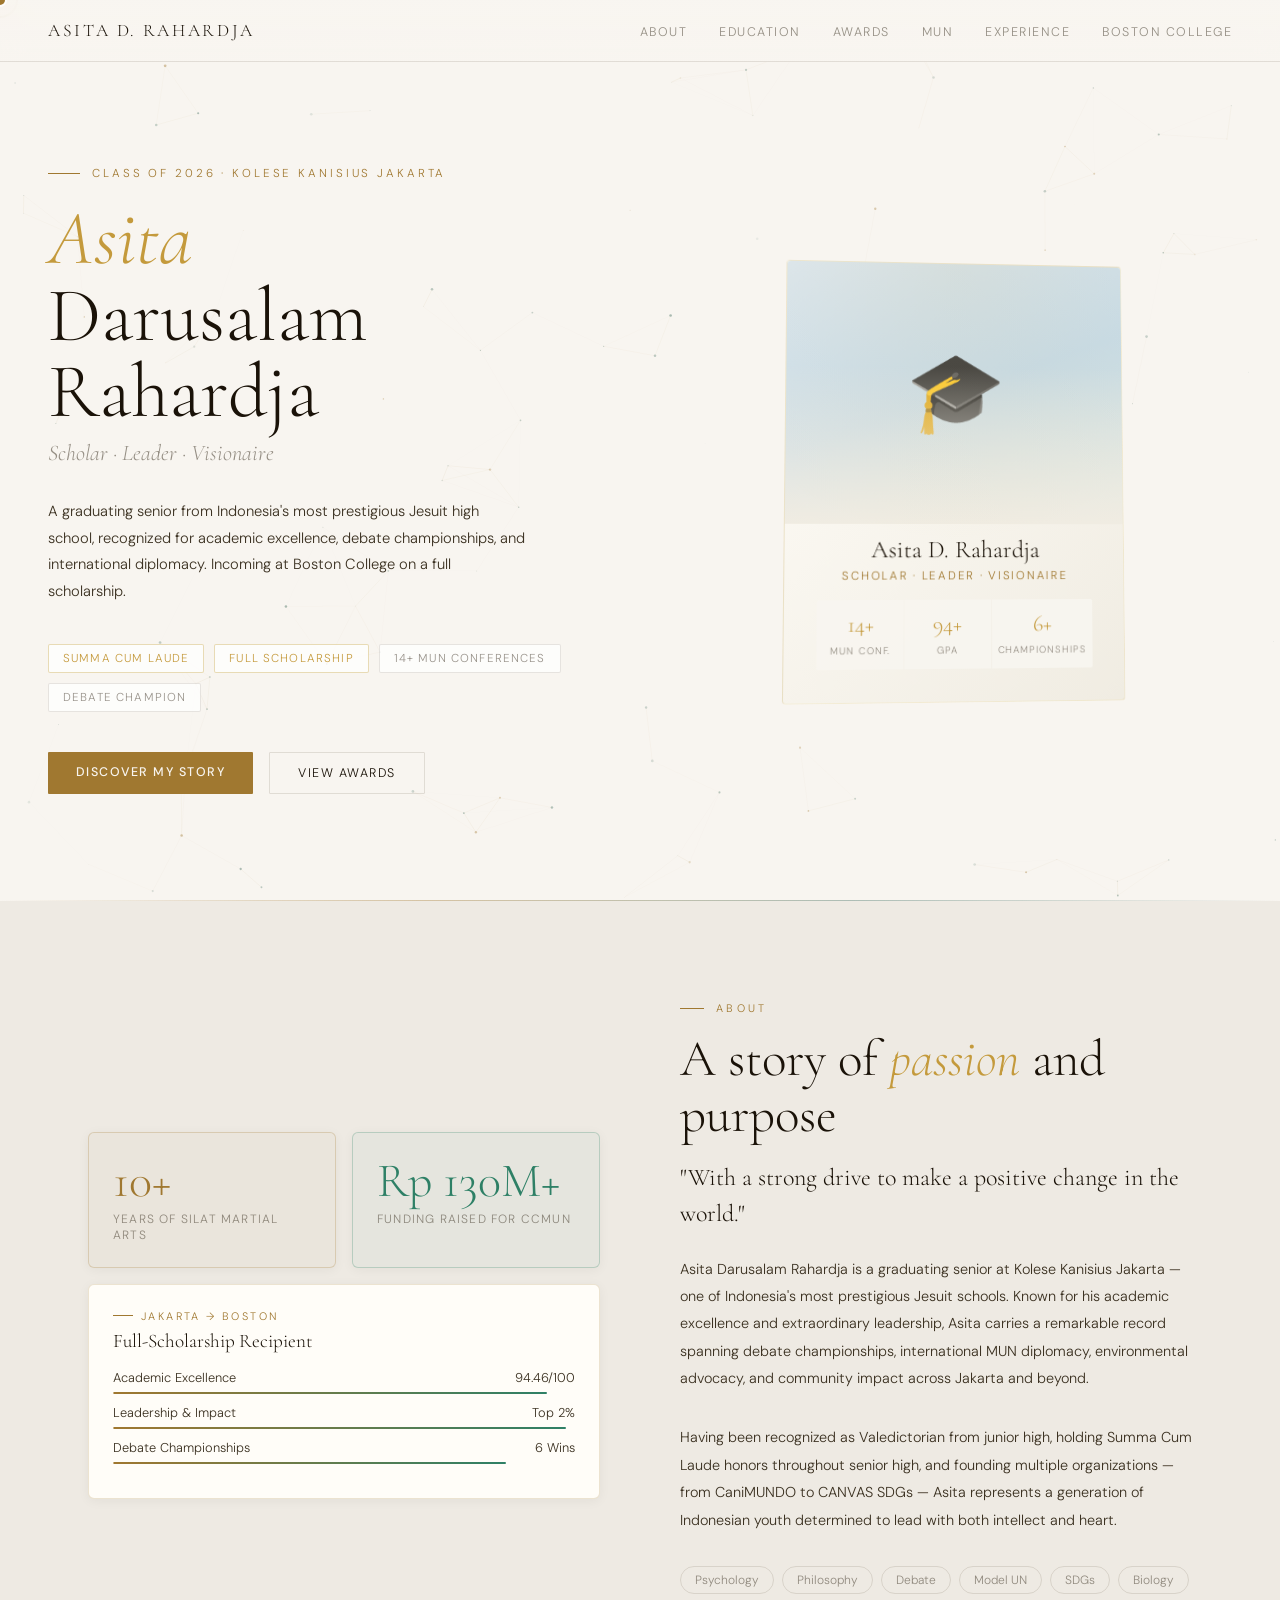
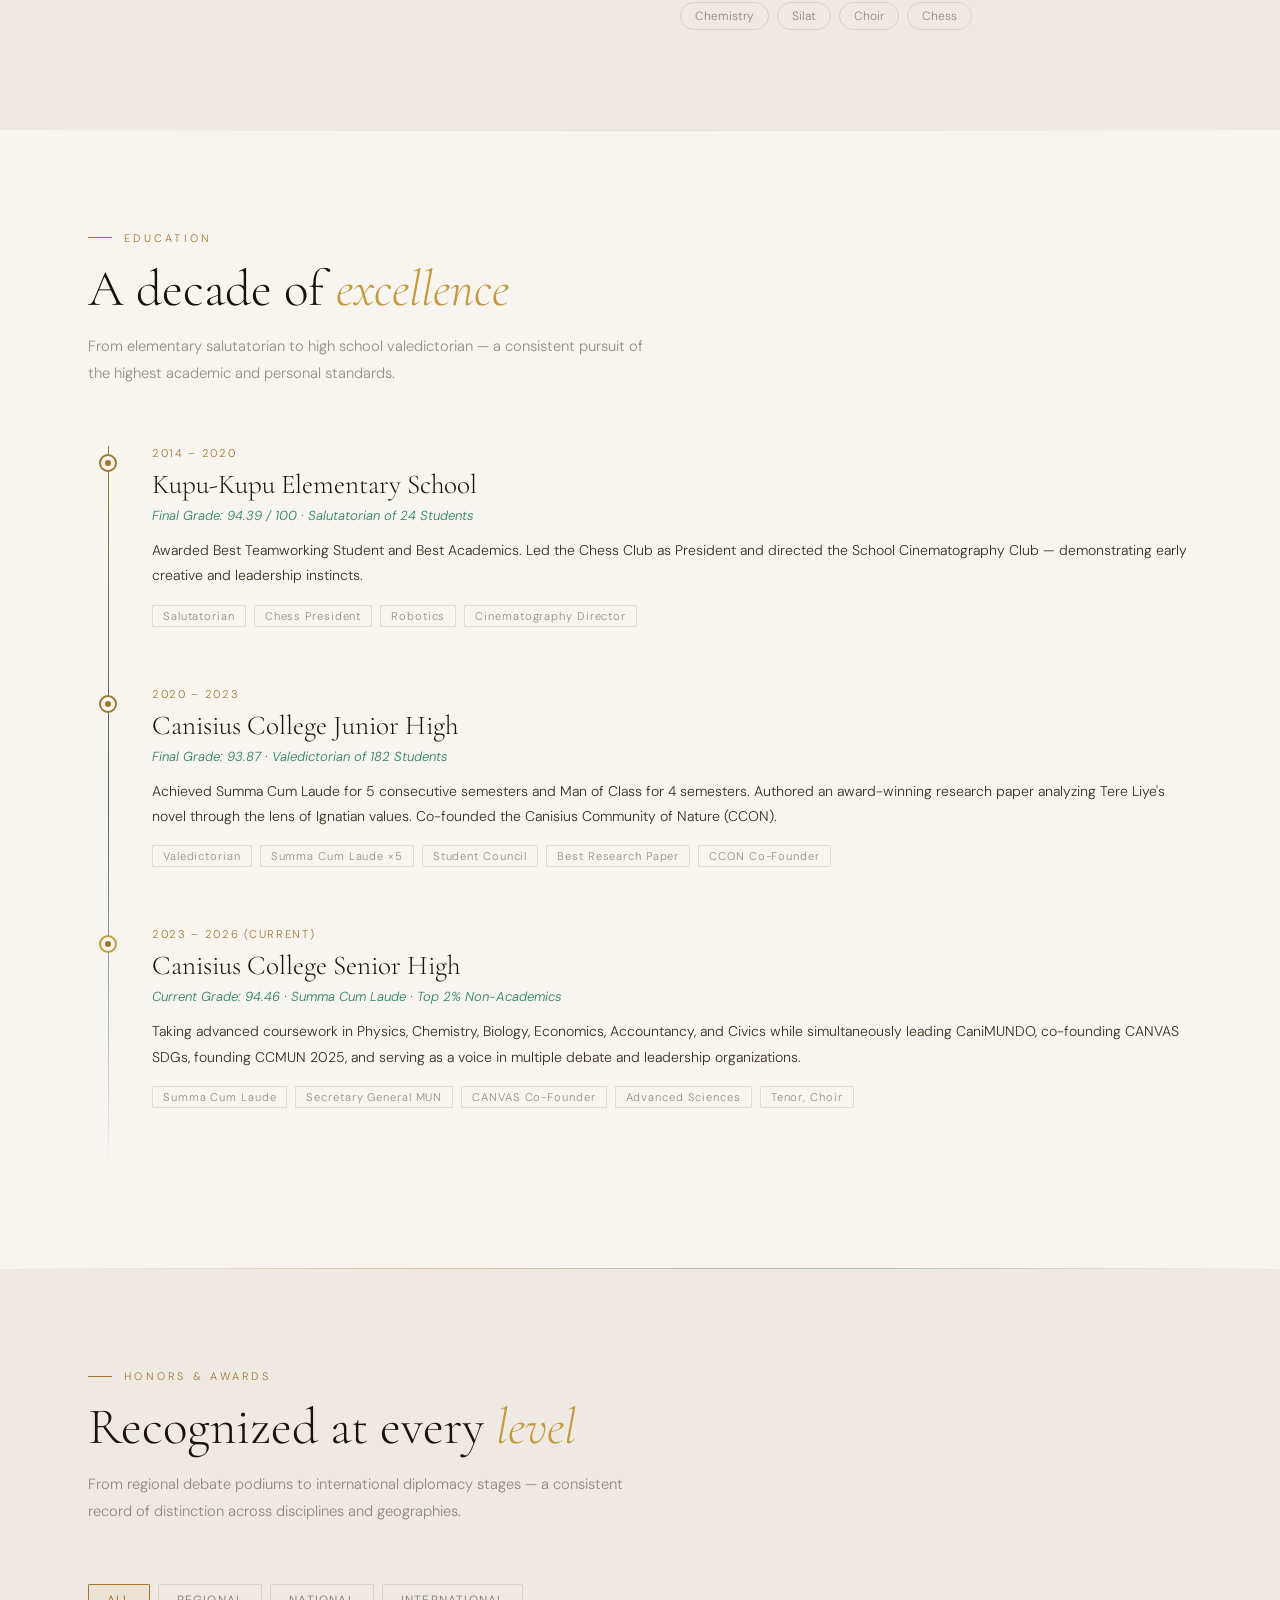
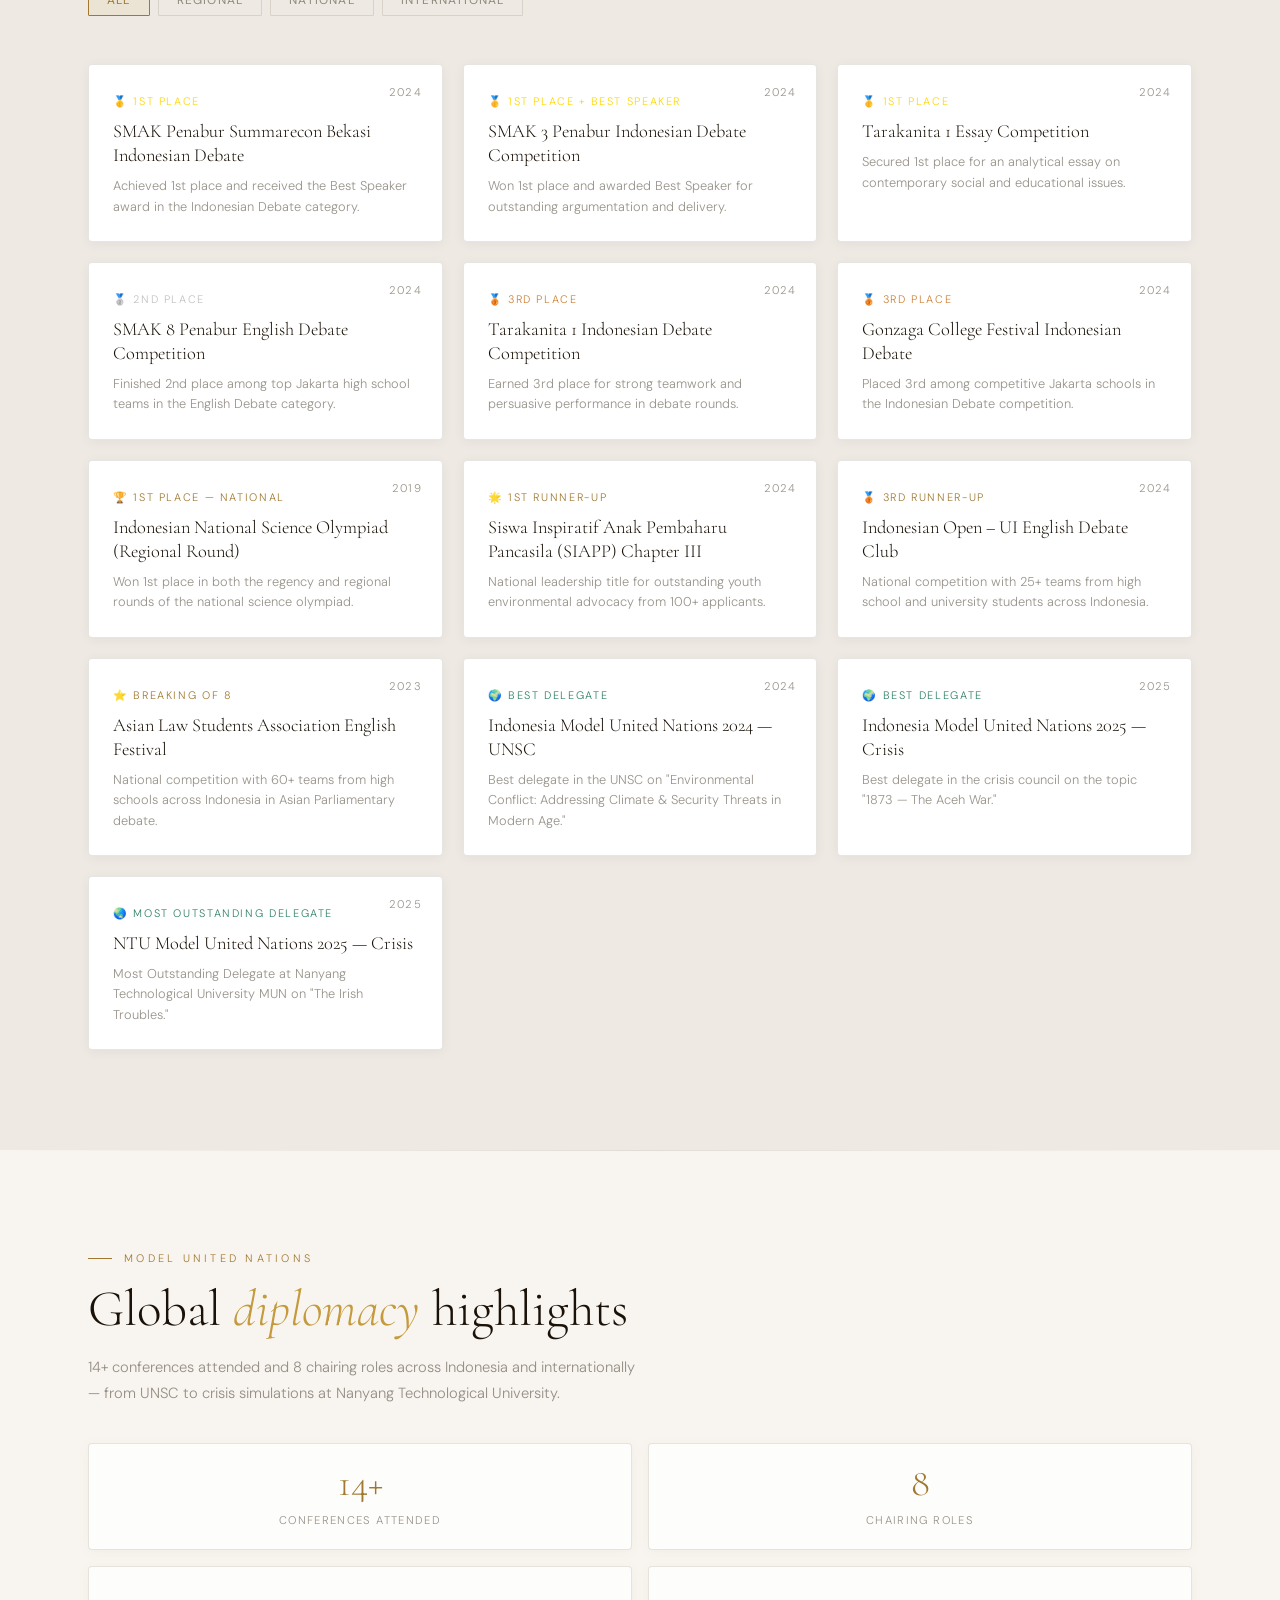
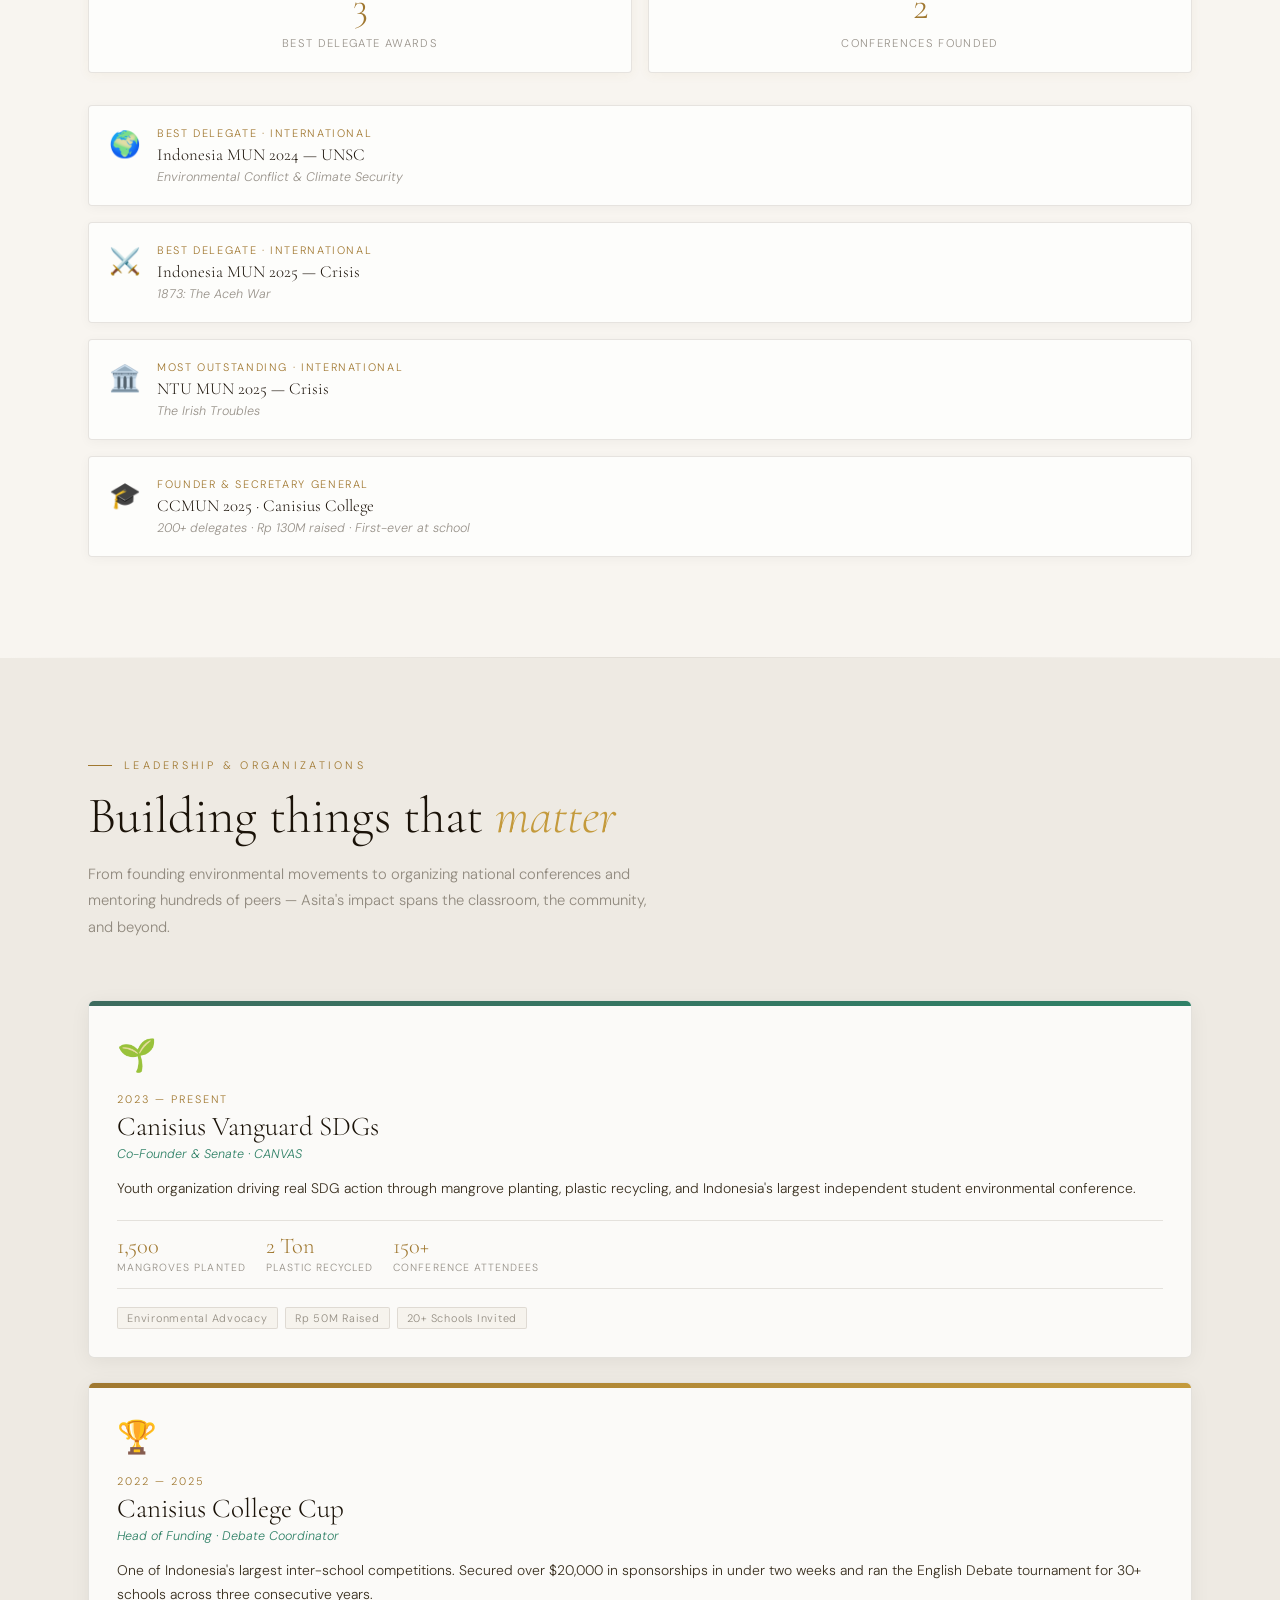
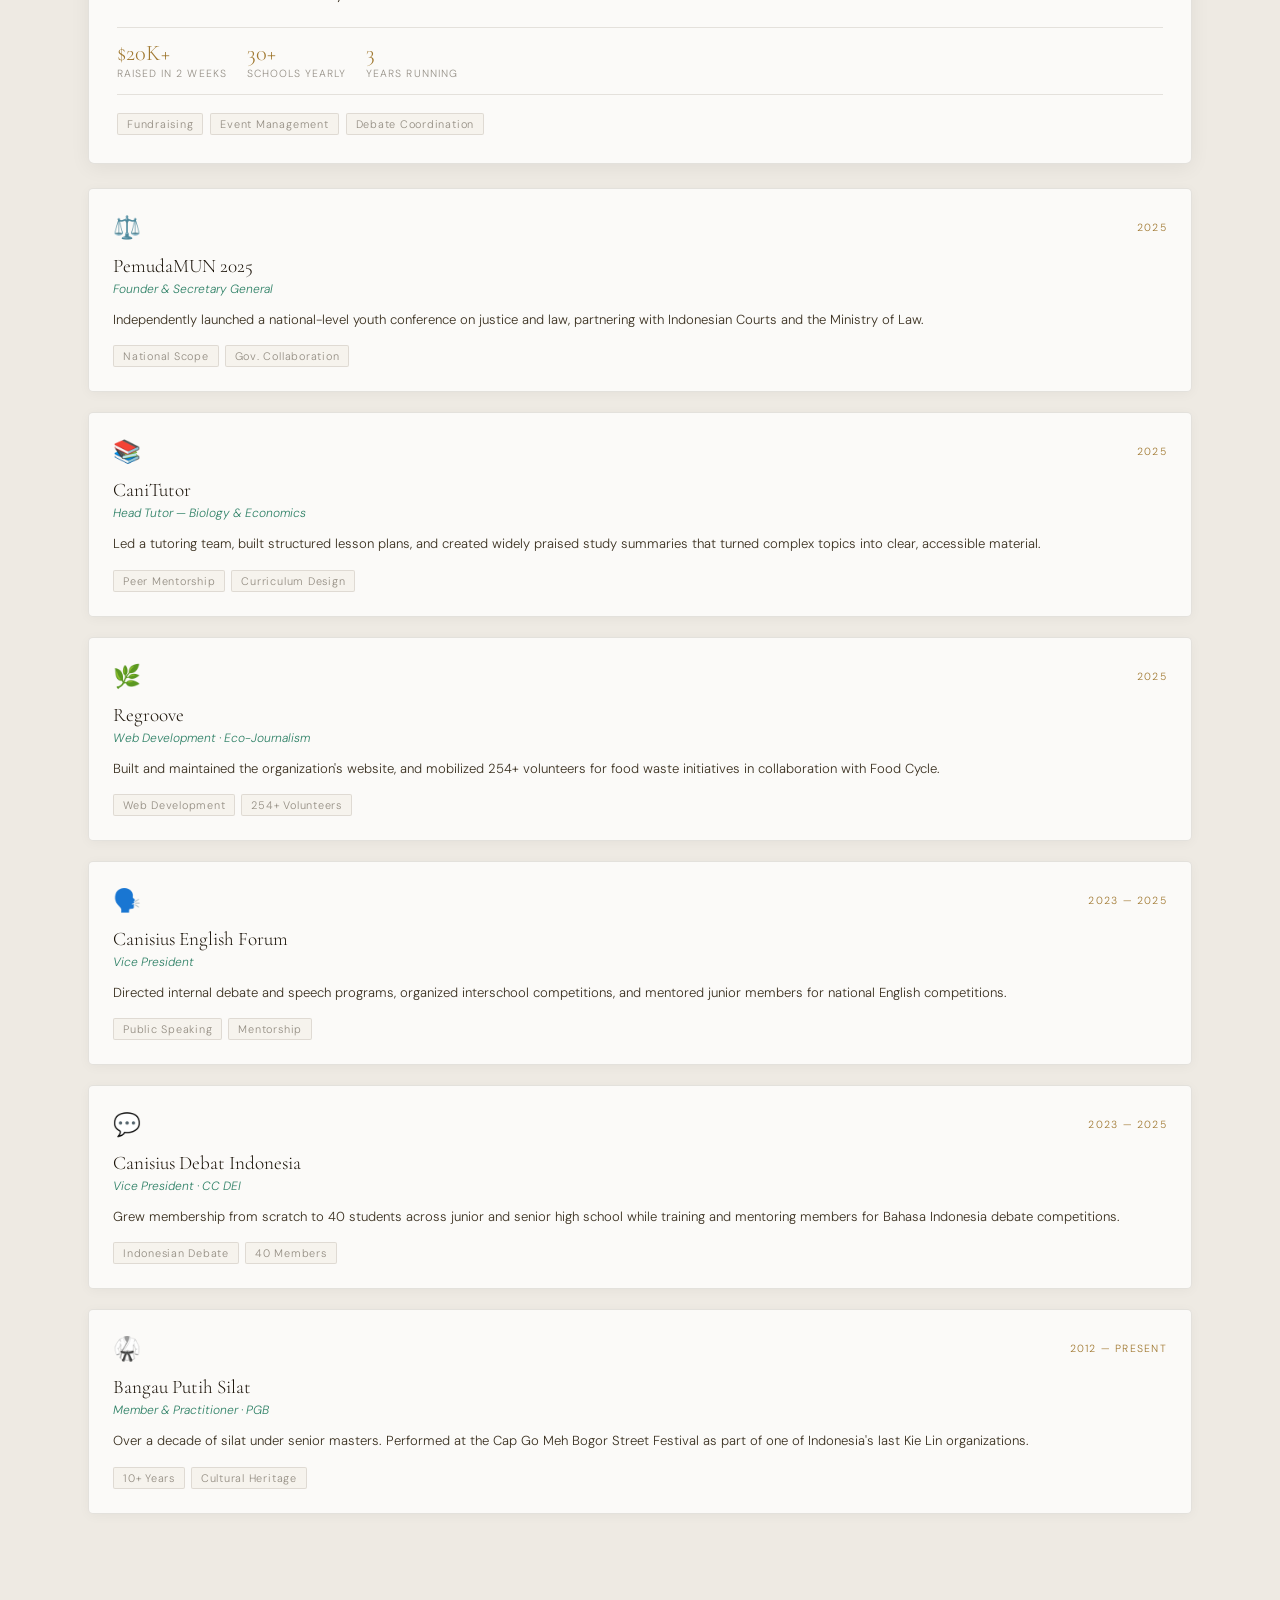
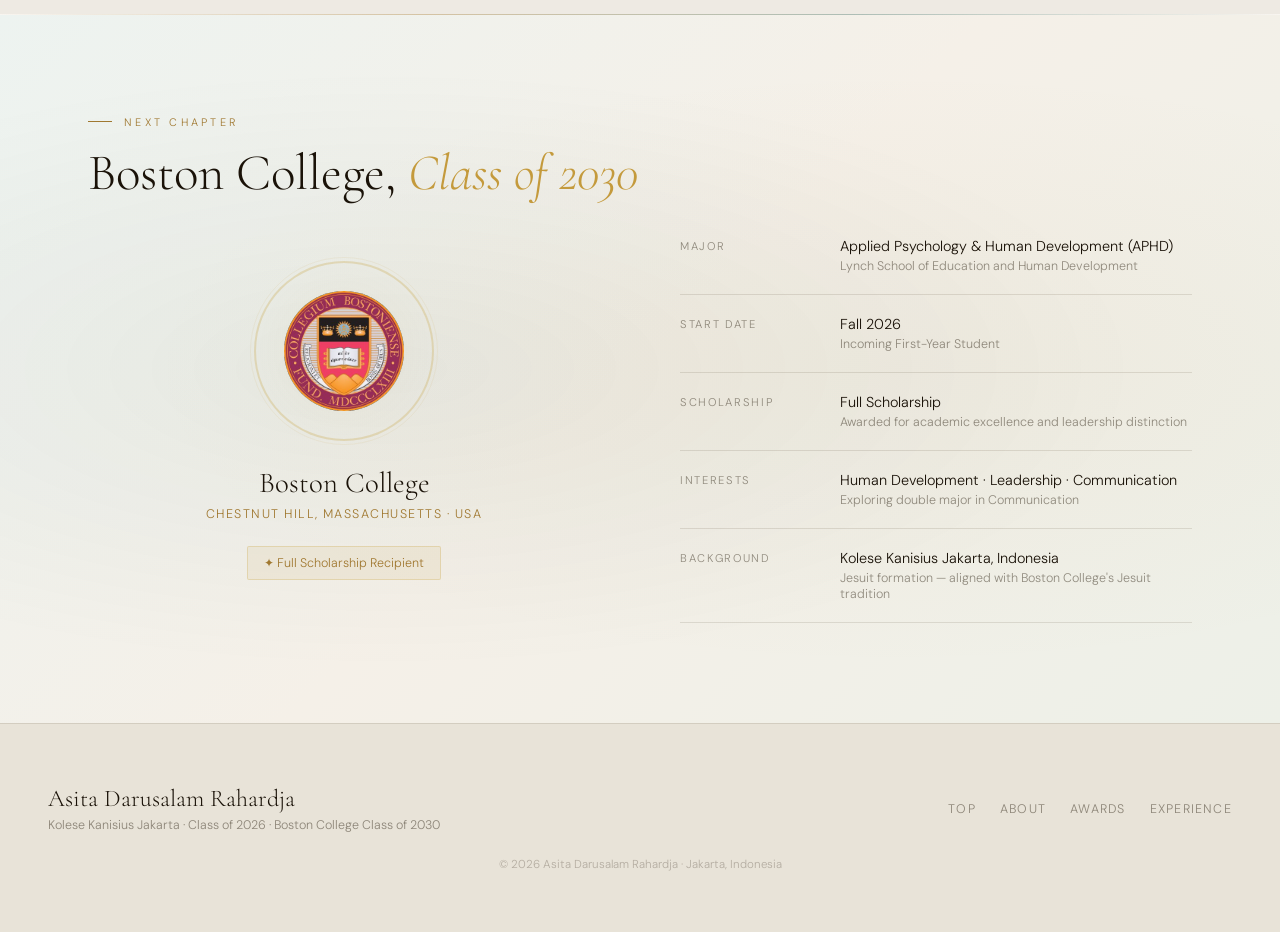
==== asita_portfolio_final.html @ 934ce18e "Add files via upload" ====
<!DOCTYPE html>
<html lang="en">
<head>
<meta charset="UTF-8">
<meta name="viewport" content="width=device-width, initial-scale=1.0">
<title>Asita Darusalam Rahardja</title>
<link href="https://fonts.googleapis.com/css2?family=Cormorant+Garamond:ital,wght@0,300;0,400;0,600;0,700;1,300;1,400&family=DM+Sans:ital,opsz,wght@0,9..40,300;0,9..40,400;0,9..40,500;1,9..40,300&family=Playfair+Display:ital,wght@0,400;0,700;0,900;1,400&display=swap" rel="stylesheet">
<style>
  :root {
    --bg: #f8f5f0;
    --bg2: #eeeae3;
    --card: rgba(255,255,255,0.75);
    --border: rgba(60,45,20,0.12);
    --gold: #a07830;
    --gold2: #c49a3c;
    --cream: #1a1208;
    --text: #3a3020;
    --muted: rgba(58,48,32,0.52);
    --accent: #3d6b5e;
    --accent2: #2e8066;
    --red: #b04a3a;
  }
  *, *::before, *::after { margin:0; padding:0; box-sizing:border-box; }
  html { scroll-behavior: smooth; }
  body {
    background: var(--bg);
    color: var(--text);
    font-family: 'DM Sans', sans-serif;
    font-weight: 300;
    overflow-x: hidden;
    cursor: none;
  }

  /* CURSOR */
  .cursor {
    position: fixed; top:0; left:0; z-index:9999;
    pointer-events:none;
  }
  .cursor-dot {
    width:10px; height:10px;
    background: var(--gold);
    border-radius:50%;
    transform: translate(-50%,-50%);
    transition: width 0.2s, height 0.2s;
    box-shadow: 0 0 0 2px rgba(255,255,255,0.8);
  }
  .cursor-ring {
    width:36px; height:36px;
    border: 2px solid rgba(160,120,48,0.7);
    border-radius:50%;
    transform: translate(-50%,-50%);
    transition: all 0.15s ease;
    position: fixed; top:0; left:0;
    background: rgba(160,120,48,0.08);
  }
  body:hover .cursor-dot { width:12px; height:12px; }

  /* SCROLLBAR */
  ::-webkit-scrollbar { width:3px; }
  ::-webkit-scrollbar-track { background: var(--bg2); }
  ::-webkit-scrollbar-thumb { background: var(--gold); border-radius:2px; }

  /* NAV */
  nav {
    position: fixed; top:0; left:0; right:0; z-index:100;
    display:flex; justify-content:space-between; align-items:center;
    padding: 20px 48px;
    background: linear-gradient(to bottom, rgba(248,245,240,0.97) 0%, rgba(248,245,240,0.85) 100%);
    backdrop-filter: blur(12px);
    border-bottom: 1px solid var(--border);
    transition: padding 0.3s;
  }
  nav.scrolled { padding: 14px 48px; }
  .nav-logo {
    font-family: 'Cormorant Garamond', serif;
    font-size: 1.1rem; letter-spacing:0.15em;
    color: var(--cream); text-decoration:none;
    text-transform: uppercase;
  }
  .nav-links { display:flex; gap:32px; list-style:none; }
  .nav-links a {
    font-size:0.78rem; letter-spacing:0.12em; text-transform:uppercase;
    color: var(--muted); text-decoration:none;
    transition: color 0.2s;
    position:relative;
  }
  .nav-links a::after {
    content:''; position:absolute; bottom:-3px; left:0; right:0; height:1px;
    background: var(--gold); transform: scaleX(0); transition: transform 0.3s;
  }
  .nav-links a:hover { color: var(--cream); }
  .nav-links a:hover::after { transform: scaleX(1); }
  .hamburger {
    display:none; flex-direction:column; gap:5px; cursor:pointer; padding:4px;
    background:none; border:none;
  }
  .hamburger span { width:24px; height:1px; background: var(--text); transition:all 0.3s; }
  .mobile-menu {
    display:none; position:fixed; top:0; left:0; right:0; bottom:0;
    background: rgba(248,245,240,0.98); z-index:99;
    flex-direction:column; align-items:center; justify-content:center; gap:40px;
  }
  .mobile-menu.open { display:flex; }
  .mobile-menu a {
    font-family:'Cormorant Garamond',serif; font-size:2.4rem;
    color: var(--cream); text-decoration:none; letter-spacing:0.05em;
  }

  /* HERO */
  #hero {
    min-height:100vh; display:flex; align-items:center; justify-content:center;
    position:relative; overflow:hidden;
    padding: 120px 48px 60px;
  }
  .hero-canvas {
    position:absolute; inset:0; z-index:0;
  }
  .hero-content {
    position:relative; z-index:2;
    display:grid; grid-template-columns:1fr 1fr; gap:80px; align-items:center;
    max-width:1200px; width:100%;
  }
  .hero-text {}
  .hero-eyebrow {
    font-size:0.72rem; letter-spacing:0.25em; text-transform:uppercase;
    color: var(--gold); margin-bottom:20px;
    display:flex; align-items:center; gap:12px;
  }
  .hero-eyebrow::before {
    content:''; width:32px; height:1px; background:var(--gold);
  }
  .hero-name {
    font-family:'Cormorant Garamond',serif;
    font-size: clamp(3rem, 6vw, 5.5rem);
    font-weight:300; line-height:1.0;
    color: var(--cream); margin-bottom:8px;
  }
  .hero-name em { font-style:italic; color:var(--gold2); }
  .hero-tagline {
    font-family:'Cormorant Garamond',serif;
    font-size: clamp(1rem, 2vw, 1.4rem);
    color: var(--muted); margin-bottom:32px; font-style:italic;
  }
  .hero-desc {
    font-size:0.92rem; line-height:1.8; color: var(--text);
    max-width:480px; margin-bottom:40px;
  }
  .hero-badges {
    display:flex; flex-wrap:wrap; gap:10px; margin-bottom:40px;
  }
  .badge {
    padding:6px 14px; border:1px solid var(--border);
    border-radius:2px; font-size:0.72rem; letter-spacing:0.1em;
    text-transform:uppercase; color:var(--muted);
    background: var(--card);
  }
  .badge.gold { border-color: rgba(201,168,76,0.4); color:var(--gold2); }
  .hero-cta {
    display:flex; gap:16px; flex-wrap:wrap;
  }
  .btn {
    padding:12px 28px; font-size:0.78rem; letter-spacing:0.12em;
    text-transform:uppercase; text-decoration:none; cursor:pointer;
    border:none; transition:all 0.3s; border-radius:1px;
    font-family:'DM Sans',sans-serif;
  }
  .btn-primary {
    background:var(--gold); color:var(--bg);
    font-weight:500;
  }
  .btn-primary:hover { background:var(--gold2); transform:translateY(-2px); }
  .btn-outline {
    background:transparent; color:var(--cream);
    border:1px solid var(--border);
  }
  .btn-outline:hover { border-color:var(--gold); color:var(--gold); }

  /* 3D Card */
  .hero-3d-wrapper {
    display:flex; justify-content:center; align-items:center;
    perspective: 1000px;
  }
  .hero-card-3d {
    width:340px; height:440px;
    transform-style: preserve-3d;
    transition: transform 0.1s ease;
    position:relative; border-radius:4px;
  }
  .card-face {
    position:absolute; inset:0;
    border-radius:4px; overflow:hidden;
    backface-visibility: hidden;
  }
  .card-front {
    background: linear-gradient(135deg, #fffdf8 0%, #f0ece2 100%);
    border: 1px solid rgba(201,168,76,0.2);
    display:flex; flex-direction:column; align-items:center; justify-content:flex-end;
    padding:32px;
  }
  .card-photo-wrap {
    position:absolute; top:0; left:0; right:0; bottom:40%;
    overflow:hidden;
  }
  .card-photo-bg {
    width:100%; height:100%;
    background: linear-gradient(160deg, #dde8f0 0%, #c8dce8 50%, #d8e4dd 100%);
    display:flex; align-items:center; justify-content:center;
    font-size:5rem;
  }
  .card-photo-overlay {
    position:absolute; bottom:0; left:0; right:0; height:60%;
    background: linear-gradient(transparent, #f0ece2);
  }
  .card-info { position:relative; z-index:2; text-align:center; width:100%; }
  .card-name {
    font-family:'Cormorant Garamond',serif; font-size:1.5rem;
    color:var(--cream); margin-bottom:4px;
  }
  .card-role {
    font-size:0.72rem; letter-spacing:0.15em; text-transform:uppercase;
    color:var(--gold); margin-bottom:16px;
  }
  .card-stats {
    display:grid; grid-template-columns:1fr 1fr 1fr; gap:1px;
    background:rgba(255,255,255,0.06); border-radius:2px; overflow:hidden;
    margin-top:12px;
  }
  .stat-item {
    background:rgba(248,245,240,0.9); padding:10px 6px; text-align:center;
  }
  .stat-num {
    font-family:'Cormorant Garamond',serif; font-size:1.4rem;
    color:var(--gold2); display:block;
  }
  .stat-label { font-size:0.6rem; letter-spacing:0.1em; text-transform:uppercase; color:var(--muted); }
  .card-shine {
    position:absolute; inset:0; border-radius:4px;
    background: radial-gradient(circle at 50% 0%, rgba(201,168,76,0.1) 0%, transparent 60%);
    pointer-events:none;
    transition: all 0.1s;
  }

  /* FLOATING PARTICLES */
  .particle {
    position:absolute; border-radius:50%; pointer-events:none;
  }

  /* SECTION STYLES */
  section { position:relative; }
  .section-inner {
    max-width:1200px; margin:0 auto;
    padding: 100px 48px;
  }
  .section-label {
    font-size:0.68rem; letter-spacing:0.3em; text-transform:uppercase;
    color:var(--gold); margin-bottom:16px;
    display:flex; align-items:center; gap:12px;
  }
  .section-label::before { content:''; width:24px; height:1px; background:var(--gold); }
  .section-title {
    font-family:'Cormorant Garamond',serif;
    font-size: clamp(2rem, 4vw, 3.5rem);
    font-weight:300; color:var(--cream); margin-bottom:16px;
    line-height:1.1;
  }
  .section-title em { font-style:italic; color:var(--gold2); }
  .section-desc {
    font-size:0.92rem; color:var(--muted); line-height:1.8;
    max-width:560px; margin-bottom:60px;
  }

  /* DIVIDER */
  .divider {
    width:100%; height:1px;
    background: linear-gradient(to right, transparent, var(--border), transparent);
  }

  /* ABOUT */
  #about { background: var(--bg2); }
  .about-grid {
    display:grid; grid-template-columns:1fr 1fr; gap:80px; align-items:center;
  }
  .about-visual {
    position:relative;
  }
  /* Clean stat grid — no absolute positioning, no overlap */
  .about-stats-grid {
    display: grid;
    grid-template-columns: 1fr 1fr;
    grid-template-rows: auto auto;
    gap: 16px;
  }
  .asg-card {
    border-radius: 6px; padding: 24px;
    border: 1px solid var(--border);
    background: #fff;
    box-shadow: 0 2px 12px rgba(0,0,0,0.05);
  }
  .asg-gold { border-color: rgba(160,120,48,0.25); background: rgba(160,120,48,0.04); }
  .asg-green { border-color: rgba(46,128,102,0.25); background: rgba(46,128,102,0.04); }
  .asg-wide {
    grid-column: 1 / -1;
    border-color: rgba(160,120,48,0.2);
    background: #fffdf8;
  }
  .asg-num {
    font-family: 'Cormorant Garamond', serif;
    font-size: 3rem; font-weight: 300; color: var(--gold);
    line-height: 1; margin-bottom: 6px;
  }
  .asg-green .asg-num { color: var(--accent2); }
  .asg-lbl { font-size: 0.75rem; letter-spacing: 0.1em; text-transform: uppercase; color: var(--muted); }
  .asg-route {
    font-size: 0.68rem; letter-spacing: 0.22em; text-transform: uppercase;
    color: var(--gold); margin-bottom: 6px;
    display: flex; align-items: center; gap: 8px;
  }
  .asg-route::before { content: ''; width: 20px; height: 1px; background: var(--gold); }
  .asg-scholarship {
    font-family: 'Cormorant Garamond', serif; font-size: 1.2rem;
    color: var(--cream); margin-bottom: 16px;
  }
  .about-text {}
  .about-intro {
    font-family:'Cormorant Garamond',serif; font-size:1.5rem;
    color:var(--cream); line-height:1.5; margin-bottom:24px; font-weight:300;
  }
  .about-body { font-size:0.9rem; line-height:1.9; color:var(--text); margin-bottom:32px; }
  .about-pills { display:flex; flex-wrap:wrap; gap:8px; }
  .pill {
    padding:5px 14px; border-radius:20px; font-size:0.75rem;
    border:1px solid var(--border); color:var(--muted);
    transition: all 0.2s;
  }
  .pill:hover { border-color:var(--gold); color:var(--gold); }

  /* EDUCATION */
  #education {}
  .edu-timeline { position:relative; }
  .edu-timeline::before {
    content:''; position:absolute; left:20px; top:0; bottom:0; width:1px;
    background: linear-gradient(to bottom, var(--gold), var(--accent), transparent);
  }
  .edu-item {
    padding:0 0 60px 64px; position:relative;
    opacity:0; transform:translateX(-20px);
    transition: all 0.6s ease;
  }
  .edu-item.visible { opacity:1; transform:translateX(0); }
  .edu-dot {
    position:absolute; left:11px; top:8px;
    width:18px; height:18px; border-radius:50%;
    background:var(--bg); border:2px solid var(--gold);
    display:flex; align-items:center; justify-content:center;
  }
  .edu-dot::after {
    content:''; width:6px; height:6px; border-radius:50%; background:var(--gold);
  }
  .edu-period {
    font-size:0.7rem; letter-spacing:0.15em; text-transform:uppercase;
    color:var(--gold); margin-bottom:8px;
  }
  .edu-school {
    font-family:'Cormorant Garamond',serif; font-size:1.7rem;
    color:var(--cream); margin-bottom:6px;
  }
  .edu-detail {
    font-size:0.82rem; color:var(--accent2); margin-bottom:14px; font-style:italic;
  }
  .edu-desc { font-size:0.88rem; line-height:1.8; color:var(--text); margin-bottom:16px; }
  .edu-tags { display:flex; flex-wrap:wrap; gap:8px; }
  .edu-tag {
    padding:3px 10px; font-size:0.7rem; letter-spacing:0.08em;
    border:1px solid var(--border); color:var(--muted); border-radius:1px;
  }

  /* AWARDS */
  #awards { background: var(--bg2); }
  .awards-filter {
    display:flex; gap:8px; flex-wrap:wrap; margin-bottom:48px;
  }
  .filter-btn {
    padding:7px 18px; font-size:0.75rem; letter-spacing:0.1em;
    text-transform:uppercase; background:transparent; cursor:pointer;
    border:1px solid var(--border); color:var(--muted); border-radius:1px;
    transition:all 0.2s; font-family:'DM Sans',sans-serif;
  }
  .filter-btn.active, .filter-btn:hover {
    background:rgba(201,168,76,0.1); border-color:var(--gold); color:var(--gold);
  }
  .awards-grid {
    display:grid; grid-template-columns: repeat(auto-fill, minmax(320px, 1fr));
    gap:20px;
  }
  .award-card {
    background:var(--card); border:1px solid var(--border); border-radius:4px;
    padding:24px; cursor:pointer;
    transition: all 0.3s ease;
    position:relative; overflow:hidden;
  }
  .award-card::before {
    content:''; position:absolute; top:0; left:0; right:0; height:2px;
    background: linear-gradient(to right, var(--gold), var(--accent));
    transform: scaleX(0); transition: transform 0.3s;
  }
  .award-card:hover::before { transform:scaleX(1); }
  .award-card:hover { border-color:rgba(201,168,76,0.3); transform:translateY(-4px); }
  .award-rank {
    display:inline-flex; align-items:center; gap:6px;
    font-size:0.68rem; letter-spacing:0.15em; text-transform:uppercase;
    margin-bottom:12px;
  }
  .rank-1 { color:#ffd700; }
  .rank-2 { color:#c0c0c0; }
  .rank-3 { color:#cd7f32; }
  .rank-intl { color:var(--accent2); }
  .rank-nat { color:var(--gold); }
  .award-title {
    font-family:'Cormorant Garamond',serif; font-size:1.15rem;
    color:var(--cream); margin-bottom:8px; line-height:1.3;
  }
  .award-desc { font-size:0.8rem; color:var(--muted); line-height:1.6; }
  .award-year {
    position:absolute; top:20px; right:20px;
    font-size:0.7rem; color:var(--muted); letter-spacing:0.1em;
  }
  .award-card[data-hidden="true"] { display:none; }

  /* MUN SECTION */
  #mun {}
  .mun-intro { max-width:700px; margin-bottom:60px; }
  .mun-grid {
    display:grid; grid-template-columns: 1fr 1fr; gap:40px; margin-bottom:60px;
  }
  .mun-col-title {
    font-family:'Cormorant Garamond',serif; font-size:1.4rem;
    color:var(--cream); margin-bottom:24px; padding-bottom:12px;
    border-bottom:1px solid var(--border);
    display:flex; align-items:center; gap:12px;
  }
  .mun-col-title span {
    width:8px; height:8px; border-radius:50%;
    display:inline-block;
  }
  .gold-dot { background:var(--gold); }
  .green-dot { background:var(--accent2); }
  .mun-list { list-style:none; }
  .mun-item {
    padding:10px 0; border-bottom:1px solid rgba(255,255,255,0.04);
    display:flex; align-items:center; justify-content:space-between;
    font-size:0.85rem; cursor:pointer;
    transition:all 0.2s;
  }
  .mun-item:hover { padding-left:8px; color:var(--cream); }
  .mun-item:hover .mun-award { color:var(--gold); }
  .mun-award {
    font-size:0.72rem; letter-spacing:0.1em; text-transform:uppercase;
    color:var(--accent2); white-space:nowrap; margin-left:12px;
  }

  /* EXPERIENCES */
  #experience { background: var(--bg2); }
  .exp-scroll-container {
    display:flex; gap:24px; overflow-x:auto; padding-bottom:20px;
    scrollbar-width:thin; scrollbar-color:var(--gold) transparent;
    scroll-snap-type: x mandatory;
  }
  .exp-card {
    min-width:320px; background:var(--card); border:1px solid var(--border);
    border-radius:4px; padding:32px; flex-shrink:0;
    scroll-snap-align: start;
    transition: all 0.3s; cursor:pointer; position:relative; overflow:hidden;
  }
  .exp-card:hover { border-color:rgba(201,168,76,0.3); transform:translateY(-4px); }
  .exp-icon {
    width:44px; height:44px; border-radius:4px;
    background:rgba(201,168,76,0.1); border:1px solid rgba(201,168,76,0.2);
    display:flex; align-items:center; justify-content:center;
    font-size:1.3rem; margin-bottom:20px;
  }
  .exp-period {
    font-size:0.68rem; letter-spacing:0.15em; text-transform:uppercase;
    color:var(--gold); margin-bottom:8px;
  }
  .exp-title {
    font-family:'Cormorant Garamond',serif; font-size:1.25rem;
    color:var(--cream); margin-bottom:4px;
  }
  .exp-org { font-size:0.78rem; color:var(--accent2); margin-bottom:16px; }
  .exp-desc { font-size:0.82rem; line-height:1.7; color:var(--muted); }
  .exp-highlights {
    margin-top:16px; padding-top:16px; border-top:1px solid var(--border);
    display:flex; flex-wrap:wrap; gap:6px;
  }
  .exp-tag {
    font-size:0.68rem; letter-spacing:0.08em;
    padding:3px 8px; border:1px solid var(--border); color:var(--muted);
    border-radius:1px;
  }
  .exp-glow {
    position:absolute; top:-40px; right:-40px; width:100px; height:100px;
    border-radius:50%; background:rgba(201,168,76,0.05);
    transition: all 0.4s;
  }
  .exp-card:hover .exp-glow { width:200px; height:200px; opacity:0.8; }

  /* SKILLS */
  #skills {}
  .skills-grid {
    display:grid; grid-template-columns: repeat(auto-fill, minmax(260px, 1fr)); gap:24px;
  }
  .skill-category {
    background:var(--card); border:1px solid var(--border); border-radius:4px; padding:28px;
    transition:all 0.3s;
  }
  .skill-category:hover { border-color:rgba(201,168,76,0.3); }
  .skill-cat-title {
    font-size:0.72rem; letter-spacing:0.2em; text-transform:uppercase;
    color:var(--gold); margin-bottom:20px; padding-bottom:12px;
    border-bottom:1px solid var(--border);
  }
  .skill-list { list-style:none; }
  .skill-item {
    padding:8px 0; font-size:0.85rem; color:var(--text);
    display:flex; align-items:center; gap:8px;
    border-bottom:1px solid rgba(255,255,255,0.03);
  }
  .skill-item::before {
    content:''; width:4px; height:4px; border-radius:50%; background:var(--gold);
    flex-shrink:0;
  }

  /* BOSTON COLLEGE */
  #boston {
    background: linear-gradient(135deg, #edf3f0 0%, #f5f0e8 50%, #edf0e8 100%);
    position:relative; overflow:hidden;
  }
  #boston::before {
    content:''; position:absolute; inset:0;
    background: radial-gradient(ellipse at 30% 50%, rgba(62,107,94,0.07) 0%, transparent 60%),
                radial-gradient(ellipse at 70% 50%, rgba(160,120,48,0.05) 0%, transparent 60%);
  }
  .boston-inner { position:relative; z-index:2; }
  .boston-grid { display:grid; grid-template-columns:1fr 1fr; gap:80px; align-items:center; }
  .bc-logo-area { text-align:center; }
  .bc-emblem {
    width:180px; height:180px; margin:0 auto 24px;
    border: 2px solid rgba(201,168,76,0.3);
    border-radius:50%; display:flex; align-items:center; justify-content:center;
    font-size:5rem;
    position:relative;
    background: radial-gradient(circle, rgba(201,168,76,0.05) 0%, transparent 70%);
  }
  .bc-emblem::before {
    content:''; position:absolute; inset:-6px; border-radius:50%;
    border:1px solid rgba(201,168,76,0.1);
  }
  .bc-name {
    font-family:'Cormorant Garamond',serif; font-size:1.8rem; color:var(--cream);
    margin-bottom:6px;
  }
  .bc-sub { font-size:0.78rem; letter-spacing:0.12em; text-transform:uppercase; color:var(--gold); }
  .boston-details {}
  .bc-detail-item {
    padding:20px 0; border-bottom:1px solid var(--border);
    display:grid; grid-template-columns: 140px 1fr; gap:20px; align-items:start;
  }
  .bc-detail-label {
    font-size:0.7rem; letter-spacing:0.15em; text-transform:uppercase; color:var(--muted);
    padding-top:2px;
  }
  .bc-detail-value { font-size:0.9rem; color:var(--cream); }
  .bc-detail-value small { display:block; font-size:0.78rem; color:var(--muted); margin-top:3px; }
  .scholarship-badge {
    display:inline-flex; align-items:center; gap:8px;
    padding:8px 16px; background:rgba(201,168,76,0.1);
    border:1px solid rgba(201,168,76,0.3); border-radius:2px;
    font-size:0.78rem; color:var(--gold); margin-top:24px;
  }

  /* MODAL / POPUP */
  .modal-overlay {
    position:fixed; inset:0; z-index:1000;
    background:rgba(30,20,5,0.55); backdrop-filter:blur(8px);
    display:none; align-items:center; justify-content:center;
    padding:20px;
  }
  .modal-overlay.open { display:flex; }
  .modal {
    background: #fffdf8; border:1px solid rgba(160,120,48,0.25);
    border-radius:6px; max-width:600px; width:100%;
    max-height:85vh; overflow-y:auto;
    position:relative; padding:40px;
    animation: modalIn 0.3s ease;
  }
  @keyframes modalIn {
    from { opacity:0; transform:scale(0.95) translateY(10px); }
    to { opacity:1; transform:scale(1) translateY(0); }
  }
  .modal-close {
    position:absolute; top:16px; right:16px; background:none; border:none;
    color:var(--muted); font-size:1.4rem; cursor:pointer; transition:color 0.2s;
    line-height:1;
  }
  .modal-close:hover { color:var(--cream); }
  .modal-label {
    font-size:0.68rem; letter-spacing:0.2em; text-transform:uppercase;
    color:var(--gold); margin-bottom:12px;
  }
  .modal-title {
    font-family:'Cormorant Garamond',serif; font-size:1.8rem;
    color:var(--cream); margin-bottom:20px; line-height:1.2;
  }
  .modal-body { font-size:0.88rem; line-height:1.8; color:var(--text); }
  .modal-body p { margin-bottom:12px; }
  .modal-body ul { list-style:none; padding-left:0; }
  .modal-body ul li {
    padding:6px 0; padding-left:16px; border-bottom:1px solid rgba(255,255,255,0.04);
    font-size:0.85rem; position:relative;
  }
  .modal-body ul li::before {
    content:'→'; position:absolute; left:0; color:var(--gold); font-size:0.8rem;
  }

  /* FOOTER */
  footer {
    background: #e8e3d8; padding:60px 48px;
    border-top:1px solid var(--border);
  }
  .footer-inner {
    max-width:1200px; margin:0 auto;
    display:flex; justify-content:space-between; align-items:center;
    flex-wrap:wrap; gap:24px;
  }
  .footer-left {}
  .footer-name {
    font-family:'Cormorant Garamond',serif; font-size:1.5rem;
    color:var(--cream); margin-bottom:4px;
  }
  .footer-sub { font-size:0.78rem; color:var(--muted); }
  .footer-links { display:flex; gap:24px; flex-wrap:wrap; }
  .footer-links a {
    font-size:0.78rem; letter-spacing:0.1em; text-transform:uppercase;
    color:var(--muted); text-decoration:none; transition:color 0.2s;
  }
  .footer-links a:hover { color:var(--gold); }
  .footer-copy { width:100%; text-align:center; font-size:0.72rem; color:rgba(58,48,32,0.3); margin-top:24px; }

  /* ANIMATIONS */
  .fade-in {
    opacity:0; transform:translateY(20px);
    transition: opacity 0.7s ease, transform 0.7s ease;
  }
  .fade-in.visible { opacity:1; transform:translateY(0); }
  .stagger-1 { transition-delay: 0.1s; }
  .stagger-2 { transition-delay: 0.2s; }
  .stagger-3 { transition-delay: 0.3s; }
  .stagger-4 { transition-delay: 0.4s; }

  /* PROGRESS BARS */
  .progress-bar-wrap { margin-bottom:10px; }
  .progress-label {
    display:flex; justify-content:space-between;
    font-size:0.8rem; margin-bottom:6px; color:var(--text);
  }
  .progress-track {
    height:2px; background:rgba(255,255,255,0.06); border-radius:1px; overflow:hidden;
  }
  .progress-fill {
    height:100%; background: linear-gradient(to right, var(--gold), var(--accent2));
    width:0; transition: width 1s ease 0.3s; border-radius:1px;
  }

  /* RESPONSIVE */
  @media (max-width:1024px) {
    nav { padding:18px 32px; }
    .section-inner { padding:80px 32px; }
    #hero { padding:100px 32px 60px; }
    .hero-content { gap:48px; }
    .hero-card-3d { width:280px; height:370px; }
    .about-grid { gap:48px; }
    .boston-grid { gap:48px; }
    .mun-grid { gap:24px; }
  }

  @media (max-width:768px) {
    body { cursor:auto; }
    .cursor, .cursor-ring { display:none; }
    nav { padding:16px 20px; }
    nav.scrolled { padding:12px 20px; }
    .nav-links { display:none; }
    .hamburger { display:flex; }
    .section-inner { padding:70px 20px; }
    #hero { padding:90px 20px 50px; }
    .hero-content { grid-template-columns:1fr; gap:48px; }
    .hero-3d-wrapper { order:-1; }
    .hero-card-3d { width:280px; height:360px; }
    .hero-name { font-size:2.8rem; }
    .about-grid { grid-template-columns:1fr; }
    .about-visual { height:280px; order:-1; }
    .mun-grid { grid-template-columns:1fr; }
    .boston-grid { grid-template-columns:1fr; }
    .bc-logo-area { display:none; }
    .footer-inner { flex-direction:column; align-items:flex-start; }
    .modal { padding:28px 20px; }
  }

  @media (max-width:480px) {
    .awards-grid { grid-template-columns:1fr; }
    .skills-grid { grid-template-columns:1fr; }
    .hero-card-3d { width:260px; height:340px; }
    .hero-cta { flex-direction:column; }
    .btn { text-align:center; }
    footer { padding:40px 20px; }
  }

  /* ── COMPACT MUN ── */
  .mun-stat-row {
    display: grid; grid-template-columns: repeat(4, 1fr); gap: 16px;
    margin-bottom: 32px;
  }
  .mun-stat-box {
    background: var(--card); border: 1px solid var(--border); border-radius: 4px;
    padding: 20px 16px; text-align: center;
    box-shadow: 0 2px 12px rgba(160,120,48,0.06);
  }
  .mun-stat-num {
    display: block; font-family: 'Cormorant Garamond', serif;
    font-size: 2.4rem; color: var(--gold); line-height: 1; margin-bottom: 6px;
  }
  .mun-stat-lbl {
    font-size: 0.7rem; letter-spacing: 0.12em; text-transform: uppercase; color: var(--muted);
  }
  .mun-highlights-grid {
    display: grid; grid-template-columns: repeat(2, 1fr); gap: 16px;
  }
  .mun-hl-card {
    display: flex; align-items: flex-start; gap: 16px;
    background: var(--card); border: 1px solid var(--border); border-radius: 4px;
    padding: 20px; cursor: pointer; transition: all 0.25s;
    box-shadow: 0 2px 12px rgba(0,0,0,0.04);
  }
  .mun-hl-card:hover { border-color: rgba(160,120,48,0.4); transform: translateY(-3px); box-shadow: 0 8px 24px rgba(160,120,48,0.1); }
  .mun-hl-icon { font-size: 1.6rem; flex-shrink: 0; margin-top: 2px; }
  .mun-hl-award { font-size: 0.68rem; letter-spacing: 0.15em; text-transform: uppercase; color: var(--gold); margin-bottom: 4px; }
  .mun-hl-name { font-family: 'Cormorant Garamond', serif; font-size: 1.05rem; color: var(--cream); margin-bottom: 4px; }
  .mun-hl-topic { font-size: 0.78rem; color: var(--muted); font-style: italic; }

  /* ── RICH EXPERIENCE LAYOUT ── */
  .exp-featured-grid {
    display: grid; grid-template-columns: 1fr 1fr; gap: 24px; margin-bottom: 24px;
  }
  .exp-feat-card {
    border-radius: 6px; overflow: hidden; position: relative;
    background: var(--card); border: 1px solid var(--border);
    box-shadow: 0 4px 20px rgba(0,0,0,0.06); cursor: pointer;
    transition: all 0.3s; display: flex; flex-direction: column;
  }
  .exp-feat-card:hover { transform: translateY(-5px); box-shadow: 0 12px 40px rgba(0,0,0,0.1); }
  .exp-feat-accent { height: 5px; width: 100%; flex-shrink: 0; }
  .exp-feat-content { padding: 28px; flex: 1; }
  .exp-feat-icon { font-size: 2rem; margin-bottom: 16px; display: block; }
  .exp-feat-period { font-size: 0.68rem; letter-spacing: 0.18em; text-transform: uppercase; color: var(--gold); margin-bottom: 6px; }
  .exp-feat-title { font-family: 'Cormorant Garamond', serif; font-size: 1.7rem; color: var(--cream); margin-bottom: 4px; line-height: 1.1; }
  .exp-feat-org { font-size: 0.78rem; color: var(--accent2); margin-bottom: 14px; font-style: italic; }
  .exp-feat-desc { font-size: 0.87rem; line-height: 1.75; color: var(--text); margin-bottom: 20px; }
  .exp-feat-metrics {
    display: flex; gap: 20px; margin-bottom: 18px;
    padding: 14px 0; border-top: 1px solid var(--border); border-bottom: 1px solid var(--border);
  }
  .metric { display: flex; flex-direction: column; }
  .metric-num { font-family: 'Cormorant Garamond', serif; font-size: 1.4rem; color: var(--gold); line-height: 1; }
  .metric-lbl { font-size: 0.65rem; letter-spacing: 0.1em; text-transform: uppercase; color: var(--muted); margin-top: 3px; }
  .exp-feat-tags { display: flex; flex-wrap: wrap; gap: 7px; }

  .exp-secondary-grid {
    display: grid; grid-template-columns: repeat(3, 1fr); gap: 20px;
  }
  .exp-sec-card {
    background: var(--card); border: 1px solid var(--border); border-radius: 5px;
    padding: 24px; transition: all 0.3s; cursor: default;
    box-shadow: 0 2px 12px rgba(0,0,0,0.04);
  }
  .exp-sec-card:hover { border-color: rgba(160,120,48,0.35); transform: translateY(-3px); box-shadow: 0 8px 28px rgba(0,0,0,0.08); }
  .exp-sec-top { display: flex; justify-content: space-between; align-items: center; margin-bottom: 12px; }
  .exp-sec-icon { font-size: 1.4rem; }
  .exp-sec-period { font-size: 0.65rem; letter-spacing: 0.12em; text-transform: uppercase; color: var(--gold); }
  .exp-sec-title { font-family: 'Cormorant Garamond', serif; font-size: 1.2rem; color: var(--cream); margin-bottom: 3px; }
  .exp-sec-org { font-size: 0.75rem; color: var(--accent2); margin-bottom: 12px; font-style: italic; }
  .exp-sec-desc { font-size: 0.82rem; line-height: 1.7; color: var(--text); margin-bottom: 14px; }
  .exp-sec-tags { display: flex; flex-wrap: wrap; gap: 6px; }

  /* exp-tag shared (override old style) */
  .exp-tag {
    font-size: 0.68rem; letter-spacing: 0.07em;
    padding: 3px 9px; border: 1px solid var(--border); color: var(--muted);
    border-radius: 2px; background: rgba(160,120,48,0.05);
  }

  /* light-theme overrides for older card styles */
  .award-card { background: #fff; box-shadow: 0 2px 12px rgba(0,0,0,0.05); }
  .award-card:hover { box-shadow: 0 8px 32px rgba(160,120,48,0.12); }
  .skill-category { background: #fff; box-shadow: 0 2px 12px rgba(0,0,0,0.04); }
  .award-card { background: #fff; box-shadow: 0 2px 12px rgba(0,0,0,0.05); }
    .mun-stat-row { grid-template-columns: repeat(2, 1fr); }
    .mun-highlights-grid { grid-template-columns: 1fr; }
    .exp-featured-grid { grid-template-columns: 1fr; }
    .exp-secondary-grid { grid-template-columns: 1fr; }
  }
  @media (max-width: 480px) {
    .mun-stat-row { grid-template-columns: repeat(2, 1fr); }
    .exp-feat-metrics { flex-wrap: wrap; gap: 14px; }
  }

  /* SMOOTH GLOW LINE */
  .glow-line {
    height:1px; width:100%;
    background: linear-gradient(to right, transparent, var(--gold), var(--accent), transparent);
    opacity:0.4;
  }

  /* SCROLL PROGRESS */
  #scroll-progress {
    position:fixed; top:0; left:0; height:2px; z-index:200;
    background: linear-gradient(to right, var(--gold), var(--accent2));
    width:0; transition: width 0.1s;
  }
</style>
</head>
<body>

<div id="scroll-progress"></div>
<div class="cursor"><div class="cursor-dot"></div></div>
<div class="cursor-ring" id="cursorRing"></div>

<!-- NAV -->
<nav id="navbar">
  <a href="#" class="nav-logo">Asita D. Rahardja</a>
  <ul class="nav-links">
    <li><a href="#about">About</a></li>
    <li><a href="#education">Education</a></li>
    <li><a href="#awards">Awards</a></li>
    <li><a href="#mun">MUN</a></li>
    <li><a href="#experience">Experience</a></li>
    <li><a href="#boston">Boston College</a></li>
  </ul>
  <button class="hamburger" id="hamburger" aria-label="Menu">
    <span></span><span></span><span></span>
  </button>
</nav>

<!-- MOBILE MENU -->
<div class="mobile-menu" id="mobileMenu">
  <a href="#about" class="mm-link">About</a>
  <a href="#education" class="mm-link">Education</a>
  <a href="#awards" class="mm-link">Awards</a>
  <a href="#mun" class="mm-link">MUN</a>
  <a href="#experience" class="mm-link">Experience</a>
  <a href="#boston" class="mm-link">Boston College</a>
</div>

<!-- HERO -->
<section id="hero">
  <canvas class="hero-canvas" id="heroCanvas"></canvas>
  <div class="hero-content">
    <div class="hero-text">
      <div class="hero-eyebrow fade-in">Class of 2026 · Kolese Kanisius Jakarta</div>
      <h1 class="hero-name fade-in stagger-1">
        <em>Asita</em><br>Darusalam<br>Rahardja
      </h1>
      <p class="hero-tagline fade-in stagger-2">Scholar · Leader · Visionaire</p>
      <p class="hero-desc fade-in stagger-3">
        A graduating senior from Indonesia's most prestigious Jesuit high school, 
        recognized for academic excellence, debate championships, and international 
        diplomacy. Incoming at Boston College on a full scholarship.
      </p>
      <div class="hero-badges fade-in stagger-3">
        <span class="badge gold">Summa Cum Laude</span>
        <span class="badge gold">Full Scholarship</span>
        <span class="badge">14+ MUN Conferences</span>
        <span class="badge">Debate Champion</span>
      </div>
      <div class="hero-cta fade-in stagger-4">
        <a href="#about" class="btn btn-primary">Discover My Story</a>
        <a href="#awards" class="btn btn-outline">View Awards</a>
      </div>
    </div>
    <div class="hero-3d-wrapper fade-in stagger-2">
      <div class="hero-card-3d" id="card3d">
        <div class="card-face card-front">
          <div class="card-photo-wrap">
            <div class="card-photo-bg">🎓</div>
            <div class="card-photo-overlay"></div>
          </div>
          <div class="card-info">
            <div class="card-name">Asita D. Rahardja</div>
            <div class="card-role">Scholar · Leader · Visionaire</div>
            <div class="card-stats">
              <div class="stat-item">
                <span class="stat-num">14+</span>
                <span class="stat-label">MUN Conf.</span>
              </div>
              <div class="stat-item">
                <span class="stat-num">94+</span>
                <span class="stat-label">GPA</span>
              </div>
              <div class="stat-item">
                <span class="stat-num">6+</span>
                <span class="stat-label">Championships</span>
              </div>
            </div>
          </div>
          <div class="card-shine" id="cardShine"></div>
        </div>
      </div>
    </div>
  </div>
</section>

<div class="glow-line"></div>

<!-- ABOUT -->
<section id="about">
  <div class="section-inner">
    <div class="about-grid">
      <div class="about-visual fade-in">
        <div class="about-stats-grid">
          <div class="asg-card asg-gold">
            <div class="asg-num">10+</div>
            <div class="asg-lbl">Years of Silat Martial Arts</div>
          </div>
          <div class="asg-card asg-green">
            <div class="asg-num">Rp 130M+</div>
            <div class="asg-lbl">Funding Raised for CCMUN</div>
          </div>
          <div class="asg-card asg-wide">
            <div class="asg-route">Jakarta → Boston</div>
            <div class="asg-scholarship">Full-Scholarship Recipient</div>
            <div class="progress-bar-wrap">
              <div class="progress-label"><span>Academic Excellence</span><span>94.46/100</span></div>
              <div class="progress-track"><div class="progress-fill" data-width="94"></div></div>
            </div>
            <div class="progress-bar-wrap">
              <div class="progress-label"><span>Leadership & Impact</span><span>Top 2%</span></div>
              <div class="progress-track"><div class="progress-fill" data-width="98"></div></div>
            </div>
            <div class="progress-bar-wrap">
              <div class="progress-label"><span>Debate Championships</span><span>6 Wins</span></div>
              <div class="progress-track"><div class="progress-fill" data-width="85"></div></div>
            </div>
          </div>
        </div>
      </div>
      <div class="about-text">
        <div class="section-label fade-in">About</div>
        <h2 class="section-title fade-in">A story of <em>passion</em> and purpose</h2>
        <p class="about-intro fade-in">
          "With a strong drive to make a positive change in the world."
        </p>
        <p class="about-body fade-in">
          Asita Darusalam Rahardja is a graduating senior at Kolese Kanisius Jakarta — 
          one of Indonesia's most prestigious Jesuit schools. Known for his academic 
          excellence and extraordinary leadership, Asita carries a remarkable record 
          spanning debate championships, international MUN diplomacy, environmental 
          advocacy, and community impact across Jakarta and beyond.
        </p>
        <p class="about-body fade-in">
          Having been recognized as Valedictorian from junior high, holding Summa Cum 
          Laude honors throughout senior high, and founding multiple organizations — 
          from CaniMUNDO to CANVAS SDGs — Asita represents a generation of Indonesian 
          youth determined to lead with both intellect and heart.
        </p>
        <div class="about-pills fade-in">
          <span class="pill">Psychology</span>
          <span class="pill">Philosophy</span>
          <span class="pill">Debate</span>
          <span class="pill">Model UN</span>
          <span class="pill">SDGs</span>
          <span class="pill">Biology</span>
          <span class="pill">Chemistry</span>
          <span class="pill">Silat</span>
          <span class="pill">Choir</span>
          <span class="pill">Chess</span>
        </div>
      </div>
    </div>
  </div>
</section>

<div class="divider"></div>

<!-- EDUCATION -->
<section id="education">
  <div class="section-inner">
    <div class="section-label fade-in">Education</div>
    <h2 class="section-title fade-in">A decade of <em>excellence</em></h2>
    <p class="section-desc fade-in">From elementary salutatorian to high school valedictorian — a consistent pursuit of the highest academic and personal standards.</p>

    <div class="edu-timeline">
      <div class="edu-item" data-observe>
        <div class="edu-dot"></div>
        <div class="edu-period">2014 – 2020</div>
        <div class="edu-school">Kupu-Kupu Elementary School</div>
        <div class="edu-detail">Final Grade: 94.39 / 100 · Salutatorian of 24 Students</div>
        <p class="edu-desc">Awarded Best Teamworking Student and Best Academics. Led the Chess Club as President and directed the School Cinematography Club — demonstrating early creative and leadership instincts.</p>
        <div class="edu-tags">
          <span class="edu-tag">Salutatorian</span>
          <span class="edu-tag">Chess President</span>
          <span class="edu-tag">Robotics</span>
          <span class="edu-tag">Cinematography Director</span>
        </div>
      </div>

      <div class="edu-item" data-observe>
        <div class="edu-dot"></div>
        <div class="edu-period">2020 – 2023</div>
        <div class="edu-school">Canisius College Junior High</div>
        <div class="edu-detail">Final Grade: 93.87 · Valedictorian of 182 Students</div>
        <p class="edu-desc">Achieved Summa Cum Laude for 5 consecutive semesters and Man of Class for 4 semesters. Authored an award-winning research paper analyzing Tere Liye's novel through the lens of Ignatian values. Co-founded the Canisius Community of Nature (CCON).</p>
        <div class="edu-tags">
          <span class="edu-tag">Valedictorian</span>
          <span class="edu-tag">Summa Cum Laude ×5</span>
          <span class="edu-tag">Student Council</span>
          <span class="edu-tag">Best Research Paper</span>
          <span class="edu-tag">CCON Co-Founder</span>
        </div>
      </div>

      <div class="edu-item" data-observe>
        <div class="edu-dot" style="border-color:var(--gold2);"></div>
        <div class="edu-period">2023 – 2026 (Current)</div>
        <div class="edu-school">Canisius College Senior High</div>
        <div class="edu-detail">Current Grade: 94.46 · Summa Cum Laude · Top 2% Non-Academics</div>
        <p class="edu-desc">Taking advanced coursework in Physics, Chemistry, Biology, Economics, Accountancy, and Civics while simultaneously leading CaniMUNDO, co-founding CANVAS SDGs, founding CCMUN 2025, and serving as a voice in multiple debate and leadership organizations.</p>
        <div class="edu-tags">
          <span class="edu-tag">Summa Cum Laude</span>
          <span class="edu-tag">Secretary General MUN</span>
          <span class="edu-tag">CANVAS Co-Founder</span>
          <span class="edu-tag">Advanced Sciences</span>
          <span class="edu-tag">Tenor, Choir</span>
        </div>
      </div>
    </div>
  </div>
</section>

<div class="glow-line"></div>

<!-- AWARDS -->
<section id="awards">
  <div class="section-inner">
    <div class="section-label fade-in">Honors & Awards</div>
    <h2 class="section-title fade-in">Recognized at every <em>level</em></h2>
    <p class="section-desc fade-in">From regional debate podiums to international diplomacy stages — a consistent record of distinction across disciplines and geographies.</p>

    <div class="awards-filter fade-in">
      <button class="filter-btn active" data-filter="all">All</button>
      <button class="filter-btn" data-filter="regional">Regional</button>
      <button class="filter-btn" data-filter="national">National</button>
      <button class="filter-btn" data-filter="international">International</button>
    </div>

    <div class="awards-grid">
      <!-- Regional -->
      <div class="award-card" data-cat="regional" data-modal="award1">
        <span class="award-year">2024</span>
        <div class="award-rank rank-1">🥇 1st Place</div>
        <div class="award-title">SMAK Penabur Summarecon Bekasi Indonesian Debate</div>
        <div class="award-desc">Achieved 1st place and received the Best Speaker award in the Indonesian Debate category.</div>
      </div>
      <div class="award-card" data-cat="regional" data-modal="award2">
        <span class="award-year">2024</span>
        <div class="award-rank rank-1">🥇 1st Place + Best Speaker</div>
        <div class="award-title">SMAK 3 Penabur Indonesian Debate Competition</div>
        <div class="award-desc">Won 1st place and awarded Best Speaker for outstanding argumentation and delivery.</div>
      </div>
      <div class="award-card" data-cat="regional" data-modal="award3">
        <span class="award-year">2024</span>
        <div class="award-rank rank-1">🥇 1st Place</div>
        <div class="award-title">Tarakanita 1 Essay Competition</div>
        <div class="award-desc">Secured 1st place for an analytical essay on contemporary social and educational issues.</div>
      </div>
      <div class="award-card" data-cat="regional">
        <span class="award-year">2024</span>
        <div class="award-rank rank-2">🥈 2nd Place</div>
        <div class="award-title">SMAK 8 Penabur English Debate Competition</div>
        <div class="award-desc">Finished 2nd place among top Jakarta high school teams in the English Debate category.</div>
      </div>
      <div class="award-card" data-cat="regional">
        <span class="award-year">2024</span>
        <div class="award-rank rank-3">🥉 3rd Place</div>
        <div class="award-title">Tarakanita 1 Indonesian Debate Competition</div>
        <div class="award-desc">Earned 3rd place for strong teamwork and persuasive performance in debate rounds.</div>
      </div>
      <div class="award-card" data-cat="regional">
        <span class="award-year">2024</span>
        <div class="award-rank rank-3">🥉 3rd Place</div>
        <div class="award-title">Gonzaga College Festival Indonesian Debate</div>
        <div class="award-desc">Placed 3rd among competitive Jakarta schools in the Indonesian Debate competition.</div>
      </div>
      <!-- National -->
      <div class="award-card" data-cat="national">
        <span class="award-year">2019</span>
        <div class="award-rank rank-nat">🏆 1st Place — National</div>
        <div class="award-title">Indonesian National Science Olympiad (Regional Round)</div>
        <div class="award-desc">Won 1st place in both the regency and regional rounds of the national science olympiad.</div>
      </div>
      <div class="award-card" data-cat="national">
        <span class="award-year">2024</span>
        <div class="award-rank rank-nat">🌟 1st Runner-Up</div>
        <div class="award-title">Siswa Inspiratif Anak Pembaharu Pancasila (SIAPP) Chapter III</div>
        <div class="award-desc">National leadership title for outstanding youth environmental advocacy from 100+ applicants.</div>
      </div>
      <div class="award-card" data-cat="national">
        <span class="award-year">2024</span>
        <div class="award-rank rank-nat">🥉 3rd Runner-Up</div>
        <div class="award-title">Indonesian Open – UI English Debate Club</div>
        <div class="award-desc">National competition with 25+ teams from high school and university students across Indonesia.</div>
      </div>
      <div class="award-card" data-cat="national">
        <span class="award-year">2023</span>
        <div class="award-rank rank-nat">⭐ Breaking of 8</div>
        <div class="award-title">Asian Law Students Association English Festival</div>
        <div class="award-desc">National competition with 60+ teams from high schools across Indonesia in Asian Parliamentary debate.</div>
      </div>
      <!-- International -->
      <div class="award-card" data-cat="international" data-modal="imun2024">
        <span class="award-year">2024</span>
        <div class="award-rank rank-intl">🌍 Best Delegate</div>
        <div class="award-title">Indonesia Model United Nations 2024 — UNSC</div>
        <div class="award-desc">Best delegate in the UNSC on "Environmental Conflict: Addressing Climate & Security Threats in Modern Age."</div>
      </div>
      <div class="award-card" data-cat="international" data-modal="imun2025">
        <span class="award-year">2025</span>
        <div class="award-rank rank-intl">🌍 Best Delegate</div>
        <div class="award-title">Indonesia Model United Nations 2025 — Crisis</div>
        <div class="award-desc">Best delegate in the crisis council on the topic "1873 — The Aceh War."</div>
      </div>
      <div class="award-card" data-cat="international">
        <span class="award-year">2025</span>
        <div class="award-rank rank-intl">🌏 Most Outstanding Delegate</div>
        <div class="award-title">NTU Model United Nations 2025 — Crisis</div>
        <div class="award-desc">Most Outstanding Delegate at Nanyang Technological University MUN on "The Irish Troubles."</div>
      </div>
    </div>
  </div>
</section>

<div class="divider"></div>

<!-- MUN (compact) -->
<section id="mun">
  <div class="section-inner">
    <div class="section-label fade-in">Model United Nations</div>
    <h2 class="section-title fade-in">Global <em>diplomacy</em> highlights</h2>
    <p class="section-desc fade-in" style="margin-bottom:36px">14+ conferences attended and 8 chairing roles across Indonesia and internationally — from UNSC to crisis simulations at Nanyang Technological University.</p>
    <div class="mun-compact fade-in">
      <div class="mun-stat-row">
        <div class="mun-stat-box">
          <span class="mun-stat-num">14+</span>
          <span class="mun-stat-lbl">Conferences Attended</span>
        </div>
        <div class="mun-stat-box">
          <span class="mun-stat-num">8</span>
          <span class="mun-stat-lbl">Chairing Roles</span>
        </div>
        <div class="mun-stat-box">
          <span class="mun-stat-num">3</span>
          <span class="mun-stat-lbl">Best Delegate Awards</span>
        </div>
        <div class="mun-stat-box">
          <span class="mun-stat-num">2</span>
          <span class="mun-stat-lbl">Conferences Founded</span>
        </div>
      </div>
      <div class="mun-highlights-grid">
        <div class="mun-hl-card" onclick="openModal('imun2024')">
          <div class="mun-hl-icon">🌍</div>
          <div class="mun-hl-body">
            <div class="mun-hl-award">Best Delegate · International</div>
            <div class="mun-hl-name">Indonesia MUN 2024 — UNSC</div>
            <div class="mun-hl-topic">Environmental Conflict & Climate Security</div>
          </div>
        </div>
        <div class="mun-hl-card" onclick="openModal('imun2025')">
          <div class="mun-hl-icon">⚔️</div>
          <div class="mun-hl-body">
            <div class="mun-hl-award">Best Delegate · International</div>
            <div class="mun-hl-name">Indonesia MUN 2025 — Crisis</div>
            <div class="mun-hl-topic">1873: The Aceh War</div>
          </div>
        </div>
        <div class="mun-hl-card">
          <div class="mun-hl-icon">🏛️</div>
          <div class="mun-hl-body">
            <div class="mun-hl-award">Most Outstanding · International</div>
            <div class="mun-hl-name">NTU MUN 2025 — Crisis</div>
            <div class="mun-hl-topic">The Irish Troubles</div>
          </div>
        </div>
        <div class="mun-hl-card" onclick="openModal('ccmun')">
          <div class="mun-hl-icon">🎓</div>
          <div class="mun-hl-body">
            <div class="mun-hl-award">Founder & Secretary General</div>
            <div class="mun-hl-name">CCMUN 2025 · Canisius College</div>
            <div class="mun-hl-topic">200+ delegates · Rp 130M raised · First-ever at school</div>
          </div>
        </div>
      </div>
    </div>
  </div>
</section>

<div class="divider"></div>

<!-- EXPERIENCE -->
<section id="experience">
  <div class="section-inner">
    <div class="section-label fade-in">Leadership & Organizations</div>
    <h2 class="section-title fade-in">Building things that <em>matter</em></h2>
    <p class="section-desc fade-in">From founding environmental movements to organizing national conferences and mentoring hundreds of peers — Asita's impact spans the classroom, the community, and beyond.</p>

    <!-- Featured large cards row -->
    <div class="exp-featured-grid fade-in">
      <div class="exp-feat-card exp-feat-large" onclick="openModal('canvas')">
        <div class="exp-feat-accent" style="background:linear-gradient(135deg,#3d6b5e,#2e8066)"></div>
        <div class="exp-feat-content">
          <div class="exp-feat-icon">🌱</div>
          <div class="exp-feat-period">2023 — Present</div>
          <div class="exp-feat-title">Canisius Vanguard SDGs</div>
          <div class="exp-feat-org">Co-Founder & Senate · CANVAS</div>
          <div class="exp-feat-desc">Youth organization driving real SDG action through mangrove planting, plastic recycling, and Indonesia's largest independent student environmental conference.</div>
          <div class="exp-feat-metrics">
            <div class="metric"><span class="metric-num">1,500</span><span class="metric-lbl">Mangroves Planted</span></div>
            <div class="metric"><span class="metric-num">2 Ton</span><span class="metric-lbl">Plastic Recycled</span></div>
            <div class="metric"><span class="metric-num">150+</span><span class="metric-lbl">Conference Attendees</span></div>
          </div>
          <div class="exp-feat-tags">
            <span class="exp-tag">Environmental Advocacy</span>
            <span class="exp-tag">Rp 50M Raised</span>
            <span class="exp-tag">20+ Schools Invited</span>
          </div>
        </div>
      </div>

      <div class="exp-feat-card exp-feat-large" onclick="openModal('cccup')">
        <div class="exp-feat-accent" style="background:linear-gradient(135deg,#a07830,#c49a3c)"></div>
        <div class="exp-feat-content">
          <div class="exp-feat-icon">🏆</div>
          <div class="exp-feat-period">2022 — 2025</div>
          <div class="exp-feat-title">Canisius College Cup</div>
          <div class="exp-feat-org">Head of Funding · Debate Coordinator</div>
          <div class="exp-feat-desc">One of Indonesia's largest inter-school competitions. Secured over $20,000 in sponsorships in under two weeks and ran the English Debate tournament for 30+ schools across three consecutive years.</div>
          <div class="exp-feat-metrics">
            <div class="metric"><span class="metric-num">$20K+</span><span class="metric-lbl">Raised in 2 Weeks</span></div>
            <div class="metric"><span class="metric-num">30+</span><span class="metric-lbl">Schools Yearly</span></div>
            <div class="metric"><span class="metric-num">3</span><span class="metric-lbl">Years Running</span></div>
          </div>
          <div class="exp-feat-tags">
            <span class="exp-tag">Fundraising</span>
            <span class="exp-tag">Event Management</span>
            <span class="exp-tag">Debate Coordination</span>
          </div>
        </div>
      </div>
    </div>

    <!-- Secondary cards grid -->
    <div class="exp-secondary-grid fade-in">
      <div class="exp-sec-card" onclick="openModal('pemudamun')">
        <div class="exp-sec-top">
          <span class="exp-sec-icon">⚖️</span>
          <span class="exp-sec-period">2025</span>
        </div>
        <div class="exp-sec-title">PemudaMUN 2025</div>
        <div class="exp-sec-org">Founder & Secretary General</div>
        <div class="exp-sec-desc">Independently launched a national-level youth conference on justice and law, partnering with Indonesian Courts and the Ministry of Law.</div>
        <div class="exp-sec-tags">
          <span class="exp-tag">National Scope</span>
          <span class="exp-tag">Gov. Collaboration</span>
        </div>
      </div>

      <div class="exp-sec-card">
        <div class="exp-sec-top">
          <span class="exp-sec-icon">📚</span>
          <span class="exp-sec-period">2025</span>
        </div>
        <div class="exp-sec-title">CaniTutor</div>
        <div class="exp-sec-org">Head Tutor — Biology & Economics</div>
        <div class="exp-sec-desc">Led a tutoring team, built structured lesson plans, and created widely praised study summaries that turned complex topics into clear, accessible material.</div>
        <div class="exp-sec-tags">
          <span class="exp-tag">Peer Mentorship</span>
          <span class="exp-tag">Curriculum Design</span>
        </div>
      </div>

      <div class="exp-sec-card">
        <div class="exp-sec-top">
          <span class="exp-sec-icon">🌿</span>
          <span class="exp-sec-period">2025</span>
        </div>
        <div class="exp-sec-title">Regroove</div>
        <div class="exp-sec-org">Web Development · Eco-Journalism</div>
        <div class="exp-sec-desc">Built and maintained the organization's website, and mobilized 254+ volunteers for food waste initiatives in collaboration with Food Cycle.</div>
        <div class="exp-sec-tags">
          <span class="exp-tag">Web Development</span>
          <span class="exp-tag">254+ Volunteers</span>
        </div>
      </div>

      <div class="exp-sec-card">
        <div class="exp-sec-top">
          <span class="exp-sec-icon">🗣️</span>
          <span class="exp-sec-period">2023 — 2025</span>
        </div>
        <div class="exp-sec-title">Canisius English Forum</div>
        <div class="exp-sec-org">Vice President</div>
        <div class="exp-sec-desc">Directed internal debate and speech programs, organized interschool competitions, and mentored junior members for national English competitions.</div>
        <div class="exp-sec-tags">
          <span class="exp-tag">Public Speaking</span>
          <span class="exp-tag">Mentorship</span>
        </div>
      </div>

      <div class="exp-sec-card">
        <div class="exp-sec-top">
          <span class="exp-sec-icon">💬</span>
          <span class="exp-sec-period">2023 — 2025</span>
        </div>
        <div class="exp-sec-title">Canisius Debat Indonesia</div>
        <div class="exp-sec-org">Vice President · CC DEI</div>
        <div class="exp-sec-desc">Grew membership from scratch to 40 students across junior and senior high school while training and mentoring members for Bahasa Indonesia debate competitions.</div>
        <div class="exp-sec-tags">
          <span class="exp-tag">Indonesian Debate</span>
          <span class="exp-tag">40 Members</span>
        </div>
      </div>

      <div class="exp-sec-card">
        <div class="exp-sec-top">
          <span class="exp-sec-icon">🥋</span>
          <span class="exp-sec-period">2012 — Present</span>
        </div>
        <div class="exp-sec-title">Bangau Putih Silat</div>
        <div class="exp-sec-org">Member & Practitioner · PGB</div>
        <div class="exp-sec-desc">Over a decade of silat under senior masters. Performed at the Cap Go Meh Bogor Street Festival as part of one of Indonesia's last Kie Lin organizations.</div>
        <div class="exp-sec-tags">
          <span class="exp-tag">10+ Years</span>
          <span class="exp-tag">Cultural Heritage</span>
        </div>
      </div>
    </div>
  </div>
</section>

<div class="glow-line"></div>

<!-- BOSTON COLLEGE -->
<section id="boston">
  <div class="section-inner boston-inner">
    <div class="section-label fade-in">Next Chapter</div>
    <h2 class="section-title fade-in">Boston College, <em>Class of 2030</em></h2>
    <div class="boston-grid">
      <div class="bc-logo-area fade-in">
        <div class="bc-emblem"><img src="[data-uri]" alt="Boston College" style="width:120px;height:120px;object-fit:contain;border-radius:50%;"></div>
        <div class="bc-name">Boston College</div>
        <div class="bc-sub">Chestnut Hill, Massachusetts · USA</div>
        <div class="scholarship-badge">
          ✦ Full Scholarship Recipient
        </div>
      </div>
      <div class="boston-details fade-in">
        <div class="bc-detail-item">
          <div class="bc-detail-label">Major</div>
          <div class="bc-detail-value">Applied Psychology & Human Development (APHD)
            <small>Lynch School of Education and Human Development</small>
          </div>
        </div>
        <div class="bc-detail-item">
          <div class="bc-detail-label">Start Date</div>
          <div class="bc-detail-value">Fall 2026
            <small>Incoming First-Year Student</small>
          </div>
        </div>
        <div class="bc-detail-item">
          <div class="bc-detail-label">Scholarship</div>
          <div class="bc-detail-value">Full Scholarship
            <small>Awarded for academic excellence and leadership distinction</small>
          </div>
        </div>
        <div class="bc-detail-item">
          <div class="bc-detail-label">Interests</div>
          <div class="bc-detail-value">Human Development · Leadership · Communication
            <small>Exploring double major in Communication</small>
          </div>
        </div>
        <div class="bc-detail-item">
          <div class="bc-detail-label">Background</div>
          <div class="bc-detail-value">Kolese Kanisius Jakarta, Indonesia
            <small>Jesuit formation — aligned with Boston College's Jesuit tradition</small>
          </div>
        </div>
      </div>
    </div>
  </div>
</section>

<!-- FOOTER -->
<footer>
  <div class="footer-inner">
    <div class="footer-left">
      <div class="footer-name">Asita Darusalam Rahardja</div>
      <div class="footer-sub">Kolese Kanisius Jakarta · Class of 2026 · Boston College Class of 2030</div>
    </div>
    <div class="footer-links">
      <a href="#hero">Top</a>
      <a href="#about">About</a>
      <a href="#awards">Awards</a>
      <a href="#experience">Experience</a>
    </div>
  </div>
  <div class="footer-copy">© 2026 Asita Darusalam Rahardja · Jakarta, Indonesia</div>
</footer>

<!-- MODALS -->
<div class="modal-overlay" id="modalOverlay" onclick="closeModal(event)">
  <div class="modal" id="modalContent">
    <button class="modal-close" onclick="closeModalBtn()">✕</button>
    <div class="modal-label" id="modalLabel"></div>
    <div class="modal-title" id="modalTitle"></div>
    <div class="modal-body" id="modalBody"></div>
  </div>
</div>

<script>
// ── CURSOR ──
const dot = document.querySelector('.cursor-dot');
const ring = document.getElementById('cursorRing');
let mx=0, my=0, rx=0, ry=0;
document.addEventListener('mousemove', e => { mx=e.clientX; my=e.clientY; dot.style.left=mx+'px'; dot.style.top=my+'px'; });
(function animRing(){
  rx+=(mx-rx)*0.12; ry+=(my-ry)*0.12;
  ring.style.left=rx+'px'; ring.style.top=ry+'px';
  requestAnimationFrame(animRing);
})();

// ── SCROLL PROGRESS ──
const prog = document.getElementById('scroll-progress');
window.addEventListener('scroll', () => {
  const pct = window.scrollY / (document.body.scrollHeight - window.innerHeight) * 100;
  prog.style.width = pct + '%';
});

// ── NAV ──
const navbar = document.getElementById('navbar');
window.addEventListener('scroll', () => {
  navbar.classList.toggle('scrolled', window.scrollY > 60);
});

// ── HAMBURGER ──
const hamburger = document.getElementById('hamburger');
const mobileMenu = document.getElementById('mobileMenu');
hamburger.addEventListener('click', () => mobileMenu.classList.toggle('open'));
document.querySelectorAll('.mm-link').forEach(l => l.addEventListener('click', () => mobileMenu.classList.remove('open')));

// ── HERO CANVAS (Particle Field) ──
const canvas = document.getElementById('heroCanvas');
const ctx = canvas.getContext('2d');
let particles = [];
function resize() { canvas.width = window.innerWidth; canvas.height = window.innerHeight; }
resize();
window.addEventListener('resize', resize);

class Particle {
  constructor() { this.reset(); }
  reset() {
    this.x = Math.random() * canvas.width;
    this.y = Math.random() * canvas.height;
    this.size = Math.random() * 1.2 + 0.2;
    this.speedX = (Math.random() - 0.5) * 0.3;
    this.speedY = (Math.random() - 0.5) * 0.3;
    this.alpha = Math.random() * 0.35 + 0.08;
    this.color = Math.random() > 0.7 ? '#a07830' : '#3d6b5e';
  }
  update() {
    this.x += this.speedX; this.y += this.speedY;
    if (this.x < 0 || this.x > canvas.width || this.y < 0 || this.y > canvas.height) this.reset();
  }
  draw() {
    ctx.save();
    ctx.globalAlpha = this.alpha;
    ctx.fillStyle = this.color;
    ctx.beginPath();
    ctx.arc(this.x, this.y, this.size, 0, Math.PI*2);
    ctx.fill();
    ctx.restore();
  }
}

for (let i = 0; i < 120; i++) particles.push(new Particle());

// Lines between close particles
function drawLines() {
  for (let i = 0; i < particles.length; i++) {
    for (let j = i+1; j < particles.length; j++) {
      const dx = particles[i].x - particles[j].x;
      const dy = particles[i].y - particles[j].y;
      const dist = Math.sqrt(dx*dx+dy*dy);
      if (dist < 100) {
        ctx.save();
        ctx.globalAlpha = (1 - dist/100) * 0.12;
        ctx.strokeStyle = '#a07830';
        ctx.lineWidth = 0.5;
        ctx.beginPath();
        ctx.moveTo(particles[i].x, particles[i].y);
        ctx.lineTo(particles[j].x, particles[j].y);
        ctx.stroke();
        ctx.restore();
      }
    }
  }
}

function animCanvas() {
  ctx.clearRect(0, 0, canvas.width, canvas.height);
  particles.forEach(p => { p.update(); p.draw(); });
  drawLines();
  requestAnimationFrame(animCanvas);
}
animCanvas();

// ── 3D CARD TILT ──
const card3d = document.getElementById('card3d');
const shine = document.getElementById('cardShine');
const wrapper = card3d.parentElement;
wrapper.addEventListener('mousemove', e => {
  const rect = wrapper.getBoundingClientRect();
  const cx = rect.left + rect.width/2, cy = rect.top + rect.height/2;
  const rx2 = (e.clientY - cy) / (rect.height/2) * -12;
  const ry2 = (e.clientX - cx) / (rect.width/2) * 12;
  card3d.style.transform = `rotateX(${rx2}deg) rotateY(${ry2}deg)`;
  const shineX = ((e.clientX - rect.left) / rect.width) * 100;
  const shineY = ((e.clientY - rect.top) / rect.height) * 100;
  shine.style.background = `radial-gradient(circle at ${shineX}% ${shineY}%, rgba(201,168,76,0.18) 0%, transparent 60%)`;
});
wrapper.addEventListener('mouseleave', () => {
  card3d.style.transform = 'rotateX(0deg) rotateY(0deg)';
  shine.style.background = 'radial-gradient(circle at 50% 0%, rgba(201,168,76,0.1) 0%, transparent 60%)';
});

// Touch tilt for mobile
wrapper.addEventListener('touchmove', e => {
  const t = e.touches[0];
  const rect = wrapper.getBoundingClientRect();
  const cx = rect.left + rect.width/2, cy = rect.top + rect.height/2;
  const rx2 = (t.clientY - cy) / (rect.height/2) * -8;
  const ry2 = (t.clientX - cx) / (rect.width/2) * 8;
  card3d.style.transform = `rotateX(${rx2}deg) rotateY(${ry2}deg)`;
}, { passive: true });
wrapper.addEventListener('touchend', () => { card3d.style.transform = 'rotateX(0) rotateY(0)'; });

// ── INTERSECTION OBSERVER ──
const fadeEls = document.querySelectorAll('.fade-in, .edu-item');
const observer = new IntersectionObserver(entries => {
  entries.forEach(e => {
    if (e.isIntersecting) {
      e.target.classList.add('visible');
      // Progress bars
      e.target.querySelectorAll('.progress-fill').forEach(bar => {
        bar.style.width = bar.dataset.width + '%';
      });
    }
  });
}, { threshold: 0.12 });

fadeEls.forEach(el => {
  el.classList.contains('edu-item') ? null : null; // already has visible class logic
  observer.observe(el);
});

// Also observe progress fills globally
document.querySelectorAll('.progress-fill').forEach(bar => {
  new IntersectionObserver(entries => {
    entries.forEach(e => { if(e.isIntersecting) bar.style.width = bar.dataset.width + '%'; });
  }, {threshold:0.3}).observe(bar);
});

// ── AWARDS FILTER ──
document.querySelectorAll('.filter-btn').forEach(btn => {
  btn.addEventListener('click', () => {
    document.querySelectorAll('.filter-btn').forEach(b => b.classList.remove('active'));
    btn.classList.add('active');
    const filter = btn.dataset.filter;
    document.querySelectorAll('.award-card').forEach(card => {
      if (filter === 'all' || card.dataset.cat === filter) {
        card.style.display = '';
        card.style.animation = 'none';
        setTimeout(() => card.style.animation = '', 10);
      } else {
        card.style.display = 'none';
      }
    });
  });
});

// ── MODAL DATA ──
const modals = {
  canvas: {
    label: 'Organization · 2023–Present',
    title: 'Canisius Vanguard SDGs (CANVAS)',
    body: `
      <p>Co-founded as an independent youth organization dedicated to advancing the United Nations Sustainable Development Goals through hands-on education, environmental advocacy, and social outreach across Jakarta and surrounding areas.</p>
      <ul>
        <li><strong>CANVAS P.L.A.N.T:</strong> Raised Rp 50,000,000 to plant 1,500 mangrove trees at Pantai Mutiara, Muara Gembong, Bekasi — with an additional 1,000 planned for 2025.</li>
        <li><strong>CANVAS Camp:</strong> Collaborated with Akademi Teknik Mesin Industri Cikarang to recycle 2 tons of bottle-cap plastic into usable furniture and ornaments.</li>
        <li><strong>Samsara:</strong> Organized an independent environmental conference with workshops and seminars, inviting 20+ schools and 150+ attendees including prominent environmental activists.</li>
      </ul>
    `
  },
  ccmun: {
    label: 'Founder & Secretary General · 2024–Present',
    title: 'Canisius College MUN 2025 (CCMUN)',
    body: `
      <p>Founded the first-ever Model United Nations conference at Canisius College, realizing a vision of bringing global diplomacy directly to the school's community.</p>
      <ul>
        <li>Led a team of 80 committee members to successfully host 200+ delegates from schools across Indonesia.</li>
        <li>Raised Rp 130,000,000 in sponsorship funding within 2 months of founding.</li>
        <li>Oversaw three key divisions: logistics, academics, and sponsorship — ensuring both conference quality and long-term sustainability.</li>
        <li>Built lasting networks among schools and international youth diplomacy communities, establishing CCMUN as a recognized name in Indonesia's MUN circuit.</li>
      </ul>
    `
  },
  pemudamun: {
    label: 'Founder & Secretary General · 2025',
    title: 'PemudaMUN 2025',
    body: `
      <p>Independently initiated a national-level youth MUN conference under the theme <em>"Reviving Justice & Law: Uniting Youth In A Fragmented World"</em> — held both online and offline, uniting delegates from multiple cities and countries.</p>
      <ul>
        <li>Collaborated with Indonesian Courts and the Ministry of Law to ensure governance and policy realism.</li>
        <li>Coordinated with multiple media outlets and schools for nationwide outreach.</li>
        <li>Focused on human rights advocacy and youth civic engagement through structured diplomacy simulations.</li>
      </ul>
    `
  },
  cccup: {
    label: 'Annual Inter-School Competition · 2022–2025',
    title: 'Canisius College Cup (CC Cup)',
    body: `
      <p>One of Indonesia's largest inter-school competitions, held annually at Canisius College to foster sportsmanship and academic excellence.</p>
      <ul>
        <li><strong>2022 — Head of Funding:</strong> Secured $20,000+ (±Rp 330,000,000) in sponsorships and managed bazaars and publication materials in under 2 weeks.</li>
        <li><strong>2023–2025 — Debate Coordinator:</strong> Organized and moderated the English Debate tournament for 30+ schools per year over 3 consecutive years.</li>
        <li>Refined debate programs, evaluation systems, and intercollegiate collaboration models to ensure event continuity and quality year over year.</li>
      </ul>
    `
  },
  award1: {
    label: 'Regional Debate · 2024',
    title: '1st Place — SMAK Penabur Summarecon Bekasi Indonesian Debate',
    body: `<p>Achieved 1st place and received the Best Speaker award in the Indonesian Debate category at this regional competition hosted by SMAK Penabur Summarecon Bekasi. The Best Speaker recognition highlights not only the team's victory but Asita's individual excellence in argumentation, delivery, and strategic case-building.</p>`
  },
  award2: {
    label: 'Regional Debate · 2024',
    title: '1st Place + Best Speaker — SMAK 3 Penabur Indonesian Debate',
    body: `<p>Won first place at the SMAK 3 Penabur Indonesian Debate Competition and received the Best Speaker award — demonstrating mastery of persuasive technique, rebuttals, and point-of-information handling in a competitive Jakarta field.</p>`
  },
  imun2024: {
    label: 'International MUN · 2024',
    title: 'Best Delegate of UNSC — Indonesia MUN 2024',
    body: `<p>Awarded Best Delegate in the United Nations Security Council at Indonesia Model United Nations 2024. The topic — <em>"Environmental Conflict: Addressing Climate & Security Threats in Modern Age"</em> — required deep knowledge of international security frameworks, climate diplomacy, and geopolitical negotiations. Asita's performance was recognized as the conference's most distinguished delegate across all committees.</p>`
  },
  imun2025: {
    label: 'International MUN · 2025',
    title: 'Best Delegate of Crisis — Indonesia MUN 2025',
    body: `<p>Awarded Best Delegate in the crisis council at Indonesia Model United Nations 2025. The topic — <em>"1873: The Aceh War"</em> — required mastery of historical context, rapid-fire crisis decision-making, and directive writing. Crisis committees demand improvisation and leadership under pressure, where Asita's performance stood out as exceptional.</p>`
  }
};

function openModal(key) {
  const data = modals[key];
  if (!data) return;
  document.getElementById('modalLabel').textContent = data.label;
  document.getElementById('modalTitle').textContent = data.title;
  document.getElementById('modalBody').innerHTML = data.body;
  document.getElementById('modalOverlay').classList.add('open');
  document.body.style.overflow = 'hidden';
}
function closeModal(e) {
  if (e.target === document.getElementById('modalOverlay')) closeModalBtn();
}
function closeModalBtn() {
  document.getElementById('modalOverlay').classList.remove('open');
  document.body.style.overflow = '';
}
document.addEventListener('keydown', e => { if(e.key==='Escape') closeModalBtn(); });

// Clickable award cards
document.querySelectorAll('.award-card[data-modal]').forEach(card => {
  card.addEventListener('click', () => openModal(card.dataset.modal));
});

// ── EXP CARD HOVER GLOW ──
document.querySelectorAll('.exp-card').forEach(card => {
  card.addEventListener('mousemove', e => {
    const rect = card.getBoundingClientRect();
    const x = e.clientX - rect.left, y = e.clientY - rect.top;
    card.style.background = `radial-gradient(circle at ${x}px ${y}px, rgba(201,168,76,0.06) 0%, rgba(255,255,255,0.02) 60%)`;
  });
  card.addEventListener('mouseleave', () => { card.style.background = ''; });
});

// ── SMOOTH HERO PARALLAX ──
window.addEventListener('scroll', () => {
  const scrolled = window.scrollY;
  const heroContent = document.querySelector('.hero-content');
  if (heroContent && scrolled < window.innerHeight) {
    heroContent.style.transform = `translateY(${scrolled * 0.25}px)`;
    heroContent.style.opacity = 1 - scrolled / (window.innerHeight * 0.8);
  }
}, { passive: true });

// ── AUTO TILT ANIMATION (idle) ──
let autoTiltAngle = 0;
let isHovering = false;
wrapper.addEventListener('mouseenter', () => isHovering = true);
wrapper.addEventListener('mouseleave', () => isHovering = false);
(function idleTilt() {
  if (!isHovering) {
    autoTiltAngle += 0.008;
    const rx = Math.sin(autoTiltAngle) * 4;
    const ry = Math.cos(autoTiltAngle * 0.7) * 6;
    card3d.style.transform = `rotateX(${rx}deg) rotateY(${ry}deg)`;
  }
  requestAnimationFrame(idleTilt);
})();

// ── Stagger edu items ──
document.querySelectorAll('.edu-item').forEach((el, i) => {
  el.style.transitionDelay = `${i * 0.15}s`;
  new IntersectionObserver(entries => {
    entries.forEach(e => { if(e.isIntersecting) el.classList.add('visible'); });
  }, {threshold:0.1}).observe(el);
});
</script>
</body>
</html>
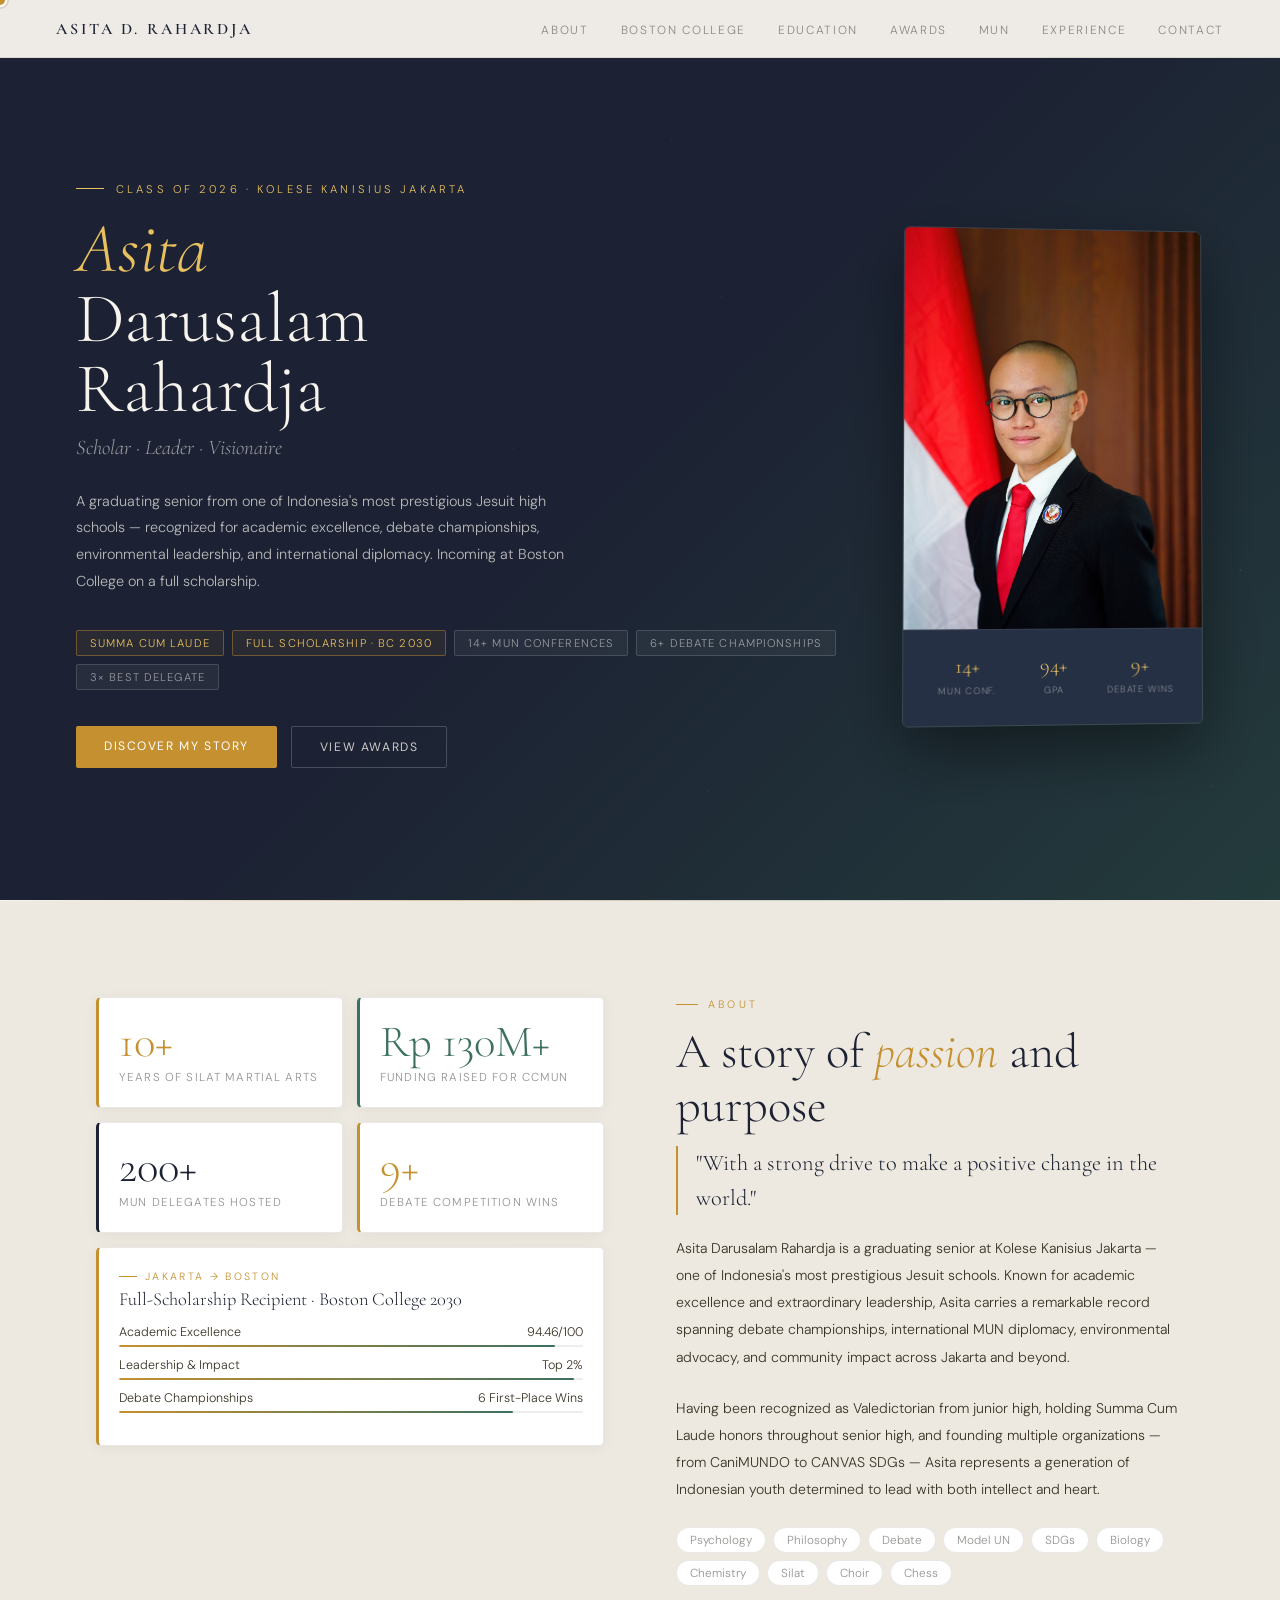
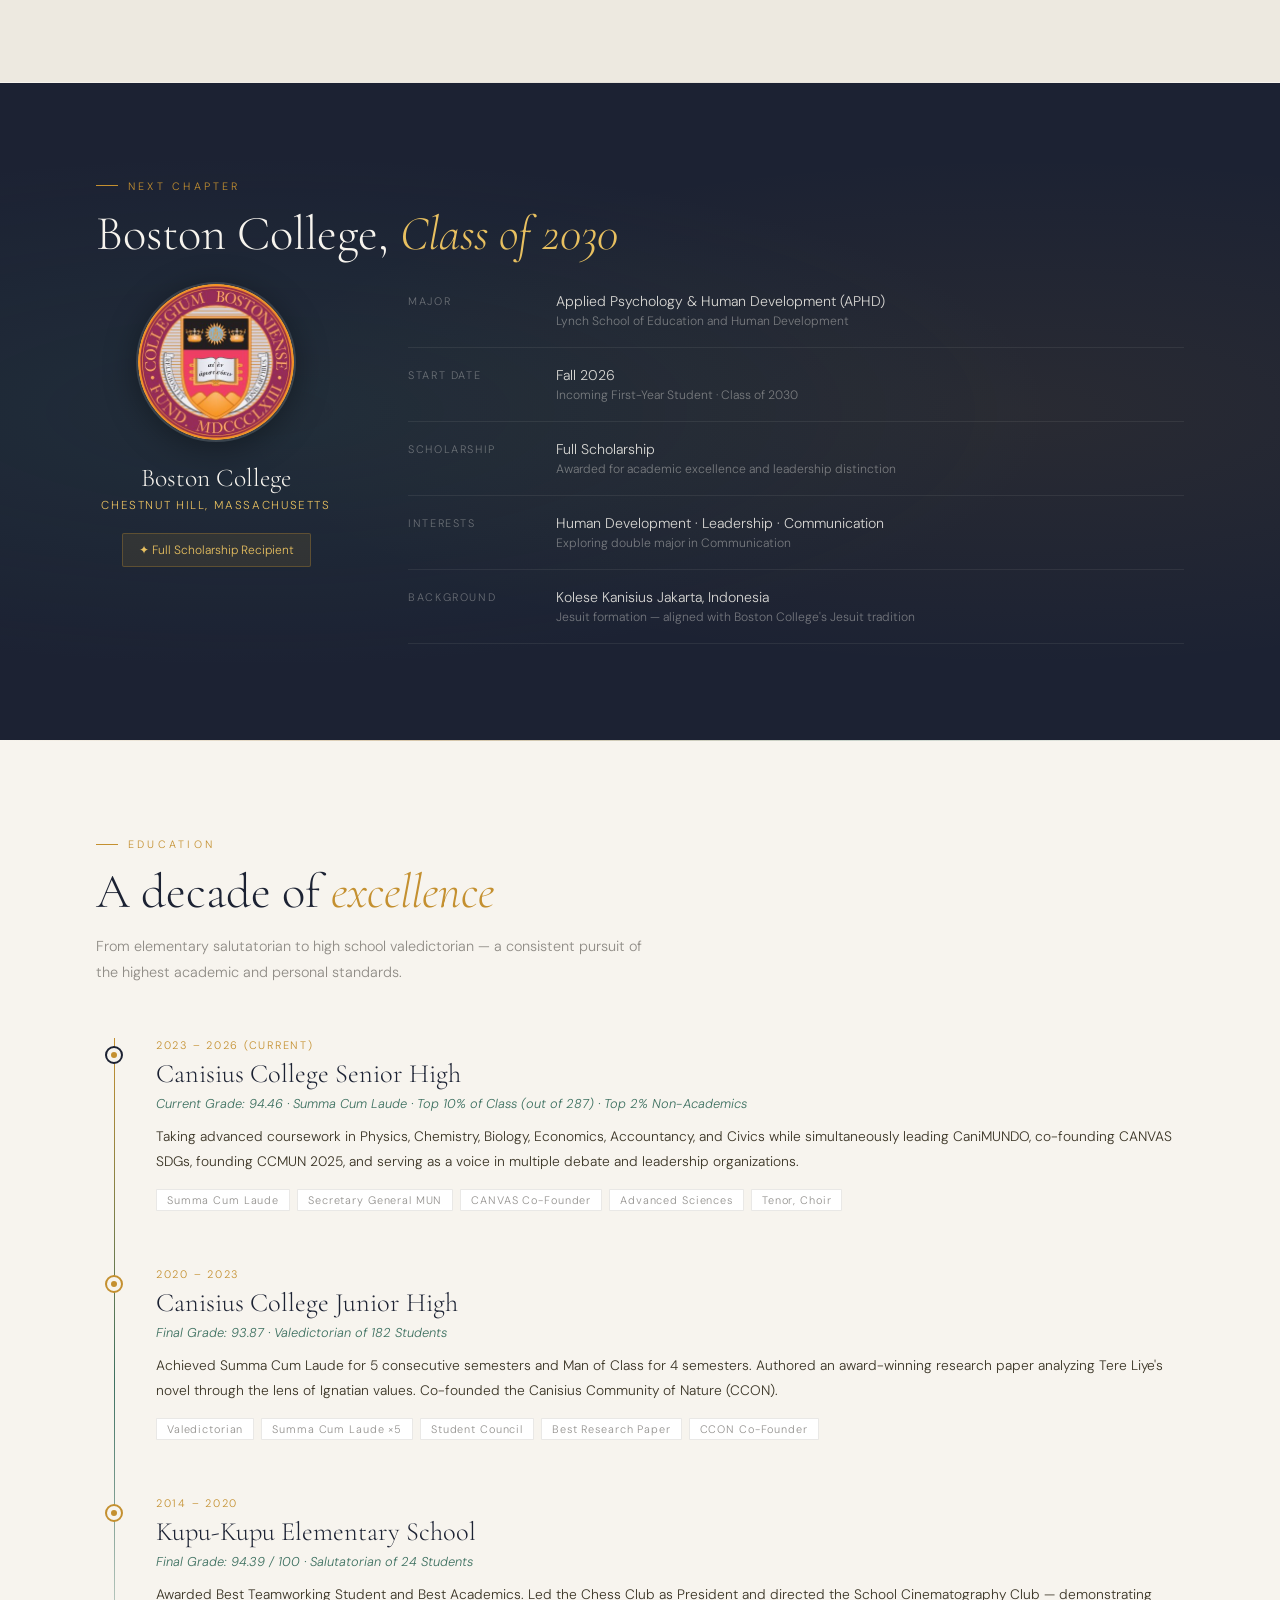
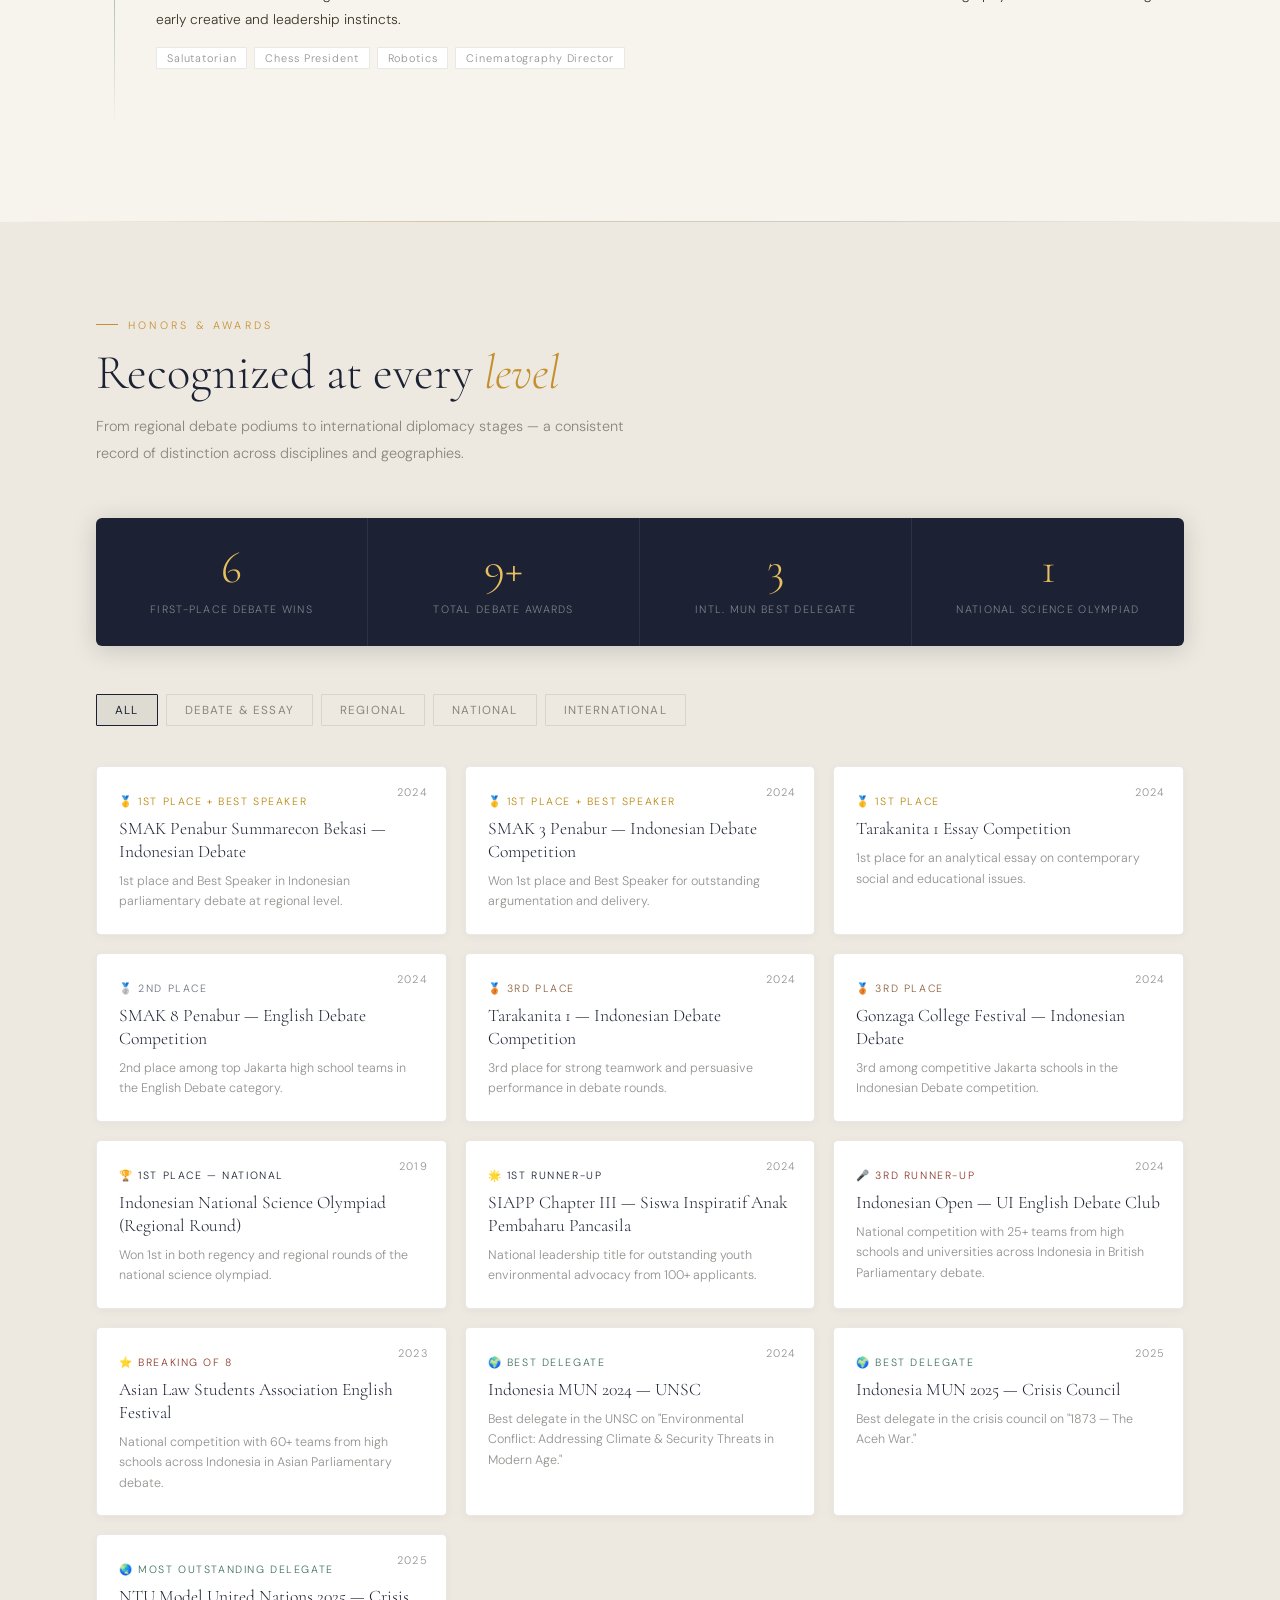
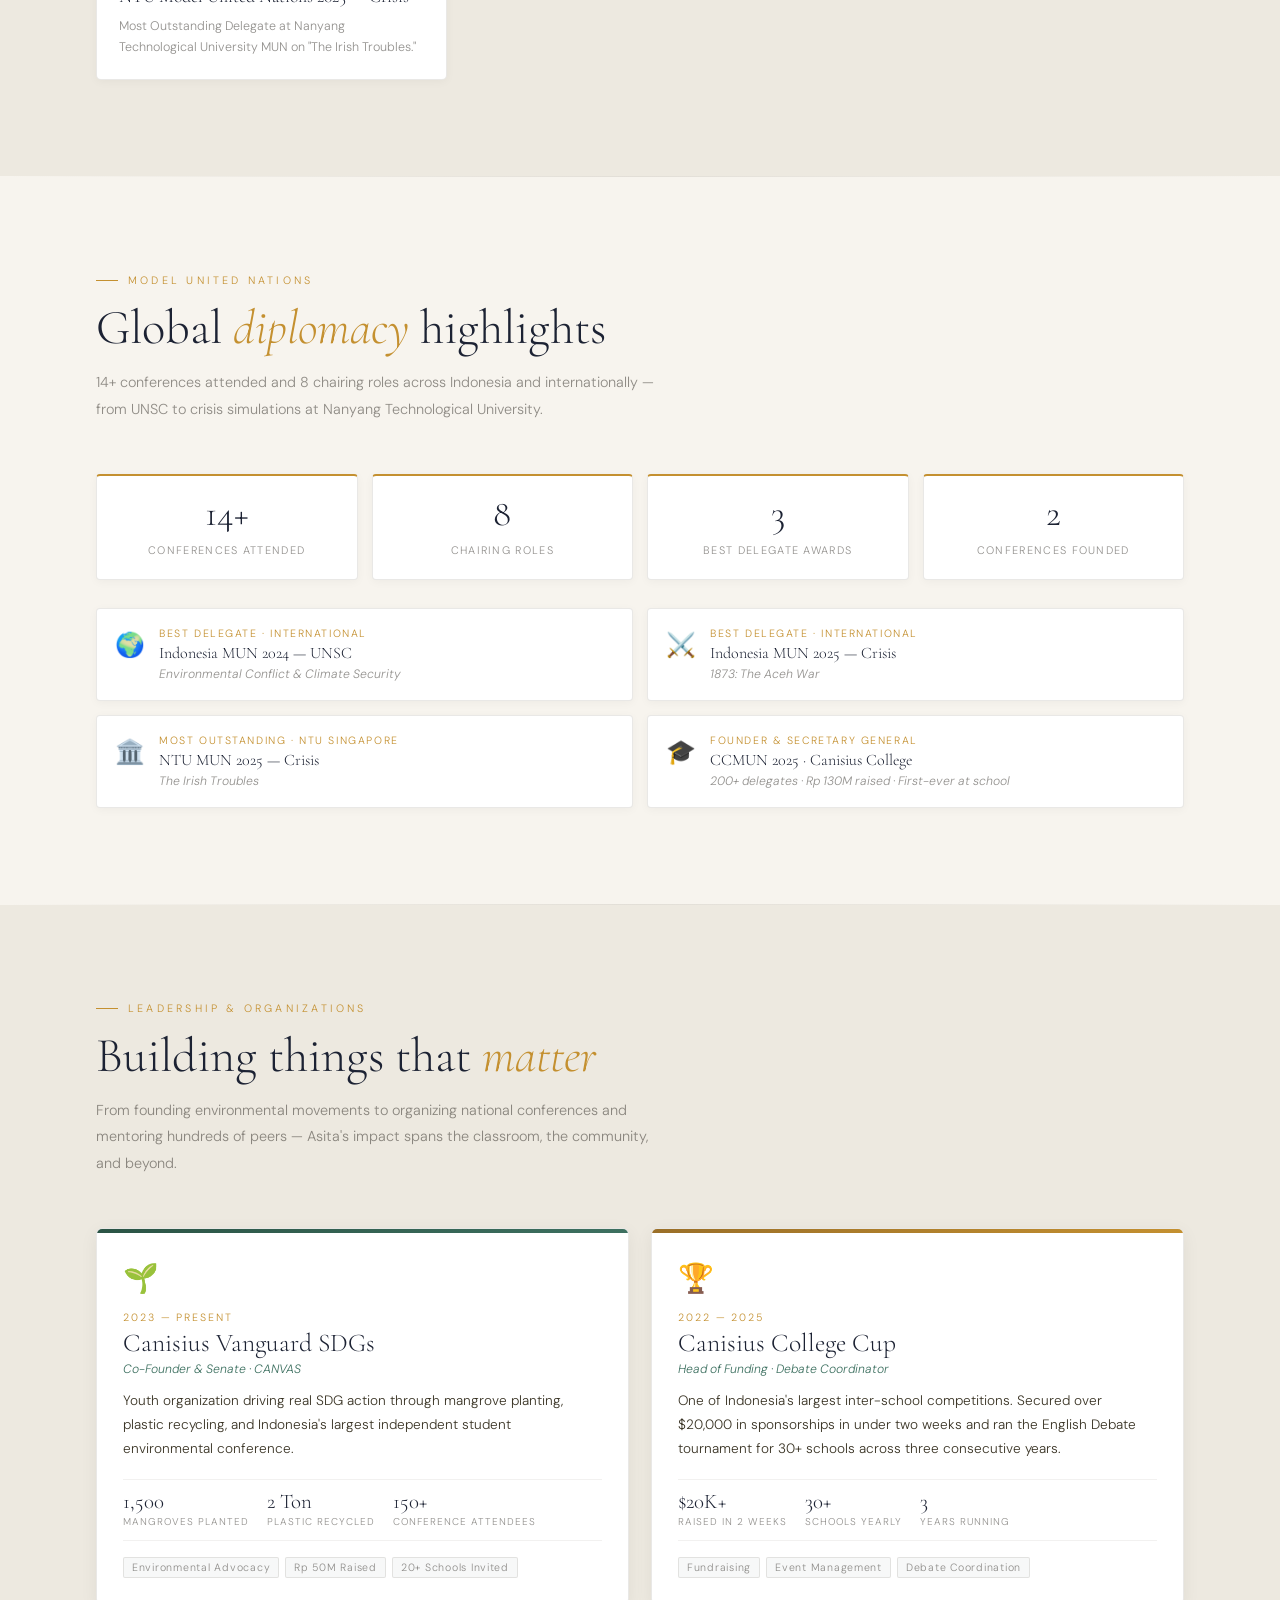
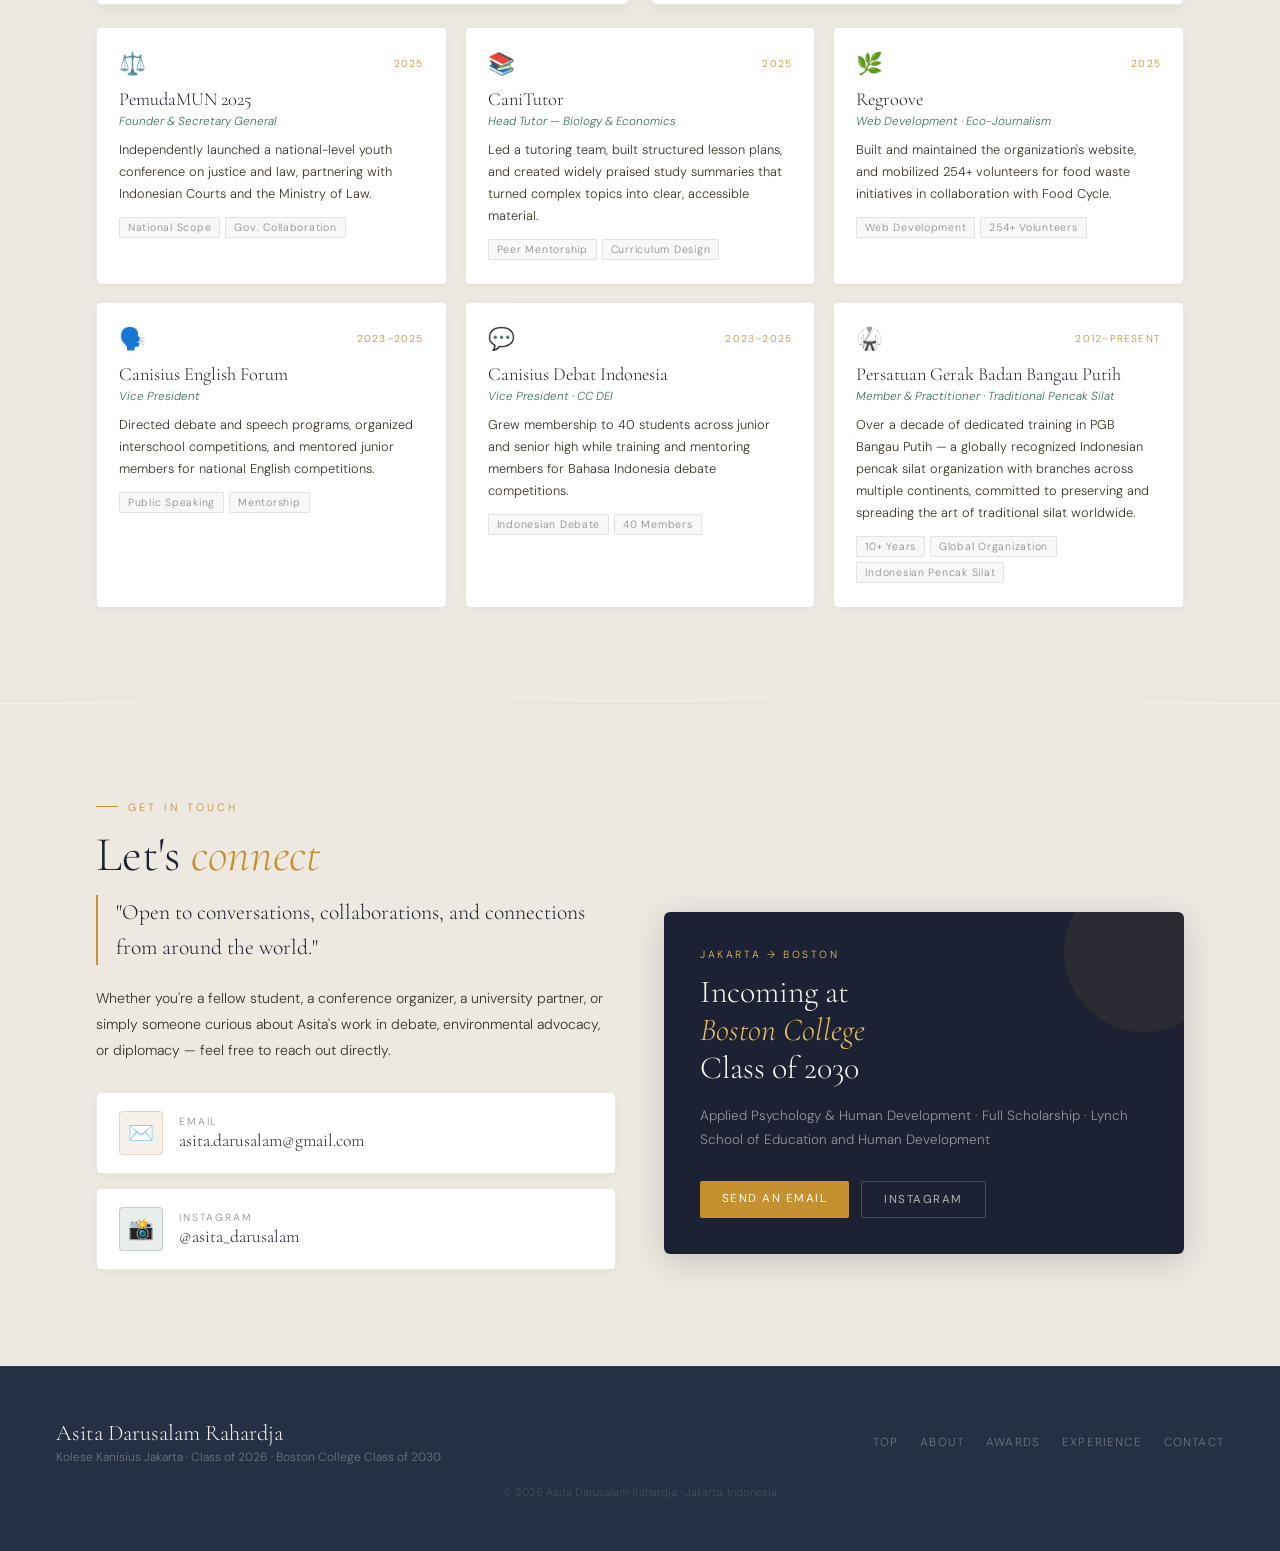
==== commit ff49ff73: "new update" ====
--- a/asita_portfolio_final.html
+++ b/asita_portfolio_final.html
@@ -4,827 +4,640 @@
 <meta charset="UTF-8">
 <meta name="viewport" content="width=device-width, initial-scale=1.0">
 <title>Asita Darusalam Rahardja</title>
-<link href="https://fonts.googleapis.com/css2?family=Cormorant+Garamond:ital,wght@0,300;0,400;0,600;0,700;1,300;1,400&family=DM+Sans:ital,opsz,wght@0,9..40,300;0,9..40,400;0,9..40,500;1,9..40,300&family=Playfair+Display:ital,wght@0,400;0,700;0,900;1,400&display=swap" rel="stylesheet">
+<link href="https://fonts.googleapis.com/css2?family=Cormorant+Garamond:ital,wght@0,300;0,400;0,600;0,700;1,300;1,400&family=DM+Sans:ital,opsz,wght@0,9..40,300;0,9..40,400;0,9..40,500;1,9..40,300&display=swap" rel="stylesheet">
 <style>
-  :root {
-    --bg: #f8f5f0;
-    --bg2: #eeeae3;
-    --card: rgba(255,255,255,0.75);
-    --border: rgba(60,45,20,0.12);
-    --gold: #a07830;
-    --gold2: #c49a3c;
-    --cream: #1a1208;
-    --text: #3a3020;
-    --muted: rgba(58,48,32,0.52);
-    --accent: #3d6b5e;
-    --accent2: #2e8066;
-    --red: #b04a3a;
+/* ══════════════════════════════════════
+   RICH ELEGANT PALETTE — 25–50 y/o audience
+   Deep navy · Warm gold · Ivory · Forest green
+══════════════════════════════════════ */
+:root {
+  --bg:       #f7f4ee;
+  --bg2:      #ede9e0;
+  --bg3:      #1c2233;
+  --card:     #ffffff;
+  --border:   rgba(40,30,10,0.10);
+  --border2:  rgba(40,30,10,0.06);
+  --navy:     #1c2233;
+  --navy2:    #263044;
+  --gold:     #9a6f28;
+  --gold2:    #c49030;
+  --gold3:    #e8c060;
+  --ivory:    #f7f4ee;
+  --forest:   #2b5445;
+  --forest2:  #3d7060;
+  --text:     #1e1a12;
+  --text2:    #3a3425;
+  --muted:    rgba(30,26,18,0.48);
+  --red:      #8b3a2a;
+  --white:    #ffffff;
+}
+
+*,*::before,*::after{margin:0;padding:0;box-sizing:border-box;}
+html{scroll-behavior:smooth;}
+body{
+  background:var(--bg);
+  color:var(--text);
+  font-family:'DM Sans',sans-serif;
+  font-weight:300;
+  overflow-x:hidden;
+  cursor:none;
+}
+
+/* ── CURSOR ── */
+.cursor{position:fixed;top:0;left:0;z-index:9999;pointer-events:none;}
+.cursor-dot{
+  width:10px;height:10px;
+  background:var(--gold2);
+  border-radius:50%;
+  transform:translate(-50%,-50%);
+  transition:width .2s,height .2s;
+  box-shadow:0 0 0 2.5px rgba(255,255,255,0.9),0 0 0 4px rgba(154,111,40,0.25);
+}
+.cursor-ring{
+  width:38px;height:38px;
+  border:1.5px solid rgba(154,111,40,0.55);
+  border-radius:50%;
+  transform:translate(-50%,-50%);
+  transition:all .12s ease;
+  position:fixed;top:0;left:0;
+  background:rgba(154,111,40,0.04);
+}
+::-webkit-scrollbar{width:3px;}
+::-webkit-scrollbar-track{background:var(--bg2);}
+::-webkit-scrollbar-thumb{background:var(--gold2);border-radius:2px;}
+
+/* ── SCROLL PROGRESS ── */
+#scroll-progress{
+  position:fixed;top:0;left:0;height:3px;z-index:200;
+  background:linear-gradient(to right,var(--gold),var(--forest2));width:0;
+}
+
+/* ── NAV ── */
+nav{
+  position:fixed;top:0;left:0;right:0;z-index:100;
+  display:flex;justify-content:space-between;align-items:center;
+  padding:18px 56px;
+  background:rgba(247,244,238,0.96);
+  backdrop-filter:blur(16px);
+  border-bottom:1px solid var(--border);
+  transition:padding .3s,box-shadow .3s;
+}
+nav.scrolled{padding:12px 56px;box-shadow:0 2px 20px rgba(28,34,51,0.08);}
+.nav-logo{
+  font-family:'Cormorant Garamond',serif;font-size:1rem;
+  letter-spacing:.18em;color:var(--navy);text-decoration:none;
+  text-transform:uppercase;font-weight:600;
+}
+.nav-links{display:flex;gap:32px;list-style:none;}
+.nav-links a{
+  font-size:.74rem;letter-spacing:.14em;text-transform:uppercase;
+  color:var(--muted);text-decoration:none;transition:color .2s;position:relative;
+}
+.nav-links a::after{
+  content:'';position:absolute;bottom:-3px;left:0;right:0;height:1.5px;
+  background:var(--gold2);transform:scaleX(0);transition:transform .3s;
+}
+.nav-links a:hover{color:var(--navy);}
+.nav-links a:hover::after{transform:scaleX(1);}
+.hamburger{
+  display:none;flex-direction:column;gap:5px;cursor:pointer;
+  background:none;border:none;padding:4px;
+}
+.hamburger span{width:24px;height:1.5px;background:var(--navy);transition:all .3s;display:block;}
+.mobile-menu{
+  display:none;position:fixed;top:0;left:0;right:0;bottom:0;
+  background:rgba(247,244,238,0.98);z-index:99;
+  flex-direction:column;align-items:center;justify-content:center;gap:36px;
+}
+.mobile-menu.open{display:flex;}
+.mobile-menu a{
+  font-family:'Cormorant Garamond',serif;font-size:2.2rem;
+  color:var(--navy);text-decoration:none;letter-spacing:.05em;
+}
+.mm-close{
+  position:absolute;top:24px;right:24px;
+  background:none;border:none;font-size:1.8rem;
+  color:var(--navy);cursor:pointer;line-height:1;
+}
+
+/* ── HERO ── */
+#hero{
+  min-height:100vh;display:flex;align-items:center;
+  position:relative;overflow:hidden;
+  background:var(--navy);
+}
+.hero-canvas{position:absolute;inset:0;z-index:0;}
+.hero-overlay{
+  position:absolute;inset:0;z-index:1;
+  background:linear-gradient(135deg,rgba(28,34,51,0.95) 0%,rgba(28,34,51,0.75) 50%,rgba(43,84,69,0.5) 100%);
+}
+.hero-content{
+  position:relative;z-index:2;
+  max-width:1240px;width:100%;margin:0 auto;
+  padding:130px 56px 80px;
+  display:grid;grid-template-columns:1fr auto;gap:64px;align-items:center;
+}
+.hero-eyebrow{
+  font-size:.7rem;letter-spacing:.28em;text-transform:uppercase;
+  color:var(--gold3);margin-bottom:18px;
+  display:flex;align-items:center;gap:12px;
+}
+.hero-eyebrow::before{content:'';width:28px;height:1px;background:var(--gold3);}
+.hero-name{
+  font-family:'Cormorant Garamond',serif;
+  font-size:clamp(2.8rem,5.5vw,5.2rem);
+  font-weight:300;line-height:1.0;color:#f7f4ee;margin-bottom:10px;
+}
+.hero-name em{font-style:italic;color:var(--gold3);}
+.hero-tagline{
+  font-family:'Cormorant Garamond',serif;
+  font-size:clamp(.95rem,1.8vw,1.3rem);
+  color:rgba(247,244,238,0.6);margin-bottom:28px;font-style:italic;
+}
+.hero-desc{
+  font-size:.9rem;line-height:1.85;
+  color:rgba(247,244,238,0.72);max-width:520px;margin-bottom:36px;
+}
+.hero-badges{display:flex;flex-wrap:wrap;gap:8px;margin-bottom:36px;}
+.badge{
+  padding:5px 13px;border:1px solid rgba(247,244,238,0.15);
+  border-radius:2px;font-size:.7rem;letter-spacing:.1em;
+  text-transform:uppercase;color:rgba(247,244,238,0.55);
+  background:rgba(247,244,238,0.05);
+}
+.badge.gold{border-color:rgba(196,144,48,0.45);color:var(--gold3);background:rgba(196,144,48,0.08);}
+.hero-cta{display:flex;gap:14px;flex-wrap:wrap;}
+.btn{
+  padding:12px 28px;font-size:.76rem;letter-spacing:.13em;
+  text-transform:uppercase;text-decoration:none;cursor:pointer;
+  border:none;transition:all .28s;border-radius:2px;
+  font-family:'DM Sans',sans-serif;font-weight:400;
+}
+.btn-primary{background:var(--gold2);color:#fff;}
+.btn-primary:hover{background:var(--gold3);color:var(--navy);transform:translateY(-2px);box-shadow:0 6px 20px rgba(154,111,40,0.35);}
+.btn-outline{background:transparent;color:rgba(247,244,238,0.8);border:1px solid rgba(247,244,238,0.2);}
+.btn-outline:hover{border-color:var(--gold3);color:var(--gold3);}
+
+/* ── HERO PHOTO CARD ── */
+.hero-photo-wrap{
+  perspective:1200px;
+  flex-shrink:0;
+}
+.hero-photo-card{
+  width:300px;
+  border-radius:6px;overflow:hidden;
+  border:1px solid rgba(247,244,238,0.12);
+  box-shadow:0 24px 64px rgba(0,0,0,0.45);
+  transform-style:preserve-3d;
+  transition:transform .1s ease;
+  position:relative;
+}
+.hero-photo-card img{
+  width:100%;height:400px;object-fit:cover;object-position:top center;display:block;
+}
+.hero-photo-footer{
+  padding:18px 20px;
+  background:rgba(28,34,51,0.92);
+  border-top:1px solid rgba(247,244,238,0.08);
+  display:grid;grid-template-columns:1fr 1fr 1fr;gap:1px;
+  background:var(--navy2);
+}
+.hpf-stat{text-align:center;padding:8px 4px;}
+.hpf-num{
+  font-family:'Cormorant Garamond',serif;font-size:1.3rem;
+  color:var(--gold3);display:block;line-height:1;
+}
+.hpf-lbl{font-size:.58rem;letter-spacing:.1em;text-transform:uppercase;color:rgba(247,244,238,0.45);}
+.hero-photo-shine{
+  position:absolute;inset:0;border-radius:6px;
+  background:radial-gradient(circle at 50% 0%,rgba(196,144,48,0.1) 0%,transparent 60%);
+  pointer-events:none;transition:all .1s;
+}
+
+/* ── SECTION COMMONS ── */
+section{position:relative;}
+.section-inner{max-width:1200px;margin:0 auto;padding:96px 56px;}
+.section-label{
+  font-size:.67rem;letter-spacing:.3em;text-transform:uppercase;
+  color:var(--gold2);margin-bottom:14px;
+  display:flex;align-items:center;gap:10px;
+}
+.section-label::before{content:'';width:22px;height:1px;background:var(--gold2);}
+.section-title{
+  font-family:'Cormorant Garamond',serif;
+  font-size:clamp(1.9rem,3.8vw,3.3rem);
+  font-weight:300;color:var(--navy);margin-bottom:14px;line-height:1.1;
+}
+.section-title em{font-style:italic;color:var(--gold2);}
+.section-title.light{color:#f7f4ee;}
+.section-title.light em{color:var(--gold3);}
+.section-desc{font-size:.9rem;color:var(--muted);line-height:1.85;max-width:560px;margin-bottom:52px;}
+.divider{width:100%;height:1px;background:linear-gradient(to right,transparent,var(--border),transparent);}
+.glow-line{height:1px;width:100%;background:linear-gradient(to right,transparent,rgba(154,111,40,0.35),rgba(61,112,96,0.25),transparent);}
+
+/* ── ABOUT ── */
+#about{background:var(--bg2);}
+.about-grid{display:grid;grid-template-columns:1fr 1fr;gap:72px;align-items:start;}
+.about-stats-grid{display:grid;grid-template-columns:1fr 1fr;gap:14px;}
+.asg-card{
+  border-radius:5px;padding:22px 20px;
+  border:1px solid var(--border);
+  background:var(--card);
+  box-shadow:0 2px 14px rgba(0,0,0,0.05);
+}
+.asg-gold{border-left:3px solid var(--gold2);}
+.asg-green{border-left:3px solid var(--forest2);}
+.asg-navy{border-left:3px solid var(--navy);}
+.asg-wide{grid-column:1/-1;border-left:3px solid var(--gold2);}
+.asg-num{
+  font-family:'Cormorant Garamond',serif;
+  font-size:2.8rem;font-weight:300;color:var(--gold2);
+  line-height:1;margin-bottom:5px;
+}
+.asg-green .asg-num{color:var(--forest2);}
+.asg-navy .asg-num{color:var(--navy);}
+.asg-lbl{font-size:.72rem;letter-spacing:.1em;text-transform:uppercase;color:var(--muted);}
+.asg-route{
+  font-size:.66rem;letter-spacing:.22em;text-transform:uppercase;
+  color:var(--gold2);margin-bottom:5px;
+  display:flex;align-items:center;gap:8px;
+}
+.asg-route::before{content:'';width:18px;height:1px;background:var(--gold2);}
+.asg-scholarship{
+  font-family:'Cormorant Garamond',serif;font-size:1.15rem;
+  color:var(--navy);margin-bottom:14px;
+}
+.progress-bar-wrap{margin-bottom:10px;}
+.progress-label{display:flex;justify-content:space-between;font-size:.78rem;margin-bottom:5px;color:var(--text2);}
+.progress-track{height:2px;background:rgba(28,34,51,0.08);border-radius:1px;overflow:hidden;}
+.progress-fill{height:100%;background:linear-gradient(to right,var(--gold2),var(--forest2));width:0;transition:width 1s ease .3s;border-radius:1px;}
+.about-text{}
+.about-intro{
+  font-family:'Cormorant Garamond',serif;font-size:1.4rem;
+  color:var(--navy);line-height:1.55;margin-bottom:20px;font-weight:300;
+  border-left:2px solid var(--gold2);padding-left:18px;
+}
+.about-body{font-size:.88rem;line-height:1.92;color:var(--text2);margin-bottom:24px;}
+.about-pills{display:flex;flex-wrap:wrap;gap:7px;}
+.pill{
+  padding:4px 13px;border-radius:20px;font-size:.73rem;
+  border:1px solid var(--border);color:var(--muted);
+  transition:all .2s;background:var(--card);
+}
+.pill:hover{border-color:var(--gold2);color:var(--gold2);background:rgba(154,111,40,0.04);}
+
+/* ── AWARDS STAT BANNER ── */
+.awards-stat-banner{
+  display:grid;grid-template-columns:repeat(4,1fr);gap:0;
+  background:var(--navy);border-radius:6px;overflow:hidden;
+  margin-bottom:48px;
+  box-shadow:0 4px 24px rgba(28,34,51,0.18);
+}
+.asb-item{
+  padding:28px 20px;text-align:center;
+  border-right:1px solid rgba(247,244,238,0.08);
+  position:relative;
+}
+.asb-item:last-child{border-right:none;}
+.asb-num{
+  font-family:'Cormorant Garamond',serif;font-size:2.8rem;
+  color:var(--gold3);display:block;line-height:1;margin-bottom:6px;
+}
+.asb-lbl{font-size:.67rem;letter-spacing:.12em;text-transform:uppercase;color:rgba(247,244,238,0.45);}
+
+/* ── EDUCATION ── */
+#education{background:var(--bg);}
+.edu-timeline{position:relative;}
+.edu-timeline::before{
+  content:'';position:absolute;left:18px;top:0;bottom:0;width:1px;
+  background:linear-gradient(to bottom,var(--gold2),var(--forest2),transparent);
+}
+.edu-item{
+  padding:0 0 56px 60px;position:relative;
+  opacity:0;transform:translateX(-16px);transition:all .6s ease;
+}
+.edu-item.visible{opacity:1;transform:translateX(0);}
+.edu-dot{
+  position:absolute;left:9px;top:8px;
+  width:18px;height:18px;border-radius:50%;
+  background:var(--bg);border:2px solid var(--gold2);
+  display:flex;align-items:center;justify-content:center;
+}
+.edu-dot::after{content:'';width:6px;height:6px;border-radius:50%;background:var(--gold2);}
+.edu-period{font-size:.68rem;letter-spacing:.16em;text-transform:uppercase;color:var(--gold2);margin-bottom:6px;}
+.edu-school{font-family:'Cormorant Garamond',serif;font-size:1.65rem;color:var(--navy);margin-bottom:5px;}
+.edu-detail{font-size:.8rem;color:var(--forest2);margin-bottom:12px;font-style:italic;}
+.edu-desc{font-size:.86rem;line-height:1.85;color:var(--text2);margin-bottom:14px;}
+.edu-tags{display:flex;flex-wrap:wrap;gap:7px;}
+.edu-tag{
+  padding:3px 10px;font-size:.68rem;letter-spacing:.08em;
+  border:1px solid var(--border);color:var(--muted);border-radius:1px;background:var(--card);
+}
+
+/* ── AWARDS ── */
+#awards{background:var(--bg2);}
+.awards-filter{display:flex;gap:8px;flex-wrap:wrap;margin-bottom:40px;}
+.filter-btn{
+  padding:7px 18px;font-size:.73rem;letter-spacing:.1em;
+  text-transform:uppercase;background:transparent;cursor:pointer;
+  border:1px solid var(--border);color:var(--muted);border-radius:1px;
+  transition:all .2s;font-family:'DM Sans',sans-serif;
+}
+.filter-btn.active,.filter-btn:hover{
+  background:rgba(28,34,51,0.07);border-color:var(--navy);color:var(--navy);
+}
+.awards-grid{display:grid;grid-template-columns:repeat(auto-fill,minmax(300px,1fr));gap:18px;}
+.award-card{
+  background:var(--card);border:1px solid var(--border);border-radius:5px;
+  padding:22px;cursor:pointer;transition:all .28s ease;
+  position:relative;overflow:hidden;
+  box-shadow:0 2px 10px rgba(0,0,0,0.04);
+}
+.award-card::before{
+  content:'';position:absolute;top:0;left:0;right:0;height:2.5px;
+  transform:scaleX(0);transition:transform .3s;
+}
+.award-card[data-cat="regional"]::before{background:linear-gradient(to right,var(--gold2),var(--gold3));}
+.award-card[data-cat="national"]::before{background:linear-gradient(to right,var(--navy),var(--forest2));}
+.award-card[data-cat="international"]::before{background:linear-gradient(to right,var(--forest),var(--forest2));}
+.award-card[data-cat="debate"]::before{background:linear-gradient(to right,var(--red),#c05040);}
+.award-card:hover::before{transform:scaleX(1);}
+.award-card:hover{border-color:rgba(28,34,51,0.2);transform:translateY(-3px);box-shadow:0 8px 28px rgba(0,0,0,0.08);}
+.award-rank{display:inline-flex;align-items:center;gap:5px;font-size:.66rem;letter-spacing:.15em;text-transform:uppercase;margin-bottom:10px;}
+.rank-1{color:#b8860b;} .rank-2{color:#6b7280;} .rank-3{color:#8b5e3c;}
+.rank-intl{color:var(--forest2);} .rank-nat{color:var(--navy);} .rank-debate{color:var(--red);}
+.award-title{font-family:'Cormorant Garamond',serif;font-size:1.1rem;color:var(--navy);margin-bottom:7px;line-height:1.3;}
+.award-desc{font-size:.78rem;color:var(--muted);line-height:1.65;}
+.award-year{position:absolute;top:18px;right:18px;font-size:.68rem;color:var(--muted);letter-spacing:.1em;}
+
+/* ── MUN COMPACT ── */
+#mun{background:var(--bg);}
+.mun-stat-row{display:grid;grid-template-columns:repeat(4,1fr);gap:14px;margin-bottom:28px;}
+.mun-stat-box{
+  background:var(--card);border:1px solid var(--border);border-radius:4px;
+  padding:20px 16px;text-align:center;
+  box-shadow:0 2px 10px rgba(0,0,0,0.04);
+  border-top:2px solid var(--gold2);
+}
+.mun-stat-num{display:block;font-family:'Cormorant Garamond',serif;font-size:2.3rem;color:var(--navy);line-height:1;margin-bottom:5px;}
+.mun-stat-lbl{font-size:.68rem;letter-spacing:.12em;text-transform:uppercase;color:var(--muted);}
+.mun-highlights-grid{display:grid;grid-template-columns:repeat(2,1fr);gap:14px;}
+.mun-hl-card{
+  display:flex;align-items:flex-start;gap:14px;
+  background:var(--card);border:1px solid var(--border);border-radius:4px;
+  padding:18px;cursor:pointer;transition:all .25s;
+  box-shadow:0 2px 10px rgba(0,0,0,0.04);
+}
+.mun-hl-card:hover{border-color:rgba(28,34,51,0.25);transform:translateY(-3px);box-shadow:0 8px 24px rgba(0,0,0,0.08);}
+.mun-hl-icon{font-size:1.5rem;flex-shrink:0;margin-top:2px;}
+.mun-hl-award{font-size:.66rem;letter-spacing:.15em;text-transform:uppercase;color:var(--gold2);margin-bottom:3px;}
+.mun-hl-name{font-family:'Cormorant Garamond',serif;font-size:1rem;color:var(--navy);margin-bottom:3px;}
+.mun-hl-topic{font-size:.76rem;color:var(--muted);font-style:italic;}
+
+/* ── EXPERIENCE ── */
+#experience{background:var(--bg2);}
+.exp-featured-grid{display:grid;grid-template-columns:1fr 1fr;gap:22px;margin-bottom:22px;}
+.exp-feat-card{
+  border-radius:6px;overflow:hidden;position:relative;
+  background:var(--card);border:1px solid var(--border);
+  box-shadow:0 4px 18px rgba(0,0,0,0.06);cursor:pointer;
+  transition:all .3s;display:flex;flex-direction:column;
+}
+.exp-feat-card:hover{transform:translateY(-4px);box-shadow:0 14px 40px rgba(0,0,0,0.1);}
+.exp-feat-accent{height:4px;width:100%;flex-shrink:0;}
+.exp-feat-content{padding:26px;flex:1;}
+.exp-feat-icon{font-size:1.8rem;margin-bottom:14px;display:block;}
+.exp-feat-period{font-size:.66rem;letter-spacing:.18em;text-transform:uppercase;color:var(--gold2);margin-bottom:5px;}
+.exp-feat-title{font-family:'Cormorant Garamond',serif;font-size:1.6rem;color:var(--navy);margin-bottom:3px;line-height:1.1;}
+.exp-feat-org{font-size:.76rem;color:var(--forest2);margin-bottom:12px;font-style:italic;}
+.exp-feat-desc{font-size:.85rem;line-height:1.78;color:var(--text2);margin-bottom:18px;}
+.exp-feat-metrics{
+  display:flex;gap:18px;margin-bottom:16px;
+  padding:12px 0;border-top:1px solid var(--border2);border-bottom:1px solid var(--border2);
+}
+.metric{display:flex;flex-direction:column;}
+.metric-num{font-family:'Cormorant Garamond',serif;font-size:1.3rem;color:var(--navy);line-height:1;}
+.metric-lbl{font-size:.62rem;letter-spacing:.1em;text-transform:uppercase;color:var(--muted);margin-top:2px;}
+.exp-feat-tags{display:flex;flex-wrap:wrap;gap:6px;}
+.exp-secondary-grid{display:grid;grid-template-columns:repeat(3,1fr);gap:18px;}
+.exp-sec-card{
+  background:var(--card);border:1px solid var(--border);border-radius:5px;
+  padding:22px;transition:all .3s;
+  box-shadow:0 2px 10px rgba(0,0,0,0.04);
+  border-bottom:2px solid transparent;
+}
+.exp-sec-card:hover{border-color:var(--border);border-bottom-color:var(--gold2);transform:translateY(-3px);box-shadow:0 8px 26px rgba(0,0,0,0.08);}
+.exp-sec-top{display:flex;justify-content:space-between;align-items:center;margin-bottom:10px;}
+.exp-sec-icon{font-size:1.35rem;}
+.exp-sec-period{font-size:.63rem;letter-spacing:.12em;text-transform:uppercase;color:var(--gold2);}
+.exp-sec-title{font-family:'Cormorant Garamond',serif;font-size:1.15rem;color:var(--navy);margin-bottom:3px;}
+.exp-sec-org{font-size:.73rem;color:var(--forest2);margin-bottom:10px;font-style:italic;}
+.exp-sec-desc{font-size:.8rem;line-height:1.72;color:var(--text2);margin-bottom:12px;}
+.exp-sec-tags{display:flex;flex-wrap:wrap;gap:5px;}
+.exp-tag{
+  font-size:.66rem;letter-spacing:.07em;
+  padding:3px 8px;border:1px solid var(--border);color:var(--muted);
+  border-radius:2px;background:rgba(28,34,51,0.03);
+}
+
+/* ── BOSTON ── */
+#boston{
+  background:var(--navy);
+  position:relative;overflow:hidden;
+}
+#boston::before{
+  content:'';position:absolute;inset:0;
+  background:radial-gradient(ellipse at 20% 50%,rgba(61,112,96,0.14) 0%,transparent 55%),
+             radial-gradient(ellipse at 80% 50%,rgba(196,144,48,0.08) 0%,transparent 55%);
+}
+.boston-inner{position:relative;z-index:2;}
+.boston-grid{display:grid;grid-template-columns:240px 1fr;gap:72px;align-items:start;}
+.bc-logo-area{text-align:center;padding-top:8px;}
+.bc-emblem{
+  width:160px;height:160px;margin:0 auto 20px;
+  border-radius:50%;overflow:hidden;
+  box-shadow:0 6px 32px rgba(0,0,0,0.35);
+  border:2px solid rgba(247,244,238,0.12);
+}
+.bc-emblem img{width:100%;height:100%;object-fit:cover;}
+.bc-name{font-family:'Cormorant Garamond',serif;font-size:1.6rem;color:#f7f4ee;margin-bottom:5px;}
+.bc-sub{font-size:.72rem;letter-spacing:.14em;text-transform:uppercase;color:var(--gold3);}
+.scholarship-badge{
+  display:inline-flex;align-items:center;gap:7px;
+  padding:8px 16px;background:rgba(196,144,48,0.12);
+  border:1px solid rgba(196,144,48,0.3);border-radius:2px;
+  font-size:.75rem;color:var(--gold3);margin-top:20px;
+}
+.boston-details{}
+.bc-detail-item{
+  padding:18px 0;border-bottom:1px solid rgba(247,244,238,0.07);
+  display:grid;grid-template-columns:130px 1fr;gap:18px;align-items:start;
+}
+.bc-detail-label{font-size:.68rem;letter-spacing:.15em;text-transform:uppercase;color:rgba(247,244,238,0.35);padding-top:2px;}
+.bc-detail-value{font-size:.88rem;color:rgba(247,244,238,0.85);}
+.bc-detail-value small{display:block;font-size:.76rem;color:rgba(247,244,238,0.4);margin-top:3px;}
+
+/* ── MODAL ── */
+.modal-overlay{
+  position:fixed;inset:0;z-index:1000;
+  background:rgba(20,16,8,0.65);backdrop-filter:blur(8px);
+  display:none;align-items:center;justify-content:center;padding:20px;
+}
+.modal-overlay.open{display:flex;}
+.modal{
+  background:var(--card);border:1px solid var(--border);
+  border-radius:6px;max-width:580px;width:100%;
+  max-height:85vh;overflow-y:auto;
+  position:relative;padding:36px;
+  animation:modalIn .28s ease;
+  box-shadow:0 24px 64px rgba(28,34,51,0.25);
+}
+@keyframes modalIn{from{opacity:0;transform:scale(.96) translateY(8px);}to{opacity:1;transform:scale(1) translateY(0);}}
+.modal-close{
+  position:absolute;top:14px;right:16px;background:none;border:none;
+  color:var(--muted);font-size:1.3rem;cursor:pointer;transition:color .2s;line-height:1;
+}
+.modal-close:hover{color:var(--navy);}
+.modal-label{font-size:.66rem;letter-spacing:.2em;text-transform:uppercase;color:var(--gold2);margin-bottom:10px;}
+.modal-title{font-family:'Cormorant Garamond',serif;font-size:1.7rem;color:var(--navy);margin-bottom:18px;line-height:1.2;}
+.modal-body{font-size:.86rem;line-height:1.82;color:var(--text2);}
+.modal-body p{margin-bottom:10px;}
+.modal-body ul{list-style:none;padding:0;}
+.modal-body ul li{padding:6px 0 6px 16px;border-bottom:1px solid var(--border2);font-size:.83rem;position:relative;}
+.modal-body ul li::before{content:'→';position:absolute;left:0;color:var(--gold2);font-size:.78rem;}
+
+/* ── FOOTER ── */
+footer{background:var(--navy2);padding:52px 56px;border-top:1px solid rgba(247,244,238,0.07);}
+.footer-inner{max-width:1200px;margin:0 auto;display:flex;justify-content:space-between;align-items:center;flex-wrap:wrap;gap:20px;}
+.footer-name{font-family:'Cormorant Garamond',serif;font-size:1.4rem;color:#f7f4ee;margin-bottom:3px;}
+.footer-sub{font-size:.75rem;color:rgba(247,244,238,0.35);}
+.footer-links{display:flex;gap:22px;flex-wrap:wrap;}
+.footer-links a{font-size:.73rem;letter-spacing:.1em;text-transform:uppercase;color:rgba(247,244,238,0.35);text-decoration:none;transition:color .2s;}
+.footer-links a:hover{color:var(--gold3);}
+.footer-copy{width:100%;text-align:center;font-size:.7rem;color:rgba(247,244,238,0.15);margin-top:20px;}
+
+/* ── ANIMATIONS ── */
+.fade-in{opacity:0;transform:translateY(18px);transition:opacity .7s ease,transform .7s ease;}
+.fade-in.visible{opacity:1;transform:translateY(0);}
+.stagger-1{transition-delay:.08s;} .stagger-2{transition-delay:.18s;}
+.stagger-3{transition-delay:.28s;} .stagger-4{transition-delay:.38s;}
+
+
+/* ── CONTACT ── */
+#contact{background:var(--bg2);}
+.contact-grid{
+  display:grid;grid-template-columns:1fr 1fr;gap:48px;align-items:center;
+}
+.contact-intro{
+  font-family:'Cormorant Garamond',serif;font-size:1.35rem;
+  color:var(--navy);line-height:1.6;margin-bottom:20px;font-weight:300;
+  border-left:2px solid var(--gold2);padding-left:18px;
+}
+.contact-body{font-size:.88rem;line-height:1.88;color:var(--text2);margin-bottom:28px;}
+.contact-links{display:flex;flex-direction:column;gap:14px;}
+.contact-link{
+  display:flex;align-items:center;gap:16px;
+  padding:18px 22px;background:var(--card);
+  border:1px solid var(--border);border-radius:5px;
+  text-decoration:none;transition:all .25s;
+  box-shadow:0 2px 10px rgba(0,0,0,0.04);
+}
+.contact-link:hover{
+  border-color:rgba(154,111,40,0.35);
+  transform:translateX(6px);
+  box-shadow:0 6px 24px rgba(0,0,0,0.08);
+}
+.contact-link-icon{
+  width:44px;height:44px;border-radius:4px;
+  display:flex;align-items:center;justify-content:center;
+  font-size:1.3rem;flex-shrink:0;
+}
+.contact-link-icon.email{background:rgba(154,111,40,0.1);border:1px solid rgba(154,111,40,0.2);}
+.contact-link-icon.ig{background:rgba(43,84,69,0.1);border:1px solid rgba(43,84,69,0.2);}
+.contact-link-body{}
+.contact-link-label{font-size:.65rem;letter-spacing:.18em;text-transform:uppercase;color:var(--muted);margin-bottom:2px;}
+.contact-link-value{font-family:'Cormorant Garamond',serif;font-size:1.1rem;color:var(--navy);}
+.contact-cta-card{
+  background:var(--navy);border-radius:6px;padding:36px;
+  box-shadow:0 8px 32px rgba(28,34,51,0.18);
+  position:relative;overflow:hidden;
+}
+.contact-cta-card::before{
+  content:'';position:absolute;top:-40px;right:-40px;
+  width:160px;height:160px;border-radius:50%;
+  background:rgba(196,144,48,0.08);
+}
+.contact-cta-label{font-size:.65rem;letter-spacing:.25em;text-transform:uppercase;color:var(--gold3);margin-bottom:12px;}
+.contact-cta-title{
+  font-family:'Cormorant Garamond',serif;font-size:2rem;
+  color:#f7f4ee;line-height:1.2;margin-bottom:16px;font-weight:300;
+}
+.contact-cta-title em{font-style:italic;color:var(--gold3);}
+.contact-cta-desc{font-size:.84rem;line-height:1.82;color:rgba(247,244,238,0.55);margin-bottom:28px;}
+.contact-cta-btns{display:flex;gap:12px;flex-wrap:wrap;}
+@media(max-width:768px){
+  .contact-grid{grid-template-columns:1fr;}
+  .contact-cta-card{padding:28px 22px;}
+}
+/* ══════════════════════
+   MOBILE-FIRST RESPONSIVE
+══════════════════════ */
+@media(max-width:1024px){
+  nav{padding:16px 32px;} nav.scrolled{padding:12px 32px;}
+  .section-inner{padding:80px 32px;}
+  .hero-content{padding:110px 32px 70px;gap:40px;}
+  .hero-photo-card{width:260px;}
+  .hero-photo-card img{height:350px;}
+  .about-grid{gap:48px;}
+  .boston-grid{gap:40px;}
+}
+@media(max-width:768px){
+  body{cursor:auto;}
+  .cursor,.cursor-ring{display:none;}
+  nav{padding:14px 20px;} nav.scrolled{padding:10px 20px;}
+  .nav-links{display:none;}
+  .hamburger{display:flex;}
+  .section-inner{padding:64px 20px;}
+  .hero-content{
+    grid-template-columns:1fr;padding:100px 20px 60px;gap:40px;
+    text-align:center;
   }
-  *, *::before, *::after { margin:0; padding:0; box-sizing:border-box; }
-  html { scroll-behavior: smooth; }
-  body {
-    background: var(--bg);
-    color: var(--text);
-    font-family: 'DM Sans', sans-serif;
-    font-weight: 300;
-    overflow-x: hidden;
-    cursor: none;
-  }
-
-  /* CURSOR */
-  .cursor {
-    position: fixed; top:0; left:0; z-index:9999;
-    pointer-events:none;
-  }
-  .cursor-dot {
-    width:10px; height:10px;
-    background: var(--gold);
-    border-radius:50%;
-    transform: translate(-50%,-50%);
-    transition: width 0.2s, height 0.2s;
-    box-shadow: 0 0 0 2px rgba(255,255,255,0.8);
-  }
-  .cursor-ring {
-    width:36px; height:36px;
-    border: 2px solid rgba(160,120,48,0.7);
-    border-radius:50%;
-    transform: translate(-50%,-50%);
-    transition: all 0.15s ease;
-    position: fixed; top:0; left:0;
-    background: rgba(160,120,48,0.08);
-  }
-  body:hover .cursor-dot { width:12px; height:12px; }
-
-  /* SCROLLBAR */
-  ::-webkit-scrollbar { width:3px; }
-  ::-webkit-scrollbar-track { background: var(--bg2); }
-  ::-webkit-scrollbar-thumb { background: var(--gold); border-radius:2px; }
-
-  /* NAV */
-  nav {
-    position: fixed; top:0; left:0; right:0; z-index:100;
-    display:flex; justify-content:space-between; align-items:center;
-    padding: 20px 48px;
-    background: linear-gradient(to bottom, rgba(248,245,240,0.97) 0%, rgba(248,245,240,0.85) 100%);
-    backdrop-filter: blur(12px);
-    border-bottom: 1px solid var(--border);
-    transition: padding 0.3s;
-  }
-  nav.scrolled { padding: 14px 48px; }
-  .nav-logo {
-    font-family: 'Cormorant Garamond', serif;
-    font-size: 1.1rem; letter-spacing:0.15em;
-    color: var(--cream); text-decoration:none;
-    text-transform: uppercase;
-  }
-  .nav-links { display:flex; gap:32px; list-style:none; }
-  .nav-links a {
-    font-size:0.78rem; letter-spacing:0.12em; text-transform:uppercase;
-    color: var(--muted); text-decoration:none;
-    transition: color 0.2s;
-    position:relative;
-  }
-  .nav-links a::after {
-    content:''; position:absolute; bottom:-3px; left:0; right:0; height:1px;
-    background: var(--gold); transform: scaleX(0); transition: transform 0.3s;
-  }
-  .nav-links a:hover { color: var(--cream); }
-  .nav-links a:hover::after { transform: scaleX(1); }
-  .hamburger {
-    display:none; flex-direction:column; gap:5px; cursor:pointer; padding:4px;
-    background:none; border:none;
-  }
-  .hamburger span { width:24px; height:1px; background: var(--text); transition:all 0.3s; }
-  .mobile-menu {
-    display:none; position:fixed; top:0; left:0; right:0; bottom:0;
-    background: rgba(248,245,240,0.98); z-index:99;
-    flex-direction:column; align-items:center; justify-content:center; gap:40px;
-  }
-  .mobile-menu.open { display:flex; }
-  .mobile-menu a {
-    font-family:'Cormorant Garamond',serif; font-size:2.4rem;
-    color: var(--cream); text-decoration:none; letter-spacing:0.05em;
-  }
-
-  /* HERO */
-  #hero {
-    min-height:100vh; display:flex; align-items:center; justify-content:center;
-    position:relative; overflow:hidden;
-    padding: 120px 48px 60px;
-  }
-  .hero-canvas {
-    position:absolute; inset:0; z-index:0;
-  }
-  .hero-content {
-    position:relative; z-index:2;
-    display:grid; grid-template-columns:1fr 1fr; gap:80px; align-items:center;
-    max-width:1200px; width:100%;
-  }
-  .hero-text {}
-  .hero-eyebrow {
-    font-size:0.72rem; letter-spacing:0.25em; text-transform:uppercase;
-    color: var(--gold); margin-bottom:20px;
-    display:flex; align-items:center; gap:12px;
-  }
-  .hero-eyebrow::before {
-    content:''; width:32px; height:1px; background:var(--gold);
-  }
-  .hero-name {
-    font-family:'Cormorant Garamond',serif;
-    font-size: clamp(3rem, 6vw, 5.5rem);
-    font-weight:300; line-height:1.0;
-    color: var(--cream); margin-bottom:8px;
-  }
-  .hero-name em { font-style:italic; color:var(--gold2); }
-  .hero-tagline {
-    font-family:'Cormorant Garamond',serif;
-    font-size: clamp(1rem, 2vw, 1.4rem);
-    color: var(--muted); margin-bottom:32px; font-style:italic;
-  }
-  .hero-desc {
-    font-size:0.92rem; line-height:1.8; color: var(--text);
-    max-width:480px; margin-bottom:40px;
-  }
-  .hero-badges {
-    display:flex; flex-wrap:wrap; gap:10px; margin-bottom:40px;
-  }
-  .badge {
-    padding:6px 14px; border:1px solid var(--border);
-    border-radius:2px; font-size:0.72rem; letter-spacing:0.1em;
-    text-transform:uppercase; color:var(--muted);
-    background: var(--card);
-  }
-  .badge.gold { border-color: rgba(201,168,76,0.4); color:var(--gold2); }
-  .hero-cta {
-    display:flex; gap:16px; flex-wrap:wrap;
-  }
-  .btn {
-    padding:12px 28px; font-size:0.78rem; letter-spacing:0.12em;
-    text-transform:uppercase; text-decoration:none; cursor:pointer;
-    border:none; transition:all 0.3s; border-radius:1px;
-    font-family:'DM Sans',sans-serif;
-  }
-  .btn-primary {
-    background:var(--gold); color:var(--bg);
-    font-weight:500;
-  }
-  .btn-primary:hover { background:var(--gold2); transform:translateY(-2px); }
-  .btn-outline {
-    background:transparent; color:var(--cream);
-    border:1px solid var(--border);
-  }
-  .btn-outline:hover { border-color:var(--gold); color:var(--gold); }
-
-  /* 3D Card */
-  .hero-3d-wrapper {
-    display:flex; justify-content:center; align-items:center;
-    perspective: 1000px;
-  }
-  .hero-card-3d {
-    width:340px; height:440px;
-    transform-style: preserve-3d;
-    transition: transform 0.1s ease;
-    position:relative; border-radius:4px;
-  }
-  .card-face {
-    position:absolute; inset:0;
-    border-radius:4px; overflow:hidden;
-    backface-visibility: hidden;
-  }
-  .card-front {
-    background: linear-gradient(135deg, #fffdf8 0%, #f0ece2 100%);
-    border: 1px solid rgba(201,168,76,0.2);
-    display:flex; flex-direction:column; align-items:center; justify-content:flex-end;
-    padding:32px;
-  }
-  .card-photo-wrap {
-    position:absolute; top:0; left:0; right:0; bottom:40%;
-    overflow:hidden;
-  }
-  .card-photo-bg {
-    width:100%; height:100%;
-    background: linear-gradient(160deg, #dde8f0 0%, #c8dce8 50%, #d8e4dd 100%);
-    display:flex; align-items:center; justify-content:center;
-    font-size:5rem;
-  }
-  .card-photo-overlay {
-    position:absolute; bottom:0; left:0; right:0; height:60%;
-    background: linear-gradient(transparent, #f0ece2);
-  }
-  .card-info { position:relative; z-index:2; text-align:center; width:100%; }
-  .card-name {
-    font-family:'Cormorant Garamond',serif; font-size:1.5rem;
-    color:var(--cream); margin-bottom:4px;
-  }
-  .card-role {
-    font-size:0.72rem; letter-spacing:0.15em; text-transform:uppercase;
-    color:var(--gold); margin-bottom:16px;
-  }
-  .card-stats {
-    display:grid; grid-template-columns:1fr 1fr 1fr; gap:1px;
-    background:rgba(255,255,255,0.06); border-radius:2px; overflow:hidden;
-    margin-top:12px;
-  }
-  .stat-item {
-    background:rgba(248,245,240,0.9); padding:10px 6px; text-align:center;
-  }
-  .stat-num {
-    font-family:'Cormorant Garamond',serif; font-size:1.4rem;
-    color:var(--gold2); display:block;
-  }
-  .stat-label { font-size:0.6rem; letter-spacing:0.1em; text-transform:uppercase; color:var(--muted); }
-  .card-shine {
-    position:absolute; inset:0; border-radius:4px;
-    background: radial-gradient(circle at 50% 0%, rgba(201,168,76,0.1) 0%, transparent 60%);
-    pointer-events:none;
-    transition: all 0.1s;
-  }
-
-  /* FLOATING PARTICLES */
-  .particle {
-    position:absolute; border-radius:50%; pointer-events:none;
-  }
-
-  /* SECTION STYLES */
-  section { position:relative; }
-  .section-inner {
-    max-width:1200px; margin:0 auto;
-    padding: 100px 48px;
-  }
-  .section-label {
-    font-size:0.68rem; letter-spacing:0.3em; text-transform:uppercase;
-    color:var(--gold); margin-bottom:16px;
-    display:flex; align-items:center; gap:12px;
-  }
-  .section-label::before { content:''; width:24px; height:1px; background:var(--gold); }
-  .section-title {
-    font-family:'Cormorant Garamond',serif;
-    font-size: clamp(2rem, 4vw, 3.5rem);
-    font-weight:300; color:var(--cream); margin-bottom:16px;
-    line-height:1.1;
-  }
-  .section-title em { font-style:italic; color:var(--gold2); }
-  .section-desc {
-    font-size:0.92rem; color:var(--muted); line-height:1.8;
-    max-width:560px; margin-bottom:60px;
-  }
-
-  /* DIVIDER */
-  .divider {
-    width:100%; height:1px;
-    background: linear-gradient(to right, transparent, var(--border), transparent);
-  }
-
-  /* ABOUT */
-  #about { background: var(--bg2); }
-  .about-grid {
-    display:grid; grid-template-columns:1fr 1fr; gap:80px; align-items:center;
-  }
-  .about-visual {
-    position:relative;
-  }
-  /* Clean stat grid — no absolute positioning, no overlap */
-  .about-stats-grid {
-    display: grid;
-    grid-template-columns: 1fr 1fr;
-    grid-template-rows: auto auto;
-    gap: 16px;
-  }
-  .asg-card {
-    border-radius: 6px; padding: 24px;
-    border: 1px solid var(--border);
-    background: #fff;
-    box-shadow: 0 2px 12px rgba(0,0,0,0.05);
-  }
-  .asg-gold { border-color: rgba(160,120,48,0.25); background: rgba(160,120,48,0.04); }
-  .asg-green { border-color: rgba(46,128,102,0.25); background: rgba(46,128,102,0.04); }
-  .asg-wide {
-    grid-column: 1 / -1;
-    border-color: rgba(160,120,48,0.2);
-    background: #fffdf8;
-  }
-  .asg-num {
-    font-family: 'Cormorant Garamond', serif;
-    font-size: 3rem; font-weight: 300; color: var(--gold);
-    line-height: 1; margin-bottom: 6px;
-  }
-  .asg-green .asg-num { color: var(--accent2); }
-  .asg-lbl { font-size: 0.75rem; letter-spacing: 0.1em; text-transform: uppercase; color: var(--muted); }
-  .asg-route {
-    font-size: 0.68rem; letter-spacing: 0.22em; text-transform: uppercase;
-    color: var(--gold); margin-bottom: 6px;
-    display: flex; align-items: center; gap: 8px;
-  }
-  .asg-route::before { content: ''; width: 20px; height: 1px; background: var(--gold); }
-  .asg-scholarship {
-    font-family: 'Cormorant Garamond', serif; font-size: 1.2rem;
-    color: var(--cream); margin-bottom: 16px;
-  }
-  .about-text {}
-  .about-intro {
-    font-family:'Cormorant Garamond',serif; font-size:1.5rem;
-    color:var(--cream); line-height:1.5; margin-bottom:24px; font-weight:300;
-  }
-  .about-body { font-size:0.9rem; line-height:1.9; color:var(--text); margin-bottom:32px; }
-  .about-pills { display:flex; flex-wrap:wrap; gap:8px; }
-  .pill {
-    padding:5px 14px; border-radius:20px; font-size:0.75rem;
-    border:1px solid var(--border); color:var(--muted);
-    transition: all 0.2s;
-  }
-  .pill:hover { border-color:var(--gold); color:var(--gold); }
-
-  /* EDUCATION */
-  #education {}
-  .edu-timeline { position:relative; }
-  .edu-timeline::before {
-    content:''; position:absolute; left:20px; top:0; bottom:0; width:1px;
-    background: linear-gradient(to bottom, var(--gold), var(--accent), transparent);
-  }
-  .edu-item {
-    padding:0 0 60px 64px; position:relative;
-    opacity:0; transform:translateX(-20px);
-    transition: all 0.6s ease;
-  }
-  .edu-item.visible { opacity:1; transform:translateX(0); }
-  .edu-dot {
-    position:absolute; left:11px; top:8px;
-    width:18px; height:18px; border-radius:50%;
-    background:var(--bg); border:2px solid var(--gold);
-    display:flex; align-items:center; justify-content:center;
-  }
-  .edu-dot::after {
-    content:''; width:6px; height:6px; border-radius:50%; background:var(--gold);
-  }
-  .edu-period {
-    font-size:0.7rem; letter-spacing:0.15em; text-transform:uppercase;
-    color:var(--gold); margin-bottom:8px;
-  }
-  .edu-school {
-    font-family:'Cormorant Garamond',serif; font-size:1.7rem;
-    color:var(--cream); margin-bottom:6px;
-  }
-  .edu-detail {
-    font-size:0.82rem; color:var(--accent2); margin-bottom:14px; font-style:italic;
-  }
-  .edu-desc { font-size:0.88rem; line-height:1.8; color:var(--text); margin-bottom:16px; }
-  .edu-tags { display:flex; flex-wrap:wrap; gap:8px; }
-  .edu-tag {
-    padding:3px 10px; font-size:0.7rem; letter-spacing:0.08em;
-    border:1px solid var(--border); color:var(--muted); border-radius:1px;
-  }
-
-  /* AWARDS */
-  #awards { background: var(--bg2); }
-  .awards-filter {
-    display:flex; gap:8px; flex-wrap:wrap; margin-bottom:48px;
-  }
-  .filter-btn {
-    padding:7px 18px; font-size:0.75rem; letter-spacing:0.1em;
-    text-transform:uppercase; background:transparent; cursor:pointer;
-    border:1px solid var(--border); color:var(--muted); border-radius:1px;
-    transition:all 0.2s; font-family:'DM Sans',sans-serif;
-  }
-  .filter-btn.active, .filter-btn:hover {
-    background:rgba(201,168,76,0.1); border-color:var(--gold); color:var(--gold);
-  }
-  .awards-grid {
-    display:grid; grid-template-columns: repeat(auto-fill, minmax(320px, 1fr));
-    gap:20px;
-  }
-  .award-card {
-    background:var(--card); border:1px solid var(--border); border-radius:4px;
-    padding:24px; cursor:pointer;
-    transition: all 0.3s ease;
-    position:relative; overflow:hidden;
-  }
-  .award-card::before {
-    content:''; position:absolute; top:0; left:0; right:0; height:2px;
-    background: linear-gradient(to right, var(--gold), var(--accent));
-    transform: scaleX(0); transition: transform 0.3s;
-  }
-  .award-card:hover::before { transform:scaleX(1); }
-  .award-card:hover { border-color:rgba(201,168,76,0.3); transform:translateY(-4px); }
-  .award-rank {
-    display:inline-flex; align-items:center; gap:6px;
-    font-size:0.68rem; letter-spacing:0.15em; text-transform:uppercase;
-    margin-bottom:12px;
-  }
-  .rank-1 { color:#ffd700; }
-  .rank-2 { color:#c0c0c0; }
-  .rank-3 { color:#cd7f32; }
-  .rank-intl { color:var(--accent2); }
-  .rank-nat { color:var(--gold); }
-  .award-title {
-    font-family:'Cormorant Garamond',serif; font-size:1.15rem;
-    color:var(--cream); margin-bottom:8px; line-height:1.3;
-  }
-  .award-desc { font-size:0.8rem; color:var(--muted); line-height:1.6; }
-  .award-year {
-    position:absolute; top:20px; right:20px;
-    font-size:0.7rem; color:var(--muted); letter-spacing:0.1em;
-  }
-  .award-card[data-hidden="true"] { display:none; }
-
-  /* MUN SECTION */
-  #mun {}
-  .mun-intro { max-width:700px; margin-bottom:60px; }
-  .mun-grid {
-    display:grid; grid-template-columns: 1fr 1fr; gap:40px; margin-bottom:60px;
-  }
-  .mun-col-title {
-    font-family:'Cormorant Garamond',serif; font-size:1.4rem;
-    color:var(--cream); margin-bottom:24px; padding-bottom:12px;
-    border-bottom:1px solid var(--border);
-    display:flex; align-items:center; gap:12px;
-  }
-  .mun-col-title span {
-    width:8px; height:8px; border-radius:50%;
-    display:inline-block;
-  }
-  .gold-dot { background:var(--gold); }
-  .green-dot { background:var(--accent2); }
-  .mun-list { list-style:none; }
-  .mun-item {
-    padding:10px 0; border-bottom:1px solid rgba(255,255,255,0.04);
-    display:flex; align-items:center; justify-content:space-between;
-    font-size:0.85rem; cursor:pointer;
-    transition:all 0.2s;
-  }
-  .mun-item:hover { padding-left:8px; color:var(--cream); }
-  .mun-item:hover .mun-award { color:var(--gold); }
-  .mun-award {
-    font-size:0.72rem; letter-spacing:0.1em; text-transform:uppercase;
-    color:var(--accent2); white-space:nowrap; margin-left:12px;
-  }
-
-  /* EXPERIENCES */
-  #experience { background: var(--bg2); }
-  .exp-scroll-container {
-    display:flex; gap:24px; overflow-x:auto; padding-bottom:20px;
-    scrollbar-width:thin; scrollbar-color:var(--gold) transparent;
-    scroll-snap-type: x mandatory;
-  }
-  .exp-card {
-    min-width:320px; background:var(--card); border:1px solid var(--border);
-    border-radius:4px; padding:32px; flex-shrink:0;
-    scroll-snap-align: start;
-    transition: all 0.3s; cursor:pointer; position:relative; overflow:hidden;
-  }
-  .exp-card:hover { border-color:rgba(201,168,76,0.3); transform:translateY(-4px); }
-  .exp-icon {
-    width:44px; height:44px; border-radius:4px;
-    background:rgba(201,168,76,0.1); border:1px solid rgba(201,168,76,0.2);
-    display:flex; align-items:center; justify-content:center;
-    font-size:1.3rem; margin-bottom:20px;
-  }
-  .exp-period {
-    font-size:0.68rem; letter-spacing:0.15em; text-transform:uppercase;
-    color:var(--gold); margin-bottom:8px;
-  }
-  .exp-title {
-    font-family:'Cormorant Garamond',serif; font-size:1.25rem;
-    color:var(--cream); margin-bottom:4px;
-  }
-  .exp-org { font-size:0.78rem; color:var(--accent2); margin-bottom:16px; }
-  .exp-desc { font-size:0.82rem; line-height:1.7; color:var(--muted); }
-  .exp-highlights {
-    margin-top:16px; padding-top:16px; border-top:1px solid var(--border);
-    display:flex; flex-wrap:wrap; gap:6px;
-  }
-  .exp-tag {
-    font-size:0.68rem; letter-spacing:0.08em;
-    padding:3px 8px; border:1px solid var(--border); color:var(--muted);
-    border-radius:1px;
-  }
-  .exp-glow {
-    position:absolute; top:-40px; right:-40px; width:100px; height:100px;
-    border-radius:50%; background:rgba(201,168,76,0.05);
-    transition: all 0.4s;
-  }
-  .exp-card:hover .exp-glow { width:200px; height:200px; opacity:0.8; }
-
-  /* SKILLS */
-  #skills {}
-  .skills-grid {
-    display:grid; grid-template-columns: repeat(auto-fill, minmax(260px, 1fr)); gap:24px;
-  }
-  .skill-category {
-    background:var(--card); border:1px solid var(--border); border-radius:4px; padding:28px;
-    transition:all 0.3s;
-  }
-  .skill-category:hover { border-color:rgba(201,168,76,0.3); }
-  .skill-cat-title {
-    font-size:0.72rem; letter-spacing:0.2em; text-transform:uppercase;
-    color:var(--gold); margin-bottom:20px; padding-bottom:12px;
-    border-bottom:1px solid var(--border);
-  }
-  .skill-list { list-style:none; }
-  .skill-item {
-    padding:8px 0; font-size:0.85rem; color:var(--text);
-    display:flex; align-items:center; gap:8px;
-    border-bottom:1px solid rgba(255,255,255,0.03);
-  }
-  .skill-item::before {
-    content:''; width:4px; height:4px; border-radius:50%; background:var(--gold);
-    flex-shrink:0;
-  }
-
-  /* BOSTON COLLEGE */
-  #boston {
-    background: linear-gradient(135deg, #edf3f0 0%, #f5f0e8 50%, #edf0e8 100%);
-    position:relative; overflow:hidden;
-  }
-  #boston::before {
-    content:''; position:absolute; inset:0;
-    background: radial-gradient(ellipse at 30% 50%, rgba(62,107,94,0.07) 0%, transparent 60%),
-                radial-gradient(ellipse at 70% 50%, rgba(160,120,48,0.05) 0%, transparent 60%);
-  }
-  .boston-inner { position:relative; z-index:2; }
-  .boston-grid { display:grid; grid-template-columns:1fr 1fr; gap:80px; align-items:center; }
-  .bc-logo-area { text-align:center; }
-  .bc-emblem {
-    width:180px; height:180px; margin:0 auto 24px;
-    border: 2px solid rgba(201,168,76,0.3);
-    border-radius:50%; display:flex; align-items:center; justify-content:center;
-    font-size:5rem;
-    position:relative;
-    background: radial-gradient(circle, rgba(201,168,76,0.05) 0%, transparent 70%);
-  }
-  .bc-emblem::before {
-    content:''; position:absolute; inset:-6px; border-radius:50%;
-    border:1px solid rgba(201,168,76,0.1);
-  }
-  .bc-name {
-    font-family:'Cormorant Garamond',serif; font-size:1.8rem; color:var(--cream);
-    margin-bottom:6px;
-  }
-  .bc-sub { font-size:0.78rem; letter-spacing:0.12em; text-transform:uppercase; color:var(--gold); }
-  .boston-details {}
-  .bc-detail-item {
-    padding:20px 0; border-bottom:1px solid var(--border);
-    display:grid; grid-template-columns: 140px 1fr; gap:20px; align-items:start;
-  }
-  .bc-detail-label {
-    font-size:0.7rem; letter-spacing:0.15em; text-transform:uppercase; color:var(--muted);
-    padding-top:2px;
-  }
-  .bc-detail-value { font-size:0.9rem; color:var(--cream); }
-  .bc-detail-value small { display:block; font-size:0.78rem; color:var(--muted); margin-top:3px; }
-  .scholarship-badge {
-    display:inline-flex; align-items:center; gap:8px;
-    padding:8px 16px; background:rgba(201,168,76,0.1);
-    border:1px solid rgba(201,168,76,0.3); border-radius:2px;
-    font-size:0.78rem; color:var(--gold); margin-top:24px;
-  }
-
-  /* MODAL / POPUP */
-  .modal-overlay {
-    position:fixed; inset:0; z-index:1000;
-    background:rgba(30,20,5,0.55); backdrop-filter:blur(8px);
-    display:none; align-items:center; justify-content:center;
-    padding:20px;
-  }
-  .modal-overlay.open { display:flex; }
-  .modal {
-    background: #fffdf8; border:1px solid rgba(160,120,48,0.25);
-    border-radius:6px; max-width:600px; width:100%;
-    max-height:85vh; overflow-y:auto;
-    position:relative; padding:40px;
-    animation: modalIn 0.3s ease;
-  }
-  @keyframes modalIn {
-    from { opacity:0; transform:scale(0.95) translateY(10px); }
-    to { opacity:1; transform:scale(1) translateY(0); }
-  }
-  .modal-close {
-    position:absolute; top:16px; right:16px; background:none; border:none;
-    color:var(--muted); font-size:1.4rem; cursor:pointer; transition:color 0.2s;
-    line-height:1;
-  }
-  .modal-close:hover { color:var(--cream); }
-  .modal-label {
-    font-size:0.68rem; letter-spacing:0.2em; text-transform:uppercase;
-    color:var(--gold); margin-bottom:12px;
-  }
-  .modal-title {
-    font-family:'Cormorant Garamond',serif; font-size:1.8rem;
-    color:var(--cream); margin-bottom:20px; line-height:1.2;
-  }
-  .modal-body { font-size:0.88rem; line-height:1.8; color:var(--text); }
-  .modal-body p { margin-bottom:12px; }
-  .modal-body ul { list-style:none; padding-left:0; }
-  .modal-body ul li {
-    padding:6px 0; padding-left:16px; border-bottom:1px solid rgba(255,255,255,0.04);
-    font-size:0.85rem; position:relative;
-  }
-  .modal-body ul li::before {
-    content:'→'; position:absolute; left:0; color:var(--gold); font-size:0.8rem;
-  }
-
-  /* FOOTER */
-  footer {
-    background: #e8e3d8; padding:60px 48px;
-    border-top:1px solid var(--border);
-  }
-  .footer-inner {
-    max-width:1200px; margin:0 auto;
-    display:flex; justify-content:space-between; align-items:center;
-    flex-wrap:wrap; gap:24px;
-  }
-  .footer-left {}
-  .footer-name {
-    font-family:'Cormorant Garamond',serif; font-size:1.5rem;
-    color:var(--cream); margin-bottom:4px;
-  }
-  .footer-sub { font-size:0.78rem; color:var(--muted); }
-  .footer-links { display:flex; gap:24px; flex-wrap:wrap; }
-  .footer-links a {
-    font-size:0.78rem; letter-spacing:0.1em; text-transform:uppercase;
-    color:var(--muted); text-decoration:none; transition:color 0.2s;
-  }
-  .footer-links a:hover { color:var(--gold); }
-  .footer-copy { width:100%; text-align:center; font-size:0.72rem; color:rgba(58,48,32,0.3); margin-top:24px; }
-
-  /* ANIMATIONS */
-  .fade-in {
-    opacity:0; transform:translateY(20px);
-    transition: opacity 0.7s ease, transform 0.7s ease;
-  }
-  .fade-in.visible { opacity:1; transform:translateY(0); }
-  .stagger-1 { transition-delay: 0.1s; }
-  .stagger-2 { transition-delay: 0.2s; }
-  .stagger-3 { transition-delay: 0.3s; }
-  .stagger-4 { transition-delay: 0.4s; }
-
-  /* PROGRESS BARS */
-  .progress-bar-wrap { margin-bottom:10px; }
-  .progress-label {
-    display:flex; justify-content:space-between;
-    font-size:0.8rem; margin-bottom:6px; color:var(--text);
-  }
-  .progress-track {
-    height:2px; background:rgba(255,255,255,0.06); border-radius:1px; overflow:hidden;
-  }
-  .progress-fill {
-    height:100%; background: linear-gradient(to right, var(--gold), var(--accent2));
-    width:0; transition: width 1s ease 0.3s; border-radius:1px;
-  }
-
-  /* RESPONSIVE */
-  @media (max-width:1024px) {
-    nav { padding:18px 32px; }
-    .section-inner { padding:80px 32px; }
-    #hero { padding:100px 32px 60px; }
-    .hero-content { gap:48px; }
-    .hero-card-3d { width:280px; height:370px; }
-    .about-grid { gap:48px; }
-    .boston-grid { gap:48px; }
-    .mun-grid { gap:24px; }
-  }
-
-  @media (max-width:768px) {
-    body { cursor:auto; }
-    .cursor, .cursor-ring { display:none; }
-    nav { padding:16px 20px; }
-    nav.scrolled { padding:12px 20px; }
-    .nav-links { display:none; }
-    .hamburger { display:flex; }
-    .section-inner { padding:70px 20px; }
-    #hero { padding:90px 20px 50px; }
-    .hero-content { grid-template-columns:1fr; gap:48px; }
-    .hero-3d-wrapper { order:-1; }
-    .hero-card-3d { width:280px; height:360px; }
-    .hero-name { font-size:2.8rem; }
-    .about-grid { grid-template-columns:1fr; }
-    .about-visual { height:280px; order:-1; }
-    .mun-grid { grid-template-columns:1fr; }
-    .boston-grid { grid-template-columns:1fr; }
-    .bc-logo-area { display:none; }
-    .footer-inner { flex-direction:column; align-items:flex-start; }
-    .modal { padding:28px 20px; }
-  }
-
-  @media (max-width:480px) {
-    .awards-grid { grid-template-columns:1fr; }
-    .skills-grid { grid-template-columns:1fr; }
-    .hero-card-3d { width:260px; height:340px; }
-    .hero-cta { flex-direction:column; }
-    .btn { text-align:center; }
-    footer { padding:40px 20px; }
-  }
-
-  /* ── COMPACT MUN ── */
-  .mun-stat-row {
-    display: grid; grid-template-columns: repeat(4, 1fr); gap: 16px;
-    margin-bottom: 32px;
-  }
-  .mun-stat-box {
-    background: var(--card); border: 1px solid var(--border); border-radius: 4px;
-    padding: 20px 16px; text-align: center;
-    box-shadow: 0 2px 12px rgba(160,120,48,0.06);
-  }
-  .mun-stat-num {
-    display: block; font-family: 'Cormorant Garamond', serif;
-    font-size: 2.4rem; color: var(--gold); line-height: 1; margin-bottom: 6px;
-  }
-  .mun-stat-lbl {
-    font-size: 0.7rem; letter-spacing: 0.12em; text-transform: uppercase; color: var(--muted);
-  }
-  .mun-highlights-grid {
-    display: grid; grid-template-columns: repeat(2, 1fr); gap: 16px;
-  }
-  .mun-hl-card {
-    display: flex; align-items: flex-start; gap: 16px;
-    background: var(--card); border: 1px solid var(--border); border-radius: 4px;
-    padding: 20px; cursor: pointer; transition: all 0.25s;
-    box-shadow: 0 2px 12px rgba(0,0,0,0.04);
-  }
-  .mun-hl-card:hover { border-color: rgba(160,120,48,0.4); transform: translateY(-3px); box-shadow: 0 8px 24px rgba(160,120,48,0.1); }
-  .mun-hl-icon { font-size: 1.6rem; flex-shrink: 0; margin-top: 2px; }
-  .mun-hl-award { font-size: 0.68rem; letter-spacing: 0.15em; text-transform: uppercase; color: var(--gold); margin-bottom: 4px; }
-  .mun-hl-name { font-family: 'Cormorant Garamond', serif; font-size: 1.05rem; color: var(--cream); margin-bottom: 4px; }
-  .mun-hl-topic { font-size: 0.78rem; color: var(--muted); font-style: italic; }
-
-  /* ── RICH EXPERIENCE LAYOUT ── */
-  .exp-featured-grid {
-    display: grid; grid-template-columns: 1fr 1fr; gap: 24px; margin-bottom: 24px;
-  }
-  .exp-feat-card {
-    border-radius: 6px; overflow: hidden; position: relative;
-    background: var(--card); border: 1px solid var(--border);
-    box-shadow: 0 4px 20px rgba(0,0,0,0.06); cursor: pointer;
-    transition: all 0.3s; display: flex; flex-direction: column;
-  }
-  .exp-feat-card:hover { transform: translateY(-5px); box-shadow: 0 12px 40px rgba(0,0,0,0.1); }
-  .exp-feat-accent { height: 5px; width: 100%; flex-shrink: 0; }
-  .exp-feat-content { padding: 28px; flex: 1; }
-  .exp-feat-icon { font-size: 2rem; margin-bottom: 16px; display: block; }
-  .exp-feat-period { font-size: 0.68rem; letter-spacing: 0.18em; text-transform: uppercase; color: var(--gold); margin-bottom: 6px; }
-  .exp-feat-title { font-family: 'Cormorant Garamond', serif; font-size: 1.7rem; color: var(--cream); margin-bottom: 4px; line-height: 1.1; }
-  .exp-feat-org { font-size: 0.78rem; color: var(--accent2); margin-bottom: 14px; font-style: italic; }
-  .exp-feat-desc { font-size: 0.87rem; line-height: 1.75; color: var(--text); margin-bottom: 20px; }
-  .exp-feat-metrics {
-    display: flex; gap: 20px; margin-bottom: 18px;
-    padding: 14px 0; border-top: 1px solid var(--border); border-bottom: 1px solid var(--border);
-  }
-  .metric { display: flex; flex-direction: column; }
-  .metric-num { font-family: 'Cormorant Garamond', serif; font-size: 1.4rem; color: var(--gold); line-height: 1; }
-  .metric-lbl { font-size: 0.65rem; letter-spacing: 0.1em; text-transform: uppercase; color: var(--muted); margin-top: 3px; }
-  .exp-feat-tags { display: flex; flex-wrap: wrap; gap: 7px; }
-
-  .exp-secondary-grid {
-    display: grid; grid-template-columns: repeat(3, 1fr); gap: 20px;
-  }
-  .exp-sec-card {
-    background: var(--card); border: 1px solid var(--border); border-radius: 5px;
-    padding: 24px; transition: all 0.3s; cursor: default;
-    box-shadow: 0 2px 12px rgba(0,0,0,0.04);
-  }
-  .exp-sec-card:hover { border-color: rgba(160,120,48,0.35); transform: translateY(-3px); box-shadow: 0 8px 28px rgba(0,0,0,0.08); }
-  .exp-sec-top { display: flex; justify-content: space-between; align-items: center; margin-bottom: 12px; }
-  .exp-sec-icon { font-size: 1.4rem; }
-  .exp-sec-period { font-size: 0.65rem; letter-spacing: 0.12em; text-transform: uppercase; color: var(--gold); }
-  .exp-sec-title { font-family: 'Cormorant Garamond', serif; font-size: 1.2rem; color: var(--cream); margin-bottom: 3px; }
-  .exp-sec-org { font-size: 0.75rem; color: var(--accent2); margin-bottom: 12px; font-style: italic; }
-  .exp-sec-desc { font-size: 0.82rem; line-height: 1.7; color: var(--text); margin-bottom: 14px; }
-  .exp-sec-tags { display: flex; flex-wrap: wrap; gap: 6px; }
-
-  /* exp-tag shared (override old style) */
-  .exp-tag {
-    font-size: 0.68rem; letter-spacing: 0.07em;
-    padding: 3px 9px; border: 1px solid var(--border); color: var(--muted);
-    border-radius: 2px; background: rgba(160,120,48,0.05);
-  }
-
-  /* light-theme overrides for older card styles */
-  .award-card { background: #fff; box-shadow: 0 2px 12px rgba(0,0,0,0.05); }
-  .award-card:hover { box-shadow: 0 8px 32px rgba(160,120,48,0.12); }
-  .skill-category { background: #fff; box-shadow: 0 2px 12px rgba(0,0,0,0.04); }
-  .award-card { background: #fff; box-shadow: 0 2px 12px rgba(0,0,0,0.05); }
-    .mun-stat-row { grid-template-columns: repeat(2, 1fr); }
-    .mun-highlights-grid { grid-template-columns: 1fr; }
-    .exp-featured-grid { grid-template-columns: 1fr; }
-    .exp-secondary-grid { grid-template-columns: 1fr; }
-  }
-  @media (max-width: 480px) {
-    .mun-stat-row { grid-template-columns: repeat(2, 1fr); }
-    .exp-feat-metrics { flex-wrap: wrap; gap: 14px; }
-  }
-
-  /* SMOOTH GLOW LINE */
-  .glow-line {
-    height:1px; width:100%;
-    background: linear-gradient(to right, transparent, var(--gold), var(--accent), transparent);
-    opacity:0.4;
-  }
-
-  /* SCROLL PROGRESS */
-  #scroll-progress {
-    position:fixed; top:0; left:0; height:2px; z-index:200;
-    background: linear-gradient(to right, var(--gold), var(--accent2));
-    width:0; transition: width 0.1s;
-  }
+  .hero-eyebrow{justify-content:center;}
+  .hero-badges{justify-content:center;}
+  .hero-cta{justify-content:center;}
+  .hero-photo-wrap{display:flex;justify-content:center;order:-1;}
+  .hero-photo-card{width:240px;}
+  .hero-photo-card img{height:300px;}
+  .about-grid{grid-template-columns:1fr;}
+  .about-stats-grid{grid-template-columns:1fr 1fr;}
+  .awards-stat-banner{grid-template-columns:1fr 1fr;}
+  .mun-stat-row{grid-template-columns:1fr 1fr;}
+  .mun-highlights-grid{grid-template-columns:1fr;}
+  .exp-featured-grid{grid-template-columns:1fr;}
+  .exp-secondary-grid{grid-template-columns:1fr 1fr;}
+  .boston-grid{grid-template-columns:1fr;}
+  .bc-logo-area{display:none;}
+  .bc-detail-item{grid-template-columns:110px 1fr;gap:12px;}
+  footer{padding:40px 20px;}
+  .footer-inner{flex-direction:column;align-items:flex-start;}
+  .awards-grid{grid-template-columns:1fr;}
+  .exp-feat-metrics{flex-wrap:wrap;gap:12px;}
+}
+@media(max-width:480px){
+  .hero-photo-card{width:200px;}
+  .hero-photo-card img{height:260px;}
+  .about-stats-grid{grid-template-columns:1fr 1fr;}
+  .awards-stat-banner{grid-template-columns:1fr 1fr;}
+  .asb-item{padding:20px 12px;}
+  .asb-num{font-size:2rem;}
+  .mun-stat-row{grid-template-columns:1fr 1fr;}
+  .exp-secondary-grid{grid-template-columns:1fr;}
+  .hero-cta{flex-direction:column;align-items:center;}
+  .btn{text-align:center;width:100%;max-width:240px;}
+  .awards-grid{grid-template-columns:1fr;}
+  .mun-highlights-grid{grid-template-columns:1fr;}
+  .exp-feat-metrics{flex-wrap:wrap;}
+}
 </style>
 </head>
 <body>
@@ -838,11 +651,12 @@
   <a href="#" class="nav-logo">Asita D. Rahardja</a>
   <ul class="nav-links">
     <li><a href="#about">About</a></li>
+    <li><a href="#boston">Boston College</a></li>
     <li><a href="#education">Education</a></li>
     <li><a href="#awards">Awards</a></li>
     <li><a href="#mun">MUN</a></li>
     <li><a href="#experience">Experience</a></li>
-    <li><a href="#boston">Boston College</a></li>
+    <li><a href="#contact">Contact</a></li>
   </ul>
   <button class="hamburger" id="hamburger" aria-label="Menu">
     <span></span><span></span><span></span>
@@ -851,67 +665,47 @@
 
 <!-- MOBILE MENU -->
 <div class="mobile-menu" id="mobileMenu">
+  <button class="mm-close" id="mmClose">✕</button>
   <a href="#about" class="mm-link">About</a>
+  <a href="#boston" class="mm-link">Boston College</a>
   <a href="#education" class="mm-link">Education</a>
   <a href="#awards" class="mm-link">Awards</a>
   <a href="#mun" class="mm-link">MUN</a>
   <a href="#experience" class="mm-link">Experience</a>
-  <a href="#boston" class="mm-link">Boston College</a>
+  <a href="#contact" class="mm-link">Contact</a>
 </div>
 
 <!-- HERO -->
 <section id="hero">
   <canvas class="hero-canvas" id="heroCanvas"></canvas>
+  <div class="hero-overlay"></div>
   <div class="hero-content">
     <div class="hero-text">
       <div class="hero-eyebrow fade-in">Class of 2026 · Kolese Kanisius Jakarta</div>
-      <h1 class="hero-name fade-in stagger-1">
-        <em>Asita</em><br>Darusalam<br>Rahardja
-      </h1>
+      <h1 class="hero-name fade-in stagger-1"><em>Asita</em><br>Darusalam<br>Rahardja</h1>
       <p class="hero-tagline fade-in stagger-2">Scholar · Leader · Visionaire</p>
-      <p class="hero-desc fade-in stagger-3">
-        A graduating senior from Indonesia's most prestigious Jesuit high school, 
-        recognized for academic excellence, debate championships, and international 
-        diplomacy. Incoming at Boston College on a full scholarship.
-      </p>
+      <p class="hero-desc fade-in stagger-3">A graduating senior from one of Indonesia's most prestigious Jesuit high schools — recognized for academic excellence, debate championships, environmental leadership, and international diplomacy. Incoming at Boston College on a full scholarship.</p>
       <div class="hero-badges fade-in stagger-3">
         <span class="badge gold">Summa Cum Laude</span>
-        <span class="badge gold">Full Scholarship</span>
+        <span class="badge gold">Full Scholarship · BC 2030</span>
         <span class="badge">14+ MUN Conferences</span>
-        <span class="badge">Debate Champion</span>
+        <span class="badge">6+ Debate Championships</span>
+        <span class="badge">3× Best Delegate</span>
       </div>
       <div class="hero-cta fade-in stagger-4">
         <a href="#about" class="btn btn-primary">Discover My Story</a>
         <a href="#awards" class="btn btn-outline">View Awards</a>
       </div>
     </div>
-    <div class="hero-3d-wrapper fade-in stagger-2">
-      <div class="hero-card-3d" id="card3d">
-        <div class="card-face card-front">
-          <div class="card-photo-wrap">
-            <div class="card-photo-bg">🎓</div>
-            <div class="card-photo-overlay"></div>
-          </div>
-          <div class="card-info">
-            <div class="card-name">Asita D. Rahardja</div>
-            <div class="card-role">Scholar · Leader · Visionaire</div>
-            <div class="card-stats">
-              <div class="stat-item">
-                <span class="stat-num">14+</span>
-                <span class="stat-label">MUN Conf.</span>
-              </div>
-              <div class="stat-item">
-                <span class="stat-num">94+</span>
-                <span class="stat-label">GPA</span>
-              </div>
-              <div class="stat-item">
-                <span class="stat-num">6+</span>
-                <span class="stat-label">Championships</span>
-              </div>
-            </div>
-          </div>
-          <div class="card-shine" id="cardShine"></div>
-        </div>
+    <div class="hero-photo-wrap fade-in stagger-2">
+      <div class="hero-photo-card" id="photoCard">
+        <img src="[data-uri]